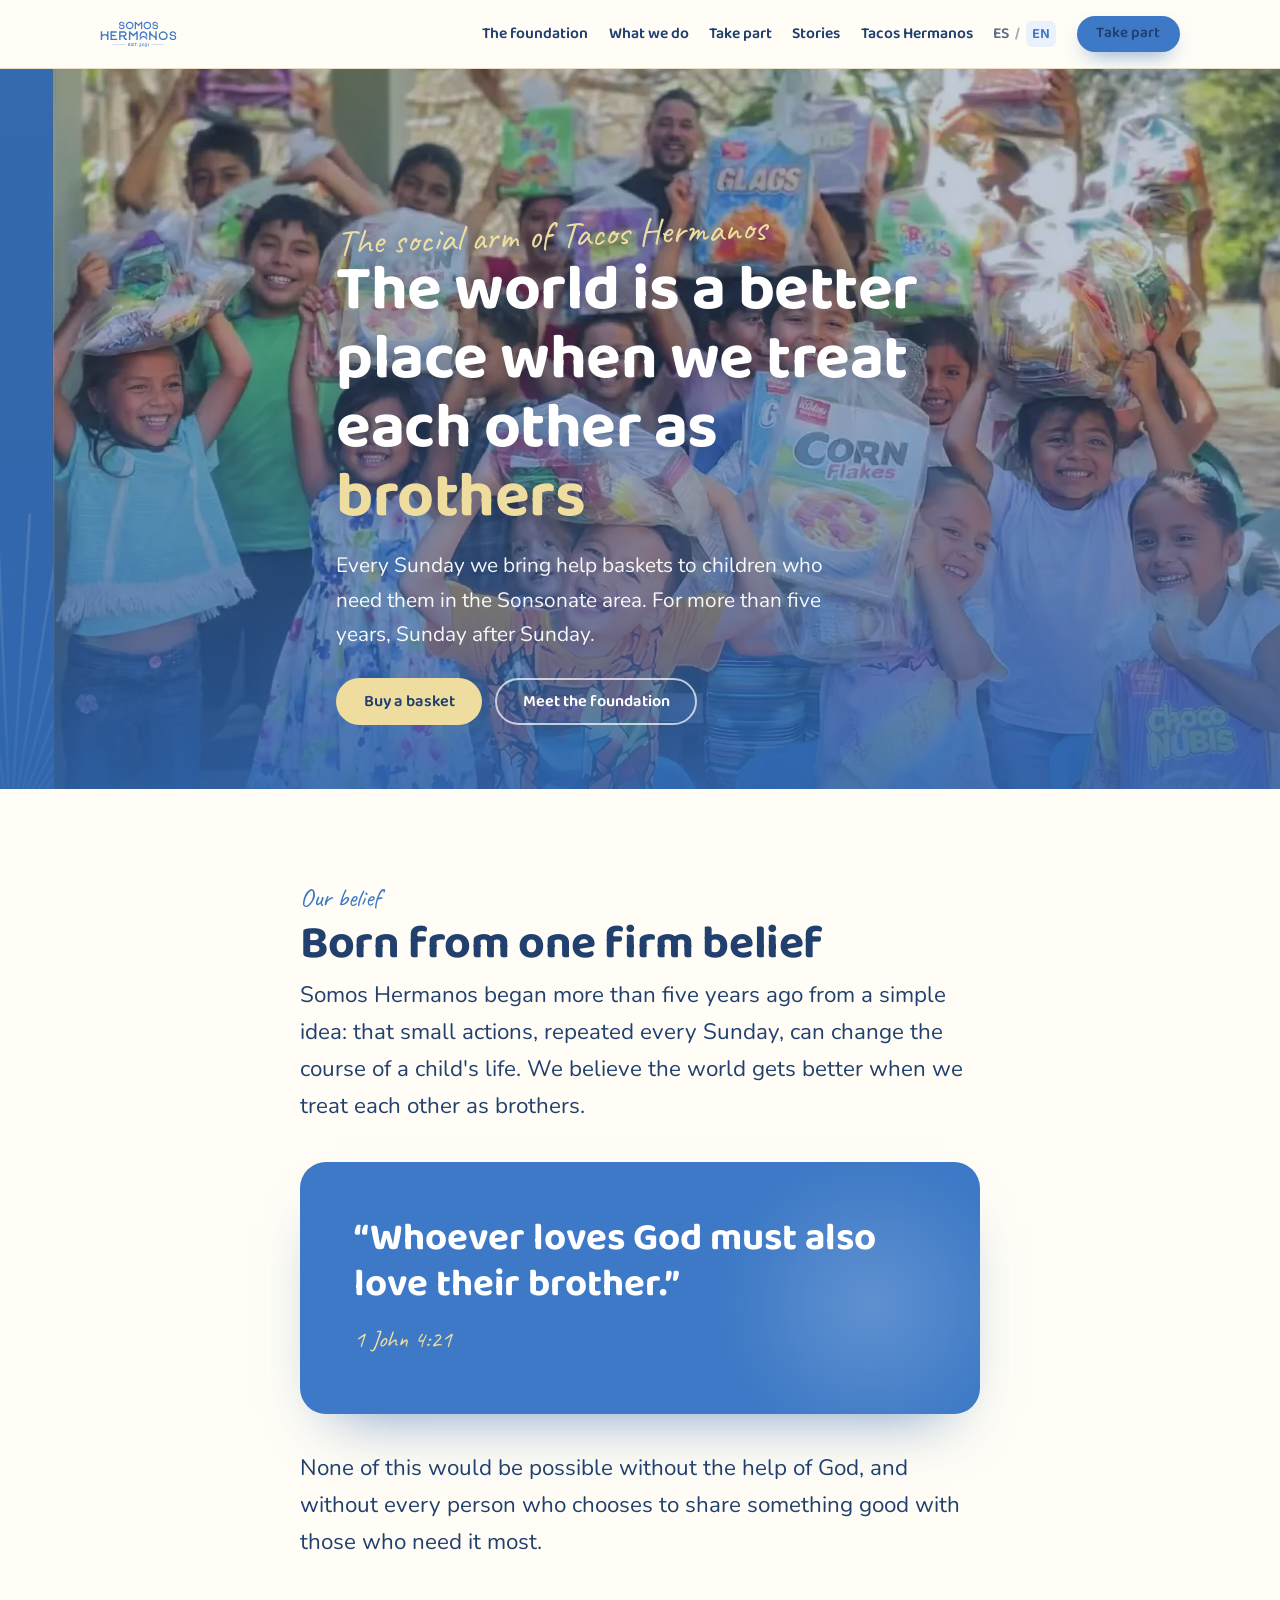
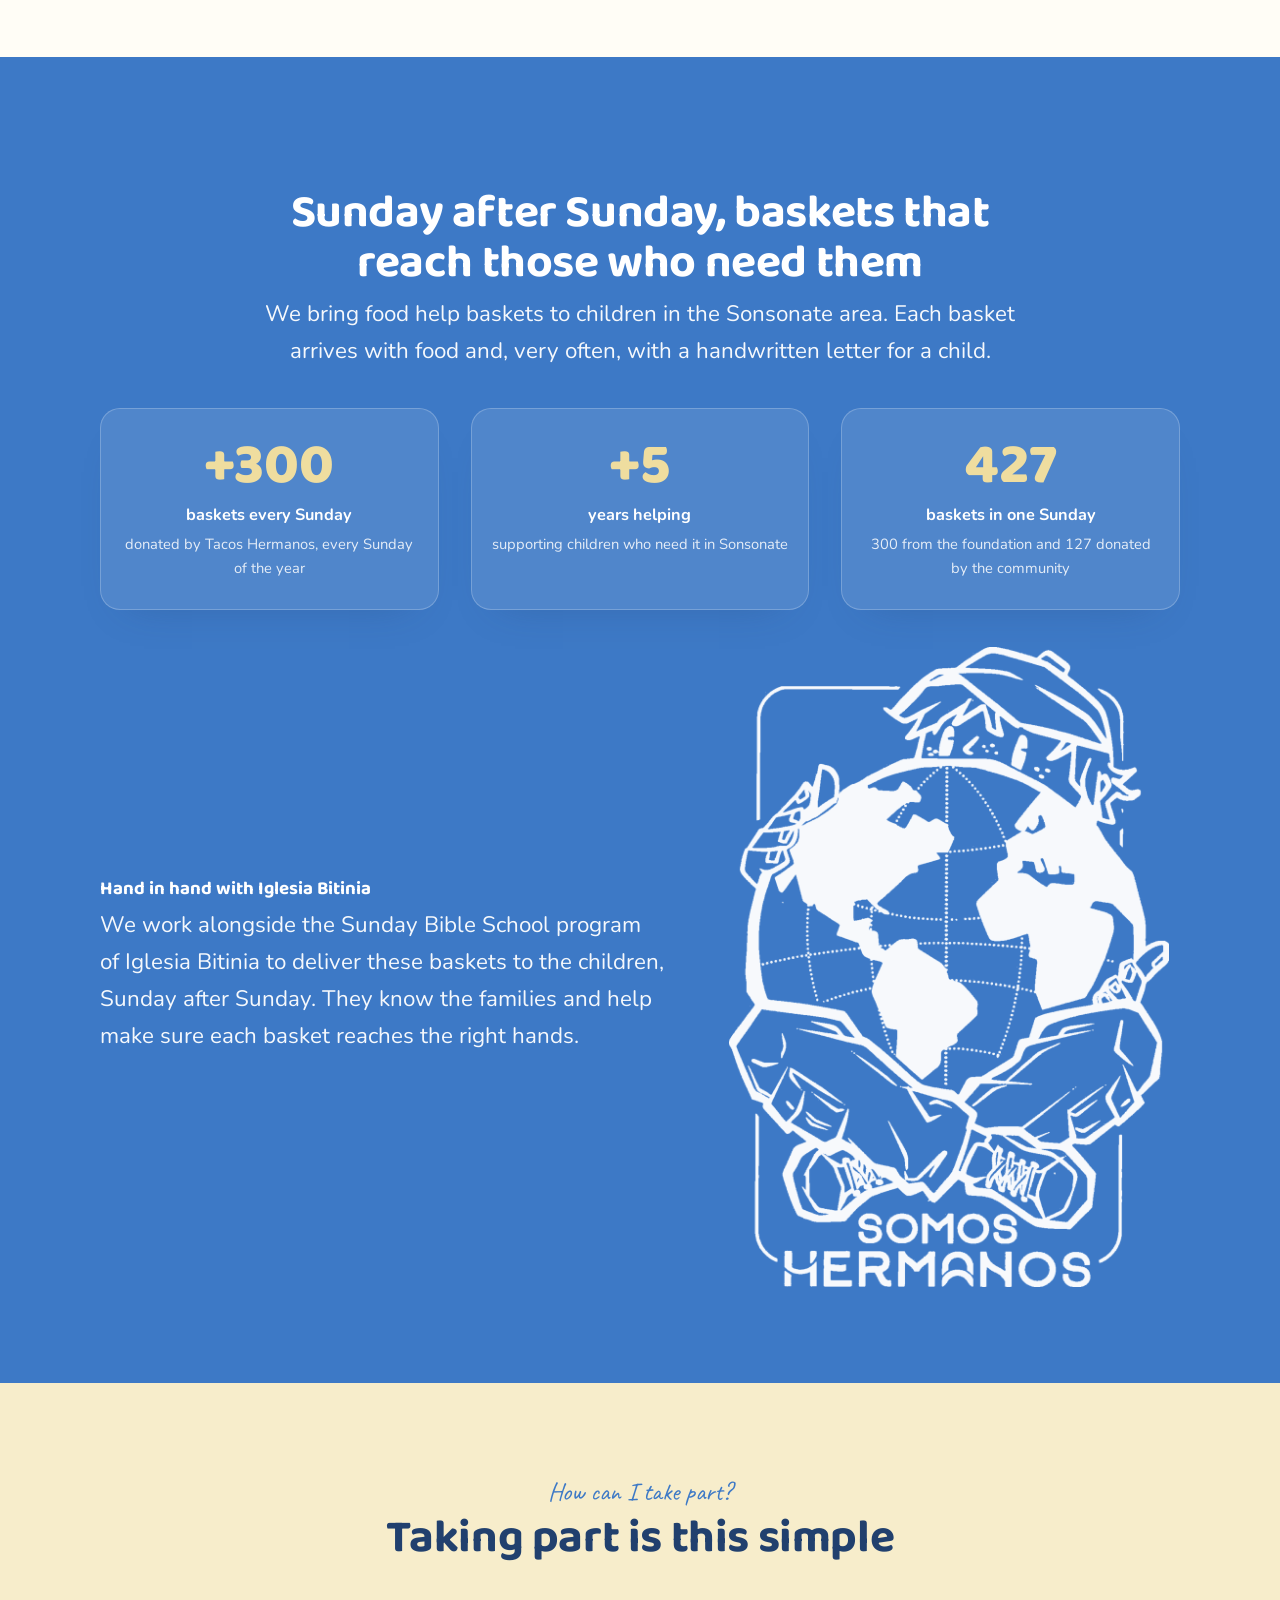
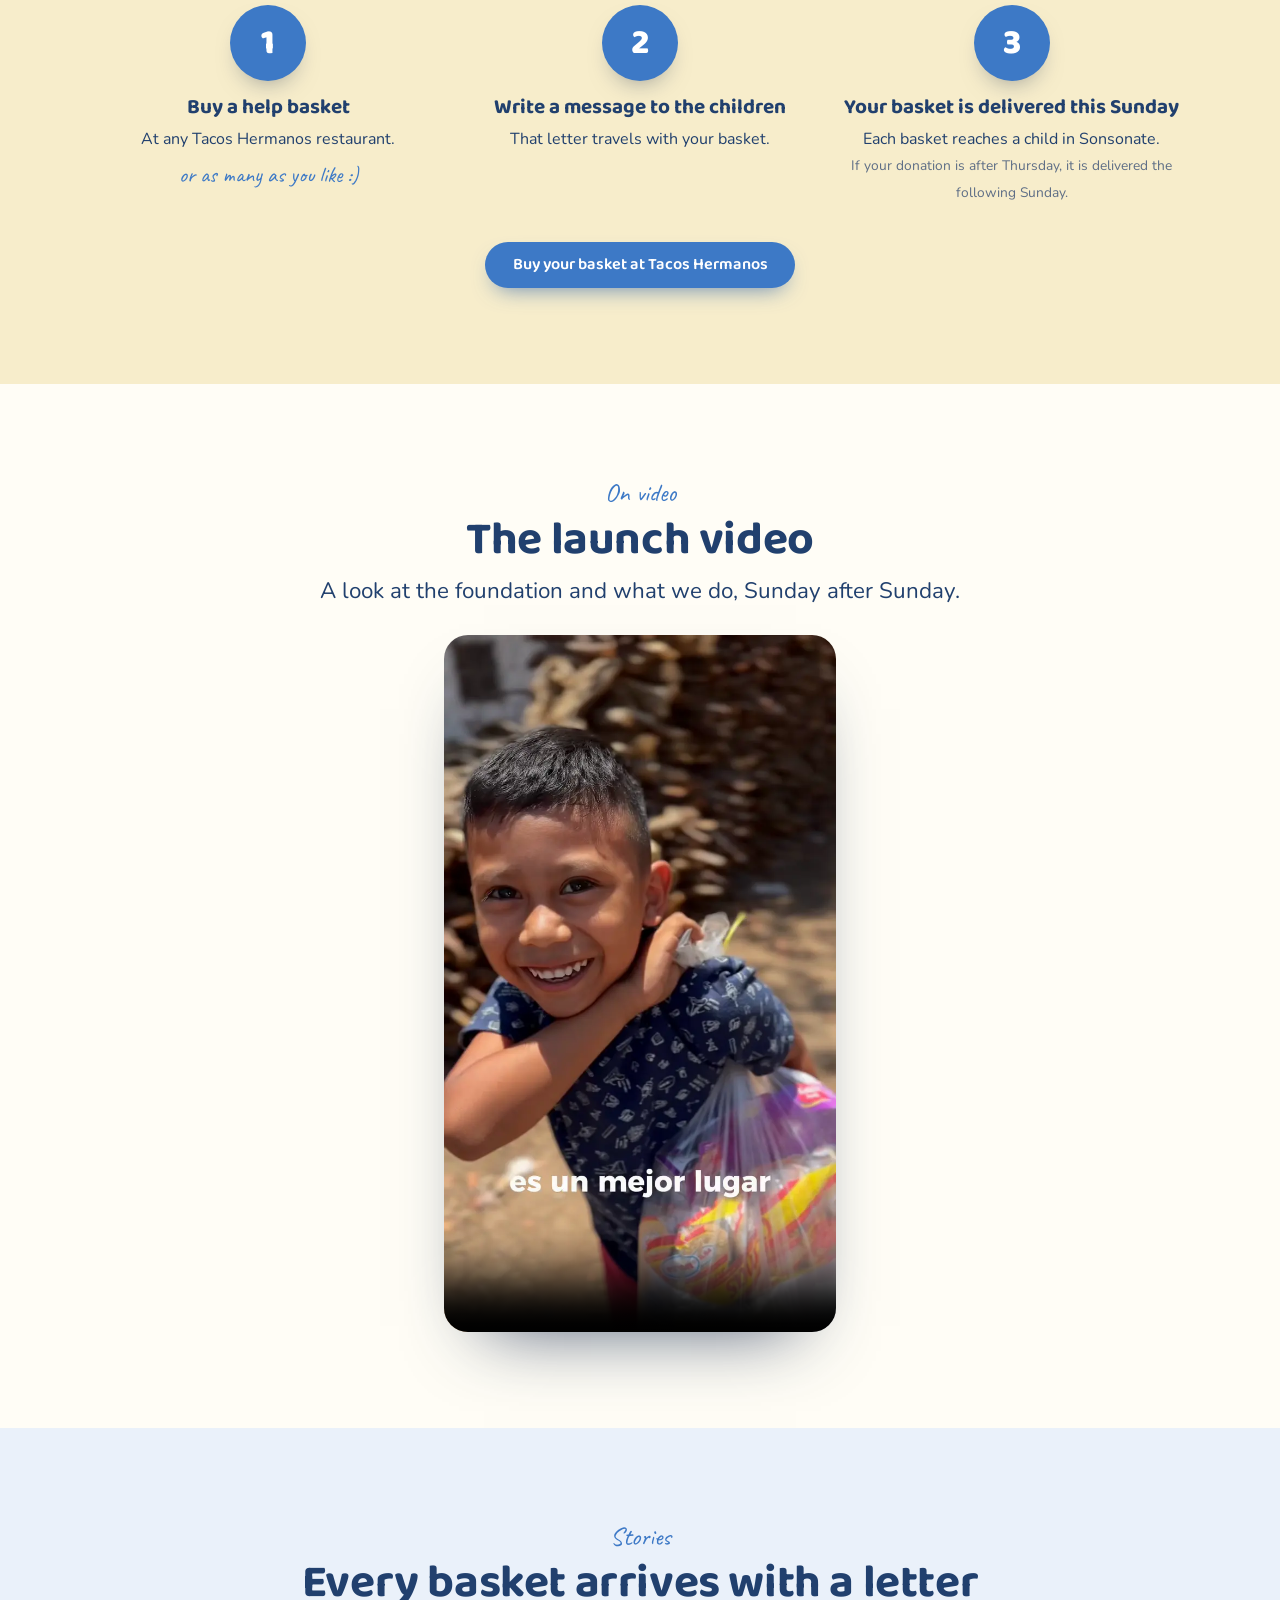
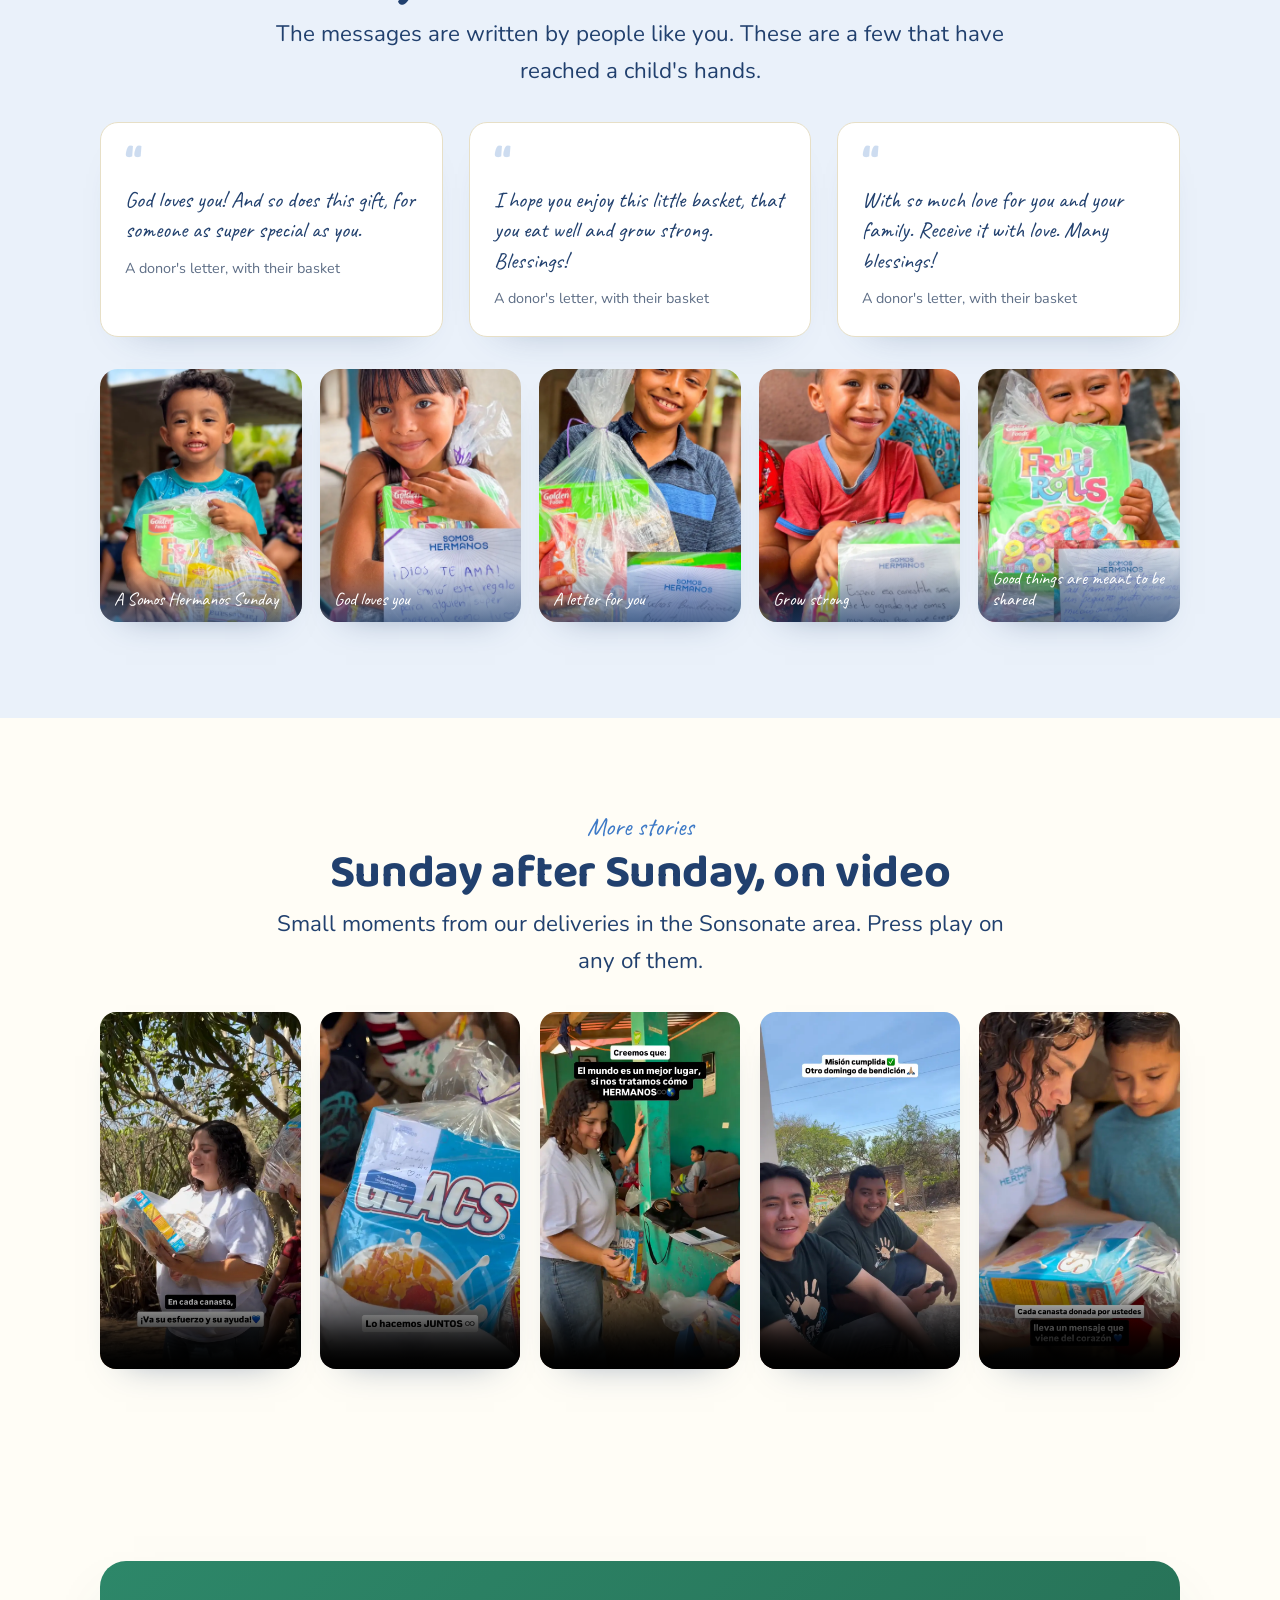
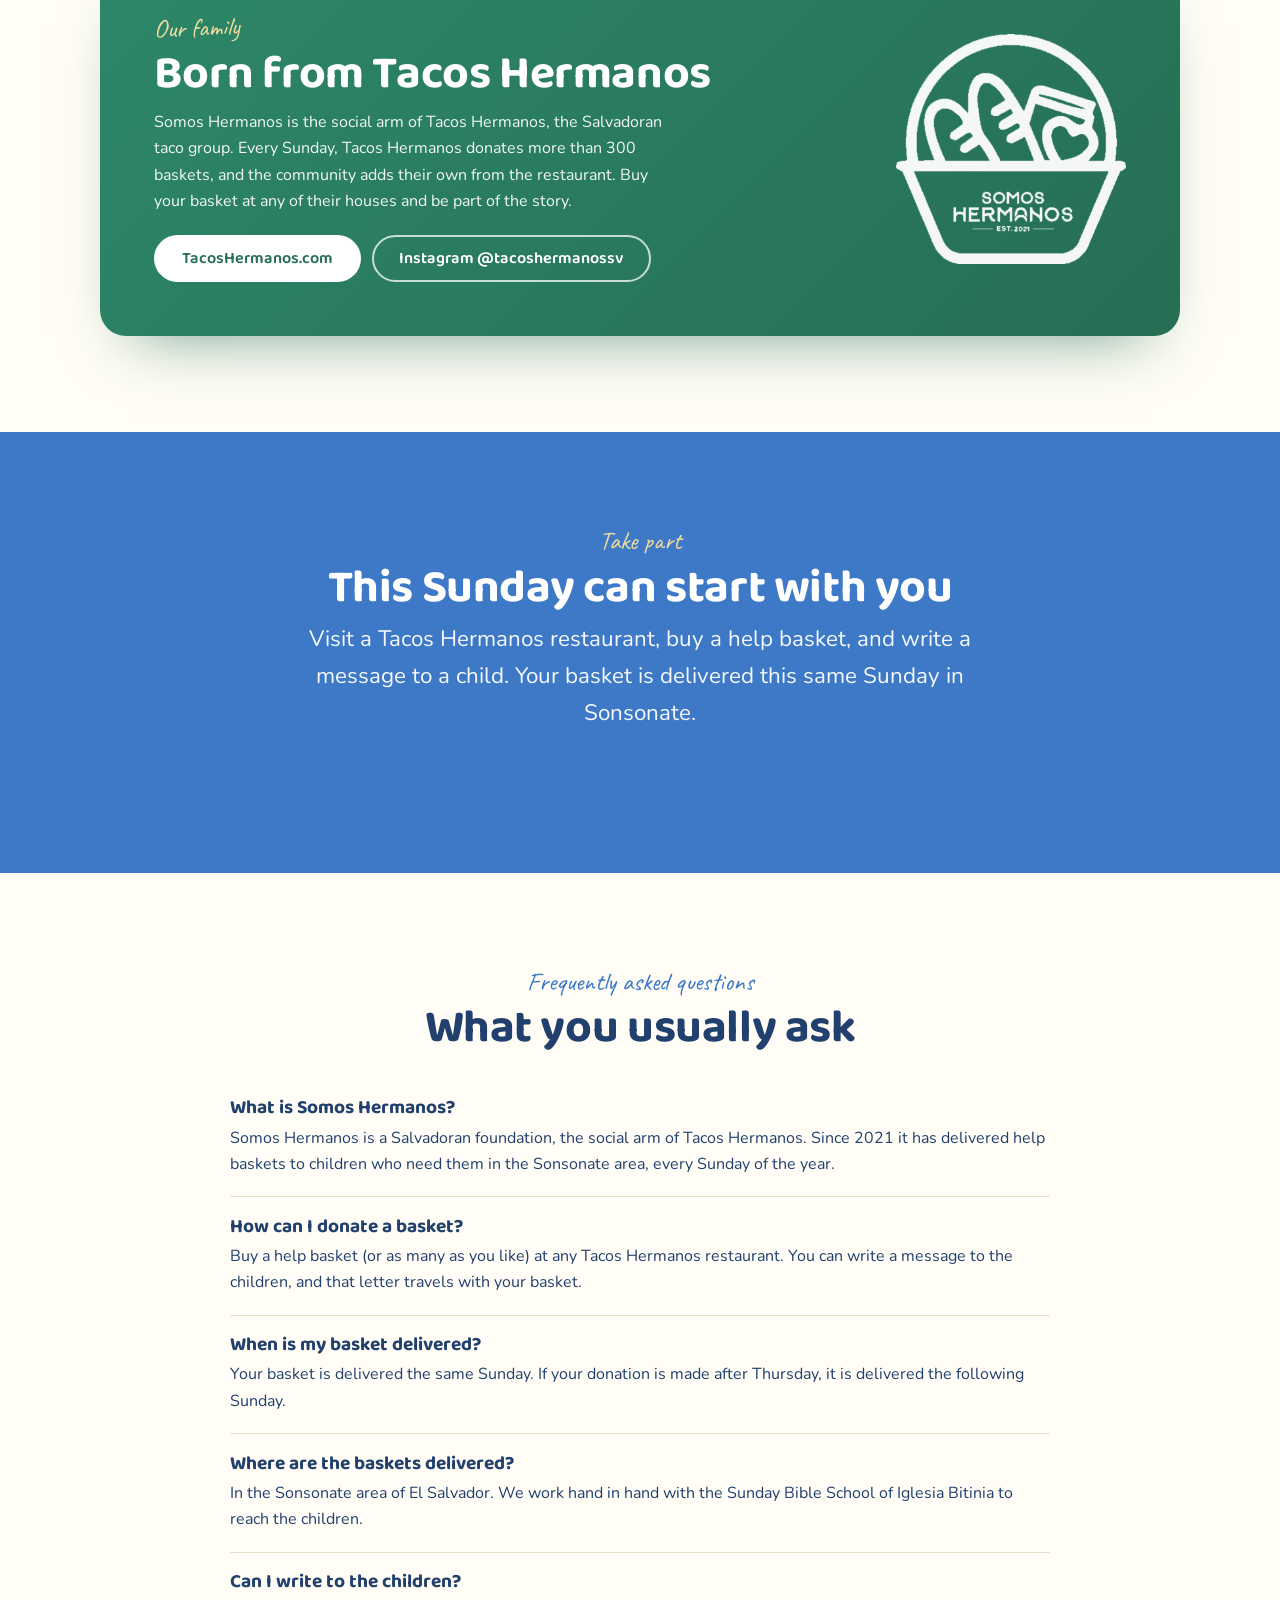
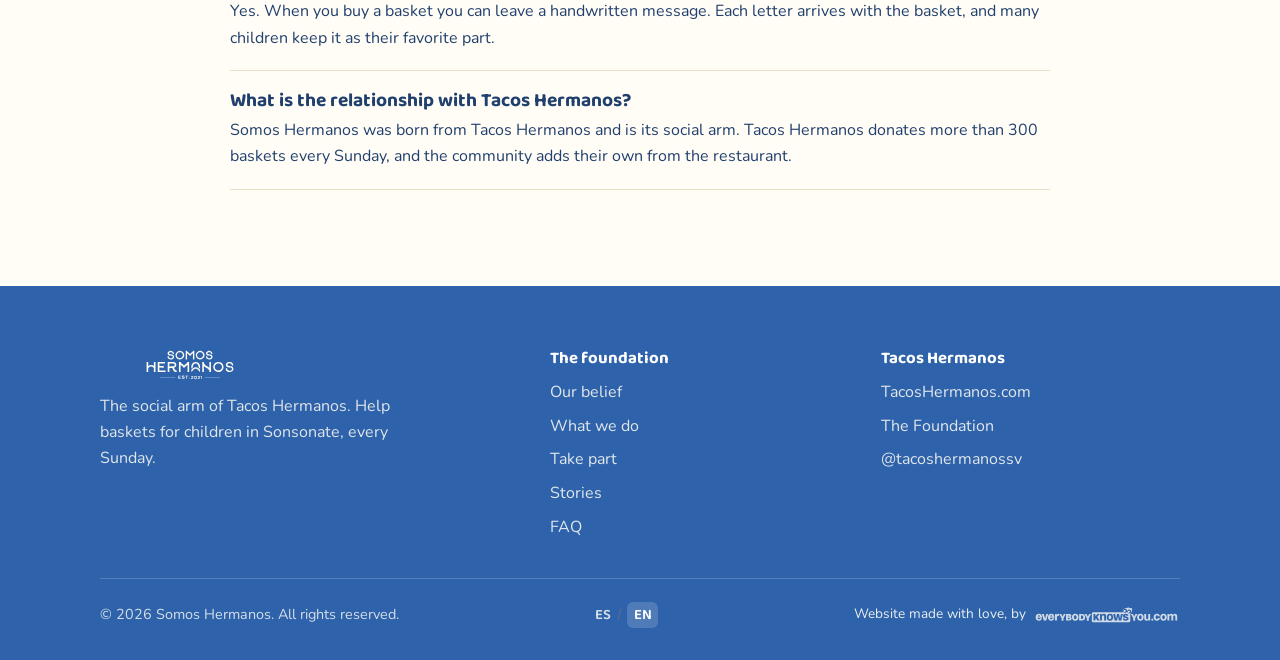
==== en/index.html @ a60c93dc "Add Somos Hermanos bilingual site with self-hosted videos - ES at /, EN at /en/ ; brand from the Som" ====
<!DOCTYPE html>
<html lang="en">
<head>
  <meta charset="UTF-8">
  <meta name="viewport" content="width=device-width, initial-scale=1.0">
  <title>Somos Hermanos, help baskets for children in Sonsonate</title>
  <meta name="description" content="Somos Hermanos delivers help baskets to children in Sonsonate every Sunday. Buy a basket at Tacos Hermanos and add your letter. Be part of it today.">
  <meta name="keywords" content="Somos Hermanos, nonprofit El Salvador, help baskets, children Sonsonate, donate a basket, help children El Salvador, Tacos Hermanos social arm, charity, Sunday donation">

  <link rel="canonical" href="https://somoshermanos.ong/en/">
  <link rel="alternate" hreflang="es" href="https://somoshermanos.ong/">
  <link rel="alternate" hreflang="es-SV" href="https://somoshermanos.ong/">
  <link rel="alternate" hreflang="en" href="https://somoshermanos.ong/en/">
  <link rel="alternate" hreflang="x-default" href="https://somoshermanos.ong/">

  <meta property="og:title" content="Somos Hermanos, help baskets for children in Sonsonate">
  <meta property="og:description" content="Every Sunday we bring help baskets to children who need them. Buy a basket at Tacos Hermanos and add your letter. Be part of it.">
  <meta property="og:type" content="website">
  <meta property="og:url" content="https://somoshermanos.ong/en/">
  <meta property="og:image" content="https://somoshermanos.ong/assets/images/social-share/social-share-somos-hermanos-somoshermanos.ong.jpg">
  <meta property="og:image:width" content="1200">
  <meta property="og:image:height" content="630">
  <meta property="og:image:alt" content="Children in Sonsonate celebrating with their Somos Hermanos help baskets">
  <meta property="og:site_name" content="Somos Hermanos">
  <meta property="og:locale" content="en_US">
  <meta property="og:locale:alternate" content="es_SV">

  <meta name="twitter:card" content="summary_large_image">
  <meta name="twitter:title" content="Somos Hermanos, help baskets for children in Sonsonate">
  <meta name="twitter:description" content="Every Sunday we bring help baskets to children who need them. Buy a basket at Tacos Hermanos and add your letter.">
  <meta name="twitter:image" content="https://somoshermanos.ong/assets/images/social-share/social-share-somos-hermanos-somoshermanos.ong.jpg">

  <meta name="robots" content="index, follow, max-image-preview:large, max-snippet:-1, max-video-preview:-1">
  <meta name="author" content="Somos Hermanos">
  <meta name="theme-color" content="#3D79C6">
  <meta name="geo.region" content="SV">
  <meta name="geo.placename" content="Sonsonate, El Salvador">
  <meta http-equiv="content-language" content="en">

  <link rel="icon" href="../favicon.ico" sizes="any">
  <link rel="icon" type="image/png" sizes="32x32" href="../favicon-32x32.png">
  <link rel="icon" type="image/png" sizes="16x16" href="../favicon-16x16.png">
  <link rel="apple-touch-icon" sizes="180x180" href="../apple-touch-icon.png">
  <link rel="manifest" href="../site.webmanifest">
  <link rel="alternate" type="text/plain" title="llms.txt" href="https://somoshermanos.ong/llms.txt">

  <link rel="preload" as="image" href="../assets/images/hero/hero-somos-hermanos-somoshermanos.ong.webp" type="image/webp">
  <link rel="preconnect" href="https://fonts.googleapis.com">
  <link rel="preconnect" href="https://fonts.gstatic.com" crossorigin>
  <link rel="preload" as="style" href="https://fonts.googleapis.com/css2?family=Baloo+2:wght@500;600;700;800&family=Caveat:wght@600;700&family=Nunito:wght@400;600;700;800&display=swap">
  <link rel="stylesheet" href="https://fonts.googleapis.com/css2?family=Baloo+2:wght@500;600;700;800&family=Caveat:wght@600;700&family=Nunito:wght@400;600;700;800&display=swap" media="print" onload="this.media='all'">
  <noscript><link rel="stylesheet" href="https://fonts.googleapis.com/css2?family=Baloo+2:wght@500;600;700;800&family=Caveat:wght@600;700&family=Nunito:wght@400;600;700;800&display=swap"></noscript>

  <link rel="stylesheet" href="../assets/css/tokens.css">
  <link rel="stylesheet" href="../assets/css/styles.css">

  <script type="application/ld+json">
  {
    "@context": "https://schema.org",
    "@graph": [
      {
        "@type": ["NGO", "Organization"],
        "@id": "https://somoshermanos.ong/#org",
        "name": "Somos Hermanos",
        "alternateName": ["Somos Hermanos Foundation", "Somos Hermanos El Salvador"],
        "url": "https://somoshermanos.ong/",
        "logo": "https://somoshermanos.ong/assets/images/logos/wordmark-blue-somos-hermanos-somoshermanos.ong.svg",
        "image": "https://somoshermanos.ong/assets/images/social-share/social-share-somos-hermanos-somoshermanos.ong.jpg",
        "slogan": "The world is a better place when we treat each other as brothers",
        "description": "Somos Hermanos is the social arm of Tacos Hermanos. Every Sunday it delivers help baskets to children who need them in the Sonsonate area of El Salvador. Founded in 2021.",
        "foundingDate": "2021",
        "areaServed": [{"@type": "Place", "name": "Sonsonate, El Salvador"}, {"@type": "Country", "name": "El Salvador"}],
        "knowsLanguage": ["es", "en"],
        "knowsAbout": ["help baskets", "child welfare", "charity", "donations", "Sonsonate", "Sunday Bible School"],
        "parentOrganization": {"@type": "Organization", "name": "Tacos Hermanos", "url": "https://tacoshermanos.com/"},
        "sameAs": ["https://tacoshermanos.com/en/foundation.html"]
      },
      {
        "@type": "WebSite",
        "@id": "https://somoshermanos.ong/#website",
        "url": "https://somoshermanos.ong/",
        "name": "Somos Hermanos",
        "inLanguage": ["es", "en"],
        "publisher": {"@id": "https://somoshermanos.ong/#org"}
      },
      {
        "@type": "FAQPage",
        "@id": "https://somoshermanos.ong/en/#faq",
        "mainEntity": [
          {"@type": "Question", "name": "What is Somos Hermanos?", "acceptedAnswer": {"@type": "Answer", "text": "Somos Hermanos is a Salvadoran foundation, the social arm of Tacos Hermanos. Since 2021 it has delivered help baskets to children who need them in the Sonsonate area, every Sunday of the year."}},
          {"@type": "Question", "name": "How can I donate a basket?", "acceptedAnswer": {"@type": "Answer", "text": "Buy a help basket (or as many as you like) at any Tacos Hermanos restaurant. You can write a message to the children, and that letter travels with your basket."}},
          {"@type": "Question", "name": "When is my basket delivered?", "acceptedAnswer": {"@type": "Answer", "text": "Your basket is delivered the same Sunday. If your donation is made after Thursday, it is delivered the following Sunday."}},
          {"@type": "Question", "name": "Where are the baskets delivered?", "acceptedAnswer": {"@type": "Answer", "text": "In the Sonsonate area of El Salvador. We work hand in hand with the Sunday Bible School of Iglesia Bitinia to reach the children."}},
          {"@type": "Question", "name": "Can I write to the children?", "acceptedAnswer": {"@type": "Answer", "text": "Yes. When you buy a basket you can leave a handwritten message. Each letter arrives with the basket, and many children keep it as their favorite part."}},
          {"@type": "Question", "name": "What is the relationship with Tacos Hermanos?", "acceptedAnswer": {"@type": "Answer", "text": "Somos Hermanos was born from Tacos Hermanos and is its social arm. Tacos Hermanos donates more than 300 baskets every Sunday, and the community adds their own from the restaurant."}}
        ]
      }
    ]
  }
  </script>
</head>
<body>
<a class="sr-only" href="#main">Skip to content</a>
<header class="site-header">
  <div class="wrap site-header__inner">
    <a class="brand" href="index.html" aria-label="Somos Hermanos, home">
      <img class="brand__word" src="../assets/images/logos/wordmark-blue-somos-hermanos-somoshermanos.ong.svg" alt="Somos Hermanos" width="150" height="26">
    </a>
    <button class="nav-toggle" aria-label="Open menu" aria-expanded="false"><span></span></button>
    <nav class="nav" aria-label="Main">
      <a href="#creencia">The foundation</a>
      <a href="#que-hacemos">What we do</a>
      <a href="#ser-parte">Take part</a>
      <a href="#historias">Stories</a>
      <a href="#tacos-hermanos">Tacos Hermanos</a>
      <span class="lang"><a href="../index.html" hreflang="es">ES</a><span class="sep">/</span><span class="active">EN</span></span>
      <a class="btn btn--blue" href="#ser-parte">Take part</a>
    </nav>
  </div>
</header>

<main id="main">

  <!-- HERO -->
  <section class="hero">
    <div class="hero__media">
      <img src="../assets/images/hero/hero-somos-hermanos-somoshermanos.ong.webp" alt="Children in Sonsonate celebrating with their Somos Hermanos help baskets" fetchpriority="high" width="1600" height="1082">
    </div>
    <div class="wrap hero__inner">
      <span class="eyebrow">The social arm of Tacos Hermanos</span>
      <h1>The world is a better place when we treat each other as <span class="hl">brothers</span></h1>
      <p class="hero__sub">Every Sunday we bring help baskets to children who need them in the Sonsonate area. For more than five years, Sunday after Sunday.</p>
      <div class="hero__cta">
        <a class="btn btn--cream" href="#ser-parte">Buy a basket</a>
        <a class="btn btn--ghost" href="#que-hacemos">Meet the foundation</a>
      </div>
    </div>
  </section>

  <!-- BELIEF / VERSE -->
  <section class="section" id="creencia">
    <div class="wrap narrow">
      <span class="eyebrow reveal">Our belief</span>
      <h2 class="h-lead reveal">Born from one firm belief</h2>
      <p class="lead reveal mt-1">Somos Hermanos began more than five years ago from a simple idea: that small actions, repeated every Sunday, can change the course of a child's life. We believe the world gets better when we treat each other as brothers.</p>
      <div class="verse reveal mt-4">
        <p class="verse__q">&ldquo;Whoever loves God must also love their brother.&rdquo;</p>
        <p class="verse__cite">1 John 4:21</p>
      </div>
      <p class="lead reveal mt-4">None of this would be possible without the help of God, and without every person who chooses to share something good with those who need it most.</p>
    </div>
  </section>

  <!-- WHAT WE DO + IMPACT -->
  <section class="section section--blue" id="que-hacemos">
    <div class="wrap">
      <div class="narrow center">
        <span class="eyebrow reveal">What we do</span>
        <h2 class="h-lead reveal">Sunday after Sunday, baskets that reach those who need them</h2>
        <p class="lead reveal mt-1">We bring food help baskets to children in the Sonsonate area. Each basket arrives with food and, very often, with a handwritten letter for a child.</p>
      </div>
      <div class="stats">
        <div class="stat reveal">
          <div class="stat__num">+300</div>
          <div class="stat__label">baskets every Sunday</div>
          <div class="stat__sub">donated by Tacos Hermanos, every Sunday of the year</div>
        </div>
        <div class="stat reveal">
          <div class="stat__num">+5</div>
          <div class="stat__label">years helping</div>
          <div class="stat__sub">supporting children who need it in Sonsonate</div>
        </div>
        <div class="stat reveal">
          <div class="stat__num">427</div>
          <div class="stat__label">baskets in one Sunday</div>
          <div class="stat__sub">300 from the foundation and 127 donated by the community</div>
        </div>
      </div>
      <div class="split mt-4">
        <div class="reveal">
          <h3>Hand in hand with Iglesia Bitinia</h3>
          <p class="lead mt-1">We work alongside the Sunday Bible School program of Iglesia Bitinia to deliver these baskets to the children, Sunday after Sunday. They know the families and help make sure each basket reaches the right hands.</p>
        </div>
        <div class="split__art reveal">
          <img src="../assets/images/logos/emblem-globo-somos-hermanos-somoshermanos.ong.webp" alt="Illustration of two hands holding the world, the Somos Hermanos emblem" loading="lazy" width="440" height="640" style="filter:brightness(0) invert(1);opacity:.96">
        </div>
      </div>
    </div>
  </section>

  <!-- HOW TO TAKE PART -->
  <section class="section section--cream" id="ser-parte">
    <div class="wrap center">
      <span class="eyebrow reveal">How can I take part?</span>
      <h2 class="h-lead reveal">Taking part is this simple</h2>
    </div>
    <div class="wrap">
      <div class="steps">
        <div class="step reveal">
          <div class="step__n" style="background:var(--blue);color:#fff">1</div>
          <h3>Buy a help basket</h3>
          <p style="color:var(--ink)">At any Tacos Hermanos restaurant.</p>
          <span class="hand" style="color:var(--blue)">or as many as you like :)</span>
        </div>
        <div class="step reveal">
          <div class="step__n" style="background:var(--blue);color:#fff">2</div>
          <h3>Write a message to the children</h3>
          <p style="color:var(--ink)">That letter travels with your basket.</p>
        </div>
        <div class="step reveal">
          <div class="step__n" style="background:var(--blue);color:#fff">3</div>
          <h3>Your basket is delivered this Sunday</h3>
          <p style="color:var(--ink)">Each basket reaches a child in Sonsonate.</p>
          <span class="step__note" style="color:var(--muted)">If your donation is after Thursday, it is delivered the following Sunday.</span>
        </div>
      </div>
      <div class="center mt-4 reveal">
        <a class="btn btn--blue" href="#tacos-hermanos">Buy your basket at Tacos Hermanos</a>
      </div>
    </div>
  </section>

  <!-- LAUNCH VIDEO -->
  <section class="section" id="video">
    <div class="wrap narrow center">
      <span class="eyebrow reveal">On video</span>
      <h2 class="h-lead reveal">The launch video</h2>
      <p class="lead reveal mt-1">A look at the foundation and what we do, Sunday after Sunday.</p>
    </div>
    <div class="wrap reveal mt-3">
      <div class="vplayer">
        <video class="vplayer__el" controls preload="none" playsinline
          poster="../assets/images/video/poster-lanzamiento-somos-hermanos-somoshermanos.ong.webp"
          aria-label="Somos Hermanos foundation launch video">
          <source src="../assets/video/video-lanzamiento-somos-hermanos-somoshermanos.ong.mp4" type="video/mp4">
          Your browser cannot play this video.
        </video>
      </div>
    </div>
  </section>

  <!-- STORIES / GALLERY -->
  <section class="section section--bluesoft" id="historias">
    <div class="wrap">
      <div class="narrow center">
        <span class="eyebrow reveal">Stories</span>
        <h2 class="h-lead reveal">Every basket arrives with a letter</h2>
        <p class="lead reveal mt-1">The messages are written by people like you. These are a few that have reached a child's hands.</p>
      </div>

      <div class="letters">
        <blockquote class="letter reveal">
          <span class="letter__mark">&ldquo;</span>
          <p>God loves you! And so does this gift, for someone as super special as you.</p>
          <cite>A donor's letter, with their basket</cite>
        </blockquote>
        <blockquote class="letter reveal">
          <span class="letter__mark">&ldquo;</span>
          <p>I hope you enjoy this little basket, that you eat well and grow strong. Blessings!</p>
          <cite>A donor's letter, with their basket</cite>
        </blockquote>
        <blockquote class="letter reveal">
          <span class="letter__mark">&ldquo;</span>
          <p>With so much love for you and your family. Receive it with love. Many blessings!</p>
          <cite>A donor's letter, with their basket</cite>
        </blockquote>
      </div>

      <div class="gallery mt-4">
        <figure class="reveal"><img src="../assets/images/gallery/nino-azul-canasta-somos-hermanos-somoshermanos.ong.webp" alt="Boy in a turquoise shirt smiling with his Somos Hermanos help basket" loading="lazy"><figcaption>A Somos Hermanos Sunday</figcaption></figure>
        <figure class="reveal"><img src="../assets/images/gallery/nina-carta-dios-te-ama-somos-hermanos-somoshermanos.ong.webp" alt="Girl holding a basket with a letter that reads God loves you" loading="lazy"><figcaption>God loves you</figcaption></figure>
        <figure class="reveal"><img src="../assets/images/gallery/nino-carta-canasta-somos-hermanos-somoshermanos.ong.webp" alt="Boy with his help basket and a letter stamped with the Somos Hermanos mark" loading="lazy"><figcaption>A letter for you</figcaption></figure>
        <figure class="reveal"><img src="../assets/images/gallery/nino-rojo-canasta-somos-hermanos-somoshermanos.ong.webp" alt="Boy in a red shirt holding his basket and his letter" loading="lazy"><figcaption>Grow strong</figcaption></figure>
        <figure class="reveal"><img src="../assets/images/gallery/nino-canasta-frutas-somos-hermanos-somoshermanos.ong.webp" alt="Boy smiling with a basket full of fruit and treats" loading="lazy"><figcaption>Good things are meant to be shared</figcaption></figure>
      </div>
    </div>
  </section>

  <!-- MORE STORIES ON VIDEO -->
  <section class="section" id="mas-historias">
    <div class="wrap">
      <div class="narrow center">
        <span class="eyebrow reveal">More stories</span>
        <h2 class="h-lead reveal">Sunday after Sunday, on video</h2>
        <p class="lead reveal mt-1">Small moments from our deliveries in the Sonsonate area. Press play on any of them.</p>
      </div>
      <div class="vwall">
        <video class="vcard reveal" controls preload="none" playsinline poster="../assets/images/video/poster-historia-domingo-1-somos-hermanos-somoshermanos.ong.webp" aria-label="A story from a Somos Hermanos delivery"><source src="../assets/video/historia-domingo-1-somos-hermanos-somoshermanos.ong.mp4" type="video/mp4">Your browser cannot play this video.</video>
        <video class="vcard reveal" controls preload="none" playsinline poster="../assets/images/video/poster-historia-domingo-2-somos-hermanos-somoshermanos.ong.webp" aria-label="A story from a Somos Hermanos delivery"><source src="../assets/video/historia-domingo-2-somos-hermanos-somoshermanos.ong.mp4" type="video/mp4">Your browser cannot play this video.</video>
        <video class="vcard reveal" controls preload="none" playsinline poster="../assets/images/video/poster-historia-domingo-3-somos-hermanos-somoshermanos.ong.webp" aria-label="A story from a Somos Hermanos delivery"><source src="../assets/video/historia-domingo-3-somos-hermanos-somoshermanos.ong.mp4" type="video/mp4">Your browser cannot play this video.</video>
        <video class="vcard reveal" controls preload="none" playsinline poster="../assets/images/video/poster-historia-domingo-4-somos-hermanos-somoshermanos.ong.webp" aria-label="A story from a Somos Hermanos delivery"><source src="../assets/video/historia-domingo-4-somos-hermanos-somoshermanos.ong.mp4" type="video/mp4">Your browser cannot play this video.</video>
        <video class="vcard reveal" controls preload="none" playsinline poster="../assets/images/video/poster-historia-domingo-5-somos-hermanos-somoshermanos.ong.webp" aria-label="A story from a Somos Hermanos delivery"><source src="../assets/video/historia-domingo-5-somos-hermanos-somoshermanos.ong.mp4" type="video/mp4">Your browser cannot play this video.</video>
      </div>
    </div>
  </section>

  <!-- TACOS HERMANOS -->
  <section class="section" id="tacos-hermanos">
    <div class="wrap">
      <div class="th-band reveal">
        <div>
          <span class="eyebrow" style="color:var(--cream)">Our family</span>
          <h2 class="h-lead" style="color:#fff">Born from Tacos Hermanos</h2>
          <p>Somos Hermanos is the social arm of Tacos Hermanos, the Salvadoran taco group. Every Sunday, Tacos Hermanos donates more than 300 baskets, and the community adds their own from the restaurant. Buy your basket at any of their houses and be part of the story.</p>
          <div class="th-band__cta">
            <a class="btn btn--cream" href="https://tacoshermanos.com" target="_blank" rel="noopener">TacosHermanos.com</a>
            <a class="btn btn--ghost" href="https://www.instagram.com/tacoshermanossv" target="_blank" rel="noopener">Instagram @tacoshermanossv</a>
          </div>
        </div>
        <div class="split__art">
          <img src="../assets/images/logos/isotipo-canasta-somos-hermanos-somoshermanos.ong.webp" alt="The Somos Hermanos basket emblem" width="230" height="230" loading="lazy" style="filter:brightness(0) invert(1);opacity:.95">
        </div>
      </div>
    </div>
  </section>

  <!-- FINAL CTA -->
  <section class="section section--blue">
    <div class="wrap narrow cta-final">
      <span class="eyebrow reveal">Take part</span>
      <h2 class="h-lead reveal">This Sunday can start with you</h2>
      <p class="lead reveal mt-1">Visit a Tacos Hermanos restaurant, buy a help basket, and write a message to a child. Your basket is delivered this same Sunday in Sonsonate.</p>
      <div class="contact-lines reveal">
        <a href="https://tacoshermanos.com" target="_blank" rel="noopener">TacosHermanos.com</a>
        <a href="https://www.instagram.com/tacoshermanossv" target="_blank" rel="noopener">@tacoshermanossv</a>
      </div>
    </div>
  </section>

  <!-- FAQ -->
  <section class="section" id="faq">
    <div class="wrap">
      <div class="narrow center">
        <span class="eyebrow reveal">Frequently asked questions</span>
        <h2 class="h-lead reveal">What you usually ask</h2>
      </div>
      <div class="faq mt-3">
        <div class="faq-item reveal"><h3>What is Somos Hermanos?</h3><p>Somos Hermanos is a Salvadoran foundation, the social arm of Tacos Hermanos. Since 2021 it has delivered help baskets to children who need them in the Sonsonate area, every Sunday of the year.</p></div>
        <div class="faq-item reveal"><h3>How can I donate a basket?</h3><p>Buy a help basket (or as many as you like) at any Tacos Hermanos restaurant. You can write a message to the children, and that letter travels with your basket.</p></div>
        <div class="faq-item reveal"><h3>When is my basket delivered?</h3><p>Your basket is delivered the same Sunday. If your donation is made after Thursday, it is delivered the following Sunday.</p></div>
        <div class="faq-item reveal"><h3>Where are the baskets delivered?</h3><p>In the Sonsonate area of El Salvador. We work hand in hand with the Sunday Bible School of Iglesia Bitinia to reach the children.</p></div>
        <div class="faq-item reveal"><h3>Can I write to the children?</h3><p>Yes. When you buy a basket you can leave a handwritten message. Each letter arrives with the basket, and many children keep it as their favorite part.</p></div>
        <div class="faq-item reveal"><h3>What is the relationship with Tacos Hermanos?</h3><p>Somos Hermanos was born from Tacos Hermanos and is its social arm. Tacos Hermanos donates more than 300 baskets every Sunday, and the community adds their own from the restaurant.</p></div>
      </div>
    </div>
  </section>

</main>

<footer class="site-footer">
  <div class="wrap">
    <div class="footer-grid">
      <div class="footer-brand footer-col">
        <img class="footer-brand__word" src="../assets/images/logos/wordmark-white-somos-hermanos-somoshermanos.ong.svg" alt="Somos Hermanos" width="180" height="30">
        <p style="color:rgba(255,253,246,.85);max-width:34ch">The social arm of Tacos Hermanos. Help baskets for children in Sonsonate, every Sunday.</p>
      </div>
      <div class="footer-col">
        <h4>The foundation</h4>
        <ul class="footer-list">
          <li><a href="#creencia">Our belief</a></li>
          <li><a href="#que-hacemos">What we do</a></li>
          <li><a href="#ser-parte">Take part</a></li>
          <li><a href="#historias">Stories</a></li>
          <li><a href="#faq">FAQ</a></li>
        </ul>
      </div>
      <div class="footer-col">
        <h4>Tacos Hermanos</h4>
        <ul class="footer-list">
          <li><a href="https://tacoshermanos.com" target="_blank" rel="noopener">TacosHermanos.com</a></li>
          <li><a href="https://tacoshermanos.com/en/foundation.html" target="_blank" rel="noopener">The Foundation</a></li>
          <li><a href="https://www.instagram.com/tacoshermanossv" target="_blank" rel="noopener">@tacoshermanossv</a></li>
        </ul>
      </div>
    </div>
    <div class="footer-bottom">
      <span>&copy; 2026 Somos Hermanos. All rights reserved.</span>
      <span class="lang"><a href="../index.html" hreflang="es">ES</a><span class="sep">/</span><span class="active">EN</span></span>
      <a class="eky-credit" href="https://everybodyknowsyou.com" target="_blank" rel="noopener" aria-label="Website made with love by everybodyknowsyou.com">
        <span class="eky-credit__text">Website made with love, by</span>
        <svg role="img" aria-label="everybodyknowsyou.com" id="Layer_1" data-name="Layer 1" xmlns="http://www.w3.org/2000/svg" viewBox="0 0 1296.95 160.34"><defs><style>.cls-1 { fill: var(--eky-bg, #ffffff); } .cls-2 { fill: var(--eky-fg, currentColor); }</style></defs><g><g><g><rect class="cls-2" x="515.16" y="55.21" width="342.62" height="90.52" rx="12" ry="12"/><path class="cls-1" d="M530.13,71.12h16.6v15.46l-.24,6.96h.32l3.32-4.61,15.14-17.81h19.83l-22.02,25.02,22.18,33.68h-19.92l-13.76-20.73-4.86,5.34v15.38h-16.6v-58.69Z"/><path class="cls-1" d="M604.13,71.12v8.01h.32c4.53-6.23,10.53-9.23,18.54-9.23,12.47,0,18.94,7.29,18.94,22.02v37.89h-16.6v-35.3c0-7.69-2.75-10.85-8.58-10.85-7.21,0-11.82,4.7-11.82,12.14v34h-16.6v-58.69h15.79Z"/><path class="cls-1" d="M647.37,100.43c0-17.57,11.09-30.52,29.31-30.52s29.31,12.95,29.31,30.52-11.09,30.6-29.31,30.6-29.31-13.03-29.31-30.6ZM688.66,100.43c0-9.8-3.81-17.16-11.98-17.16s-11.98,7.37-11.98,17.16,3.81,17.24,11.98,17.24,11.98-7.45,11.98-17.24Z"/><path class="cls-1" d="M705.66,71.12h17.57l6.64,35.62c.41,2.02.73,4.86,1.14,6.88h.32l1.21-6.88,6.88-35.62h18.54l7.45,35.62,1.29,6.88h.32l1.05-6.88,5.99-35.62h17.24l-13.28,58.69h-21.53l-6.64-32.38-1.29-6.88h-.32l-1.21,6.88-6.56,32.38h-21.45l-13.36-58.69Z"/><path class="cls-1" d="M791.81,110.79l17-.08c.57,4.78,3.72,7.53,9.31,7.53,4.61,0,7.85-1.7,7.85-5.26,0-2.67-1.78-4.37-5.59-5.26l-14.09-3.24c-8.98-2.02-13.84-7.77-13.84-16.27,0-11.5,8.99-18.3,24.69-18.3,14.65,0,23.56,6.96,23.8,18.05h-17c-.49-3.32-2.67-5.67-7.69-5.67-4.37,0-7.21,1.54-7.21,4.61,0,2.43,1.7,3.81,5.59,4.7l14.09,3.24c9.23,2.1,14.09,8.18,14.09,16.84,0,12.71-10.28,19.35-24.77,19.35-16.19,0-25.99-7.77-26.23-20.24Z"/></g><g><path class="cls-2" d="M918.06,100.39c0-17.57,11.09-30.52,29.31-30.52s29.31,12.95,29.31,30.52-11.09,30.6-29.31,30.6-29.31-13.03-29.31-30.6ZM959.34,100.39c0-9.8-3.81-17.16-11.98-17.16s-11.98,7.37-11.98,17.16,3.81,17.24,11.98,17.24,11.98-7.45,11.98-17.24Z"/><path class="cls-2" d="M1018.85,129.78v-7.85h-.32c-4.61,6.15-10.52,9.07-17.89,9.07-11.98,0-18.46-7.29-18.46-21.94v-37.97h16.6v35.38c0,7.69,2.83,10.77,8.18,10.77,6.56,0,11.09-4.61,11.09-12.63v-33.52h16.6v58.69h-15.79Z"/><path class="cls-2" d="M884.01,109.52l-20.4-38.4h17.84l8.26,17.75c.99,2.06,1.9,4.96,2.89,7.02h.33c.91-2.06,1.82-4.96,2.72-7.02l7.85-17.75h17.51l-20.07,38.57v21.31h-16.93v-21.47Z"/></g><g><path class="cls-2" d="M14.66,100.39c0-17.97,10.85-30.52,29.55-30.52s28.01,12.47,27.36,34.41h-39.35c.89,8.91,4.53,14.01,11.66,14.01,5.67,0,9.31-3,10.44-8.5h16.76c-2.19,13.28-12.31,21.21-26.88,21.21-18.7,0-29.55-12.63-29.55-30.6ZM54.58,92.54c-1.05-6.56-4.78-9.96-10.36-9.96s-9.8,3.64-11.42,9.96h21.78Z"/><path class="cls-2" d="M69.8,71.09h17.49l9.47,35.62c.57,2.02,1.05,4.86,1.62,6.88h.32l1.54-6.88,8.99-35.62h17.16l-17.81,58.69h-21.13l-17.65-58.69Z"/><path class="cls-2" d="M124.69,100.39c0-17.97,10.85-30.52,29.55-30.52s28.01,12.47,27.36,34.41h-39.35c.89,8.91,4.53,14.01,11.66,14.01,5.67,0,9.31-3,10.44-8.5h16.76c-2.19,13.28-12.31,21.21-26.88,21.21-18.7,0-29.55-12.63-29.55-30.6ZM164.61,92.54c-1.05-6.56-4.78-9.96-10.36-9.96s-9.8,3.64-11.42,9.96h21.78Z"/><path class="cls-2" d="M187.44,71.09h15.46v9.47h.32c3.64-7.37,8.74-10.69,15.71-10.69,1.86,0,3.56.24,5.1.81v15.79h-.32c-1.7-.49-3.24-.73-5.18-.73-9.15,0-14.49,5.42-14.49,16.11v27.93h-16.6v-58.69Z"/><path class="cls-2" d="M285.57,71.09h26.15c13.52,0,20.97,5.42,20.97,14.82,0,6.15-3.08,10.36-9.96,12.39v.32c8.02,1.46,12.23,6.23,12.23,13.84,0,10.52-8.42,17.33-21.7,17.33h-27.69v-58.69ZM316.66,88.82c0-3.64-2.02-5.18-6.56-5.18h-7.93v10.77h7.93c4.37,0,6.56-1.86,6.56-5.59ZM318.6,111.24c0-3.81-2.27-5.99-6.88-5.99h-9.55v11.98h9.63c4.45,0,6.8-2.19,6.8-5.99Z"/><path class="cls-2" d="M337.95,100.39c0-17.57,11.09-30.52,29.31-30.52s29.31,12.95,29.31,30.52-11.09,30.6-29.31,30.6-29.31-13.03-29.31-30.6ZM379.24,100.39c0-9.8-3.8-17.16-11.98-17.16s-11.98,7.37-11.98,17.16,3.8,17.24,11.98,17.24,11.98-7.45,11.98-17.24Z"/><path class="cls-2" d="M402.08,71.09h24.13c18.62,0,29.63,10.36,29.63,29.31s-11.01,29.39-29.63,29.39h-24.13v-58.69ZM438.99,100.39c0-10.77-5.83-16.19-13.36-16.19h-6.96v32.46h6.96c7.53,0,13.36-5.51,13.36-16.27Z"/><path class="cls-2" d="M471.04,109.52l-20.4-38.4h17.84l8.26,17.75c.99,2.06,1.9,4.96,2.89,7.02h.33c.91-2.06,1.82-4.96,2.72-7.02l7.85-17.75h17.51l-20.07,38.57v21.31h-16.93v-21.47Z"/><path class="cls-2" d="M245.89,109.52l-20.4-38.4h17.84l8.26,17.75c.99,2.06,1.9,4.96,2.89,7.02h.33c.91-2.06,1.82-4.96,2.72-7.02l7.85-17.75h17.51l-20.07,38.57v21.31h-16.93v-21.47Z"/></g></g><g><g><path class="cls-2" d="M837.89,14.05c5.42-1.65,11.14.47,13.85,5.48.39.72,1.1,1.2,1.88,1.34.7.12,1.52-.2,2.16-.74,4.05-3.38,9.74-3.68,14.06-.7,4.24,2.92,5.92,8.22,4.35,13.25l-6.96,22.26c-2.45,8.46-9.67,14.45-18.27,15.02-8.94.6-17.2-4.68-20.36-13.03-.17-.45-.5-.62-.88-.67s-.66.09-.98.46c-5.78,6.49-15.01,8.59-23.07,5.2-7.59-3.19-12.57-10.83-12.37-19.15.21-8.44,5.67-16.24,13.97-18.77l32.61-9.94ZM844.69,65.73c8.85,1.59,17.31-4.28,18.9-13.13,1.59-8.85-4.28-17.31-13.13-18.9-8.85-1.59-17.31,4.28-18.9,13.13-1.59,8.85,4.28,17.31,13.13,18.9ZM808.72,59.25c8.85,1.59,17.31-4.28,18.9-13.13,1.59-8.85-4.28-17.31-13.13-18.9-8.85-1.59-17.31,4.28-18.9,13.13-1.59,8.85,4.28,17.31,13.13,18.9Z"/><g><path class="cls-1" d="M850.46,33.7c8.85,1.59,14.72,10.06,13.13,18.9-1.59,8.85-10.06,14.72-18.9,13.13-8.85-1.59-14.72-10.06-13.13-18.9s10.06-14.72,18.9-13.13Z"/><path class="cls-1" d="M814.49,27.22c8.85,1.59,14.72,10.06,13.13,18.9-1.59,8.85-10.06,14.72-18.9,13.13-8.85-1.59-14.72-10.06-13.13-18.9,1.59-8.85,10.06-14.72,18.9-13.13Z"/></g></g><g><g><path class="cls-2" d="M847.57,56.91c-.06-.86-.28-1.56-.42-2.47.64.65,1.19,1.16,1.91,1.66,1.12.79,2.71.42,3.44-.7.73-1.11.45-2.64-.68-3.44-.71-.5-1.52-.66-2.4-1.05,1.54-.53,3.13-1,3.41-2.57.17-.93-.14-1.9-.84-2.43-1.03-.79-2.26-.75-3.22.02-.58.46-1.06.91-1.67,1.49.18-.89.4-1.63.45-2.5.09-1.44-1.09-2.58-2.46-2.58s-2.55,1.17-2.48,2.62c.04.85.33,1.53.43,2.46-.47-.54-.95-.89-1.43-1.33-1.13-1.04-2.8-.99-3.77.19-.91,1.1-.66,2.87.58,3.67.72.46,1.49.65,2.34.99-.88.38-1.73.56-2.45,1.09-1.21.89-1.32,2.65-.36,3.69,1.04,1.12,2.62,1.06,3.73.03l1.46-1.34c-.23.92-.51,1.75-.51,2.68,0,1.41,1.2,2.5,2.56,2.45s2.46-1.22,2.37-2.6Z"/><path class="cls-2" d="M847.57,56.91c.09,1.38-1.03,2.55-2.37,2.6s-2.56-1.05-2.56-2.45c0-.94.27-1.76.51-2.68l-1.46,1.34c-1.12,1.03-2.7,1.09-3.73-.03-.96-1.04-.84-2.8.36-3.69.71-.53,1.56-.71,2.45-1.09-.85-.34-1.62-.53-2.34-.99-1.24-.79-1.49-2.57-.58-3.67.97-1.17,2.64-1.23,3.77-.19.48.45.96.79,1.43,1.33-.1-.93-.38-1.61-.43-2.46-.07-1.44,1.07-2.62,2.48-2.62s2.55,1.14,2.46,2.58c-.05.87-.27,1.6-.45,2.5.61-.58,1.09-1.03,1.67-1.49.96-.77,2.19-.81,3.22-.02.7.54,1,1.5.84,2.43-.28,1.57-1.87,2.04-3.41,2.57.88.39,1.69.54,2.4,1.05,1.13.8,1.41,2.33.68,3.44-.73,1.11-2.32,1.48-3.44.7-.72-.5-1.27-1.01-1.91-1.66.14.92.37,1.62.42,2.47Z"/></g><g><path class="cls-2" d="M810.13,50.42c.09-1.04-.23-1.92-.46-2.9.76.65,1.37,1.38,2.24,1.82,1.23.63,2.73.08,3.32-1.08s.21-2.6-.95-3.29c-.73-.43-1.51-.63-2.28-.94.71-.21,1.29-.46,1.92-.73,1.42-.61,1.98-2.23,1.25-3.55s-2.48-1.69-3.67-.79c-.67.5-1.22,1.01-1.84,1.61.23-1.08.58-2.02.43-3.07-.18-1.23-1.33-2.03-2.49-2.01s-2.27.88-2.4,2.1c-.11,1.04.22,1.91.45,2.98-.52-.57-1.04-.93-1.58-1.42-1.11-1-2.86-.89-3.77.32s-.53,2.95.79,3.67c.74.41,1.47.63,2.23.89-.85.33-1.63.52-2.35.98-1.23.78-1.49,2.47-.66,3.57s2.46,1.35,3.58.48c.64-.49,1.17-.96,1.77-1.57-.22,1.07-.56,1.95-.45,2.98.14,1.28,1.29,2.13,2.5,2.11s2.29-.84,2.41-2.17Z"/><path class="cls-2" d="M810.13,50.42c-.12,1.32-1.24,2.14-2.41,2.17s-2.36-.83-2.5-2.11c-.11-1.03.23-1.91.45-2.98-.6.61-1.13,1.08-1.77,1.57-1.12.87-2.73.66-3.58-.48s-.57-2.79.66-3.57c.72-.46,1.5-.64,2.35-.98-.77-.26-1.49-.48-2.23-.89-1.32-.73-1.68-2.5-.79-3.67s2.66-1.32,3.77-.32c.54.49,1.06.85,1.58,1.42-.23-1.07-.56-1.94-.45-2.98.13-1.22,1.24-2.08,2.4-2.1s2.31.78,2.49,2.01c.15,1.05-.2,1.99-.43,3.07.62-.6,1.17-1.1,1.84-1.61,1.2-.9,2.97-.5,3.67.79s.17,2.93-1.25,3.55c-.63.27-1.21.52-1.92.73.77.32,1.55.51,2.28.94,1.16.68,1.53,2.13.95,3.29s-2.09,1.71-3.32,1.08c-.87-.44-1.48-1.17-2.24-1.82.23.98.55,1.86.46,2.9Z"/></g></g></g><g fill="var(--eky-fg, currentColor)"><path d="M1046.08,112.99h15.96v16.61h-15.96v-16.61Z"/><path d="M1065.91,100.33c0-17.49,11.29-30.39,29.1-30.39,13.79,0,25.15,8.06,26.36,22.41h-16.85c-.56-5.8-4.03-9.11-9.43-9.11-8.06,0-11.93,7.42-11.93,17.09s3.79,17.17,11.85,17.17c5.4,0,8.95-3.3,9.67-9.67h16.85c-1.13,14.91-12.66,22.97-26.52,22.97-18.14,0-29.1-12.98-29.1-30.47Z"/><path d="M1124.75,100.33c0-17.49,11.04-30.39,29.18-30.39s29.18,12.9,29.18,30.39-11.04,30.47-29.18,30.47-29.18-12.98-29.18-30.47ZM1165.86,100.33c0-9.75-3.79-17.09-11.93-17.09s-11.93,7.33-11.93,17.09,3.79,17.17,11.93,17.17,11.93-7.42,11.93-17.17Z"/><path d="M1204.31,71.15v7.98h.32c4.43-5.97,10.64-9.19,17.9-9.19s12.41,3.14,15.4,9.19h.32c4.92-6.21,10.72-9.19,17.9-9.19,12.58,0,19.27,8.71,19.27,22.81v36.84h-16.53v-34.26c0-7.66-2.34-11.69-8.06-11.69-6.53,0-10.56,5-10.56,12.9v33.05h-16.53v-34.34c0-7.58-2.42-11.61-8.14-11.61-6.61,0-10.48,5.24-10.48,12.9v33.05h-16.53v-58.44h15.72Z"/></g></svg>
      </a>
    </div>
  </div>
</footer>
<script src="../assets/js/main.js" defer></script>
</body>
</html>
---- assets/css/tokens.css ----
/* tokens.css — COLORS + FONTS only. The single source of truth. Edit this to re-skin.
   Somos Hermanos, el brazo social de Tacos Hermanos. Palette sampled from the
   brand stand ("Stand Somos Hermanos 23 marzo", curvas), not guessed. */
:root{
  /* Brand palette */
  --blue:        #3D79C6;   /* primary brand blue (logo, headings, buttons) */
  --blue-deep:   #2E63AB;   /* darker blue: hovers, dark bands, footer */
  --blue-ink:    #21406E;   /* deep blue used for body text on light */
  --blue-soft:   #EAF1FA;   /* very light blue tint for cards / alt sections */
  --cream:       #EFDD9F;   /* brand cream / secondary */
  --cream-soft:  #F7EDCB;   /* lifted cream for soft bands */
  --green:       #2D8769;   /* Tacos Hermanos green (used only in that section) */
  --green-deep:  #266E54;

  /* Site-level roles */
  --bg:        #FFFDF6;   /* warm near-white page background */
  --ink:       #21406E;   /* main text (deep brand blue, not neutral grey) */
  --muted:     #5E6E86;   /* secondary text */
  --surface:   #FFFFFF;   /* cards */
  --line:      #E7DFC6;   /* hairlines on cream */
  --accent:    var(--blue);
  --accent-2:  var(--cream);

  /* Footer credit colors (read by the EKY credit logo) */
  --footer-bg: var(--blue-deep);
  --footer-fg: #FFFDF6;

  /* Fonts */
  --font-display: 'Baloo 2', system-ui, sans-serif;   /* friendly rounded headings */
  --font-hand:    'Caveat', 'Baloo 2', cursive;        /* handwritten accents */
  --font-body:    'Nunito', system-ui, sans-serif;     /* warm, readable body */

  /* Layout */
  --max: 1160px;
}
---- assets/css/styles.css ----
/* styles.css — Somos Hermanos. References tokens.css; no raw brand hex here. */

/* ---------- reset ---------- */
*{margin:0;padding:0;box-sizing:border-box}
html{scroll-behavior:smooth}
body{font-family:var(--font-body);color:var(--ink);background:var(--bg);line-height:1.65;-webkit-font-smoothing:antialiased;overflow-x:hidden}
img,svg{max-width:100%;display:block}
a{color:var(--blue-deep);text-decoration:none}
a:hover{text-decoration:underline}
h1,h2,h3,h4{font-family:var(--font-display);line-height:1.08;font-weight:700;color:var(--blue-ink)}
.wrap{max-width:var(--max);margin:0 auto;padding:0 clamp(1.15rem,4vw,2.5rem)}
.narrow{max-width:760px;margin-inline:auto}
.sr-only{position:absolute;width:1px;height:1px;padding:0;margin:-1px;overflow:hidden;clip:rect(0,0,0,0);border:0}

/* ---------- reveal animation ---------- */
.reveal{opacity:0;transform:translateY(22px);transition:opacity .6s ease,transform .6s ease}
.reveal.in{opacity:1;transform:none}
@media (prefers-reduced-motion:reduce){.reveal{opacity:1;transform:none;transition:none}}

/* ---------- buttons ---------- */
.btn{display:inline-flex;align-items:center;gap:.5rem;font-family:var(--font-display);font-weight:600;
  font-size:1.02rem;padding:.82rem 1.6rem;border-radius:999px;border:2px solid transparent;
  cursor:pointer;transition:transform .18s ease,box-shadow .18s ease,background .18s ease;text-decoration:none;line-height:1}
.btn:hover{text-decoration:none;transform:translateY(-2px)}
.btn--blue{background:var(--blue);color:#fff;box-shadow:0 10px 22px -10px rgba(46,99,171,.75)}
.btn--blue:hover{background:var(--blue-deep)}
.btn--cream{background:var(--cream);color:var(--blue-ink)}
.btn--cream:hover{background:var(--cream-soft)}
.btn--ghost{background:transparent;color:#fff;border-color:rgba(255,255,255,.7)}
.btn--ghost:hover{background:rgba(255,255,255,.14)}
.btn--green{background:var(--green);color:#fff}
.btn--green:hover{background:var(--green-deep)}

/* ---------- header ---------- */
.site-header{position:sticky;top:0;z-index:50;background:rgba(255,253,246,.86);backdrop-filter:blur(10px);
  border-bottom:1px solid var(--line)}
.site-header__inner{display:flex;align-items:center;justify-content:space-between;gap:1rem;min-height:68px}
.brand{display:flex;align-items:center;gap:.6rem;color:var(--blue);flex:0 0 auto}
.brand:hover{text-decoration:none}
.brand__mark{height:34px;width:auto;color:var(--blue)}
.brand__word{height:26px;width:auto;color:var(--blue)}
.nav{display:flex;align-items:center;gap:clamp(.5rem,1.6vw,1.5rem)}
.nav a{font-family:var(--font-display);font-weight:600;color:var(--blue-ink);font-size:.98rem}
.nav a:hover{color:var(--blue);text-decoration:none}
.nav .btn{padding:.55rem 1.1rem;font-size:.95rem}
.lang{display:inline-flex;align-items:center;gap:.35rem;font-family:var(--font-display);font-weight:600;font-size:.92rem}
.lang .active{color:var(--blue);background:var(--blue-soft);border-radius:6px;padding:.05rem .4rem}
.lang .sep{color:var(--muted);opacity:.6}
.lang a{color:var(--muted)}
.nav-toggle{display:none;background:none;border:0;cursor:pointer;width:44px;height:44px;position:relative}
.nav-toggle span,.nav-toggle span::before,.nav-toggle span::after{content:"";position:absolute;left:10px;right:10px;height:2.5px;background:var(--blue-ink);border-radius:2px;transition:.25s}
.nav-toggle span{top:21px}.nav-toggle span::before{top:-7px}.nav-toggle span::after{top:7px}

@media (max-width:860px){
  .nav-toggle{display:block}
  .nav{position:fixed;inset:68px 0 auto 0;flex-direction:column;align-items:stretch;gap:0;
    background:var(--bg);border-bottom:1px solid var(--line);padding:.5rem 1.25rem 1.25rem;
    transform:translateY(-140%);transition:transform .3s ease;box-shadow:0 18px 30px -20px rgba(33,64,110,.4)}
  .nav.open{transform:none}
  .nav a{padding:.7rem .2rem;border-bottom:1px solid var(--line)}
  .nav .btn{margin-top:.8rem;justify-content:center}
  .nav .lang{padding:.7rem .2rem}
}

/* ---------- hero ---------- */
.hero{position:relative;color:#fff;isolation:isolate;min-height:min(88vh,720px);display:flex;align-items:flex-end}
.hero__media{position:absolute;inset:0;z-index:-2}
.hero__media img{width:100%;height:100%;object-fit:cover}
.hero::after{content:"";position:absolute;inset:0;z-index:-1;
  background:linear-gradient(180deg,rgba(33,64,110,.28) 0%,rgba(33,64,110,.30) 40%,rgba(46,99,171,.86) 100%)}
.hero__inner{padding:clamp(2rem,7vw,5rem) 0 clamp(2.2rem,6vw,4rem)}
.hero .eyebrow{font-family:var(--font-hand);font-size:clamp(1.5rem,4.5vw,2.3rem);color:var(--cream);
  line-height:1;display:block;margin-bottom:.3rem;transform:rotate(-2deg);text-shadow:0 2px 14px rgba(20,40,75,.55)}
.hero h1{color:#fff;font-size:clamp(2.1rem,6.2vw,4rem);letter-spacing:-.5px;max-width:16ch;text-shadow:0 2px 20px rgba(20,40,75,.35)}
.hero h1 .hl{color:var(--cream)}
.hero__sub{font-size:clamp(1.05rem,2.4vw,1.3rem);max-width:44ch;margin-top:1rem;color:rgba(255,255,255,.95)}
.hero__cta{display:flex;flex-wrap:wrap;gap:.8rem;margin-top:1.7rem}
.hero__badge{position:absolute;top:clamp(1.2rem,4vw,2.4rem);right:clamp(1.2rem,4vw,2.4rem);z-index:1;
  width:clamp(74px,12vw,120px);height:auto;opacity:.96;filter:drop-shadow(0 6px 16px rgba(20,40,75,.4))}

/* ---------- section rhythm ---------- */
.section{padding:clamp(3.2rem,8vw,6rem) 0}
.section--tight{padding:clamp(2.4rem,6vw,4rem) 0}
.section--cream{background:var(--cream-soft)}
.section--blue{background:var(--blue);color:#fff}
.section--blue h2,.section--blue h3{color:#fff}
.section--bluesoft{background:var(--blue-soft)}
.eyebrow{display:inline-block;font-family:var(--font-hand);font-size:1.6rem;line-height:1;color:var(--blue);transform:rotate(-1.5deg)}
.section--blue .eyebrow{color:var(--cream)}
.h-lead{font-size:clamp(1.75rem,4.6vw,2.9rem);margin:.3rem 0 .2rem;letter-spacing:-.4px}
.lead{font-size:clamp(1.12rem,2.3vw,1.4rem);color:var(--ink)}
.section--blue .lead{color:rgba(255,255,255,.95)}
.center{text-align:center}
.mt-1{margin-top:.5rem}.mt-2{margin-top:1rem}.mt-3{margin-top:1.6rem}.mt-4{margin-top:2.3rem}

/* ---------- belief / verse ---------- */
.verse{position:relative;background:var(--blue);color:#fff;border-radius:26px;padding:clamp(2rem,5vw,3.4rem);
  overflow:hidden;box-shadow:0 30px 60px -34px rgba(46,99,171,.7)}
.verse::before{content:"";position:absolute;right:-60px;bottom:-60px;width:340px;height:340px;
  background:radial-gradient(circle,rgba(255,255,255,.18) 0%,transparent 62%);z-index:0}
.verse__q{font-family:var(--font-display);font-weight:700;font-size:clamp(1.5rem,3.8vw,2.4rem);
  line-height:1.2;color:#fff;position:relative;z-index:1}
.verse__cite{font-family:var(--font-hand);font-size:1.5rem;color:var(--cream);margin-top:.7rem;position:relative;z-index:1}

/* ---------- stats ---------- */
.stats{display:grid;grid-template-columns:repeat(3,1fr);gap:clamp(1rem,3vw,2rem);margin-top:2.4rem}
.stat{background:var(--surface);border:1px solid var(--line);border-radius:20px;padding:1.8rem 1.2rem;text-align:center;
  box-shadow:0 20px 40px -30px rgba(33,64,110,.35)}
.section--blue .stat{background:rgba(255,255,255,.10);border-color:rgba(255,255,255,.22)}
.stat__num{font-family:var(--font-display);font-weight:800;font-size:clamp(2.4rem,7vw,3.6rem);color:var(--blue);line-height:1}
.section--blue .stat__num{color:var(--cream)}
.stat__label{margin-top:.4rem;font-weight:700;color:var(--ink);font-size:1.02rem}
.section--blue .stat__label{color:#fff}
.stat__sub{color:var(--muted);font-size:.92rem;margin-top:.2rem}
.section--blue .stat__sub{color:rgba(255,255,255,.85)}
@media (max-width:680px){.stats{grid-template-columns:1fr;gap:1rem}.stat{padding:1.4rem}}

/* ---------- what we do: split ---------- */
.split{display:grid;grid-template-columns:1.1fr .9fr;gap:clamp(1.6rem,4vw,3.4rem);align-items:center}
.split__art{position:relative;text-align:center}
.split__art img{margin-inline:auto;filter:drop-shadow(0 22px 40px rgba(46,99,171,.28))}
@media (max-width:820px){.split{grid-template-columns:1fr}.split__art{order:-1}.split__art img{max-width:340px}}

/* ---------- steps ---------- */
.steps{display:grid;grid-template-columns:repeat(3,1fr);gap:clamp(1.2rem,3vw,2.2rem);margin-top:2.6rem;counter-reset:step}
.step{text-align:center;position:relative}
.step__n{width:76px;height:76px;border-radius:50%;background:#fff;color:var(--blue);display:flex;align-items:center;justify-content:center;
  font-family:var(--font-display);font-weight:800;font-size:2.2rem;margin:0 auto 1rem;box-shadow:0 12px 26px -14px rgba(20,40,75,.55)}
.section--blue .step__n{background:#fff;color:var(--blue)}
.step h3{font-size:1.3rem;margin-bottom:.4rem}
.step p{color:rgba(255,255,255,.92)}
.step .hand{font-family:var(--font-hand);font-size:1.4rem;color:var(--cream);display:block;margin-top:.3rem}
.step__note{font-size:.86rem;color:rgba(255,255,255,.8);margin-top:.5rem}
@media (max-width:760px){.steps{grid-template-columns:1fr;gap:1.8rem}}

/* ---------- gallery ---------- */
.gallery{display:grid;grid-template-columns:repeat(2,1fr);gap:clamp(.7rem,1.6vw,1.1rem);margin-top:2rem}
@media(min-width:620px){.gallery{grid-template-columns:repeat(3,1fr)}}
@media(min-width:1000px){.gallery{grid-template-columns:repeat(5,1fr)}}
.gallery figure{position:relative;border-radius:18px;overflow:hidden;aspect-ratio:4/5;background:var(--blue-soft);
  box-shadow:0 18px 34px -26px rgba(33,64,110,.5)}
.gallery img{width:100%;height:100%;object-fit:cover;transition:transform .5s ease}
.gallery figure:hover img{transform:scale(1.06)}
.gallery figcaption{position:absolute;left:0;right:0;bottom:0;padding:1.4rem .9rem .7rem;color:#fff;font-family:var(--font-hand);
  font-size:1.15rem;background:linear-gradient(transparent,rgba(33,64,110,.72));line-height:1.15}

/* ---------- letter / quote cards ---------- */
.letters{display:grid;grid-template-columns:repeat(auto-fit,minmax(260px,1fr));gap:clamp(1rem,2.4vw,1.6rem);margin-top:2rem}
.letter{background:var(--surface);border:1px solid var(--line);border-radius:18px;padding:1.6rem 1.5rem;position:relative;
  box-shadow:0 20px 40px -32px rgba(33,64,110,.4)}
.letter__mark{font-family:var(--font-display);font-weight:800;color:var(--blue);opacity:.25;font-size:2.6rem;line-height:.6}
.letter p{font-family:var(--font-hand);font-size:1.4rem;color:var(--blue-ink);line-height:1.35;margin-top:.3rem}
.letter cite{display:block;margin-top:.7rem;font-style:normal;color:var(--muted);font-size:.9rem;font-family:var(--font-body)}

/* ---------- video ---------- */
.video__frame{position:relative;border-radius:24px;overflow:hidden;aspect-ratio:16/9;background:var(--blue-deep);
  box-shadow:0 34px 70px -40px rgba(20,40,75,.8)}
.video__frame img{width:100%;height:100%;object-fit:cover;opacity:.9}
.video__frame iframe{position:absolute;inset:0;width:100%;height:100%;border:0}
.video__play{position:absolute;inset:0;display:flex;flex-direction:column;align-items:center;justify-content:center;gap:.8rem;
  background:linear-gradient(rgba(33,64,110,.28),rgba(46,99,171,.55));color:#fff;text-align:center;padding:1.5rem}
.video__play .ico{width:84px;height:84px;border-radius:50%;background:rgba(255,255,255,.92);display:flex;align-items:center;justify-content:center}
.video__play .ico svg{width:34px;height:34px;color:var(--blue);margin-left:5px}
.video__play span{font-family:var(--font-display);font-weight:600;font-size:1.05rem;max-width:30ch}

/* ---------- self-hosted vertical video ---------- */
.vplayer{max-width:392px;margin-inline:auto}
.vplayer__el{width:100%;aspect-ratio:9/16;border-radius:24px;background:var(--blue-deep);object-fit:cover;
  display:block;box-shadow:0 34px 70px -40px rgba(20,40,75,.8)}
.vwall{display:grid;grid-template-columns:repeat(2,1fr);gap:clamp(.7rem,1.8vw,1.2rem);margin-top:2rem}
@media(min-width:720px){.vwall{grid-template-columns:repeat(3,1fr)}}
@media(min-width:1000px){.vwall{grid-template-columns:repeat(5,1fr)}}
.vcard{width:100%;aspect-ratio:9/16;border-radius:16px;background:var(--blue-soft);object-fit:cover;display:block;
  box-shadow:0 18px 34px -26px rgba(33,64,110,.5)}

/* ---------- Tacos Hermanos band ---------- */
.th-band{background:linear-gradient(135deg,var(--green) 0%,var(--green-deep) 100%);color:#fff;border-radius:26px;
  padding:clamp(2rem,5vw,3.4rem);display:grid;grid-template-columns:1fr auto;gap:2rem;align-items:center;
  box-shadow:0 30px 60px -34px rgba(38,110,84,.7)}
.th-band h2{color:#fff}
.th-band p{color:rgba(255,255,255,.94);max-width:52ch;margin-top:.6rem}
.th-band__cta{display:flex;flex-wrap:wrap;gap:.7rem;margin-top:1.3rem}
.th-band__cta .btn--cream{background:#fff;color:var(--green-deep)}
.th-band__cta .btn--ghost{border-color:rgba(255,255,255,.75)}
@media (max-width:760px){.th-band{grid-template-columns:1fr}}

/* ---------- contact / CTA ---------- */
.cta-final{text-align:center}
.contact-lines{display:flex;flex-wrap:wrap;gap:.6rem 2rem;justify-content:center;margin-top:1.2rem;color:rgba(255,255,255,.95);font-weight:600}
.contact-lines a{color:#fff;text-decoration:underline;text-underline-offset:3px}

/* ---------- FAQ ---------- */
.faq{max-width:820px;margin-inline:auto}
.faq-item{border-bottom:1px solid var(--line);padding:1.2rem 0}
.faq-item h3{font-size:1.2rem;margin-bottom:.35rem;color:var(--blue-ink)}
.faq-item p{color:var(--ink)}

/* ---------- footer ---------- */
.site-footer{background:var(--footer-bg);color:var(--footer-fg);padding:clamp(2.6rem,6vw,4rem) 0 2rem}
.footer-grid{display:grid;grid-template-columns:1.4fr 1fr 1fr;gap:2rem}
.site-footer h4{color:#fff;font-size:1.05rem;margin-bottom:.7rem}
.site-footer a{color:rgba(255,253,246,.86)}
.site-footer a:hover{color:#fff}
.footer-brand__word{height:30px;color:#fff;margin-bottom:.8rem}
.footer-list{list-style:none;display:flex;flex-direction:column;gap:.45rem}
.footer-bottom{display:flex;flex-wrap:wrap;align-items:center;gap:1rem;justify-content:space-between;
  margin-top:2.4rem;padding-top:1.4rem;border-top:1px solid rgba(255,255,255,.18);font-size:.9rem;color:rgba(255,253,246,.8)}
.footer-bottom .lang .active{background:rgba(255,255,255,.16);color:#fff}
.footer-bottom .lang a{color:rgba(255,253,246,.8)}
@media (max-width:720px){.footer-grid{grid-template-columns:1fr 1fr}.footer-brand{grid-column:1/-1}}

/* ---------- EKY credit ---------- */
.eky-credit{display:inline-flex;align-items:center;gap:.5rem;text-decoration:none;
  font-family:var(--font-body);font-size:.85rem;color:var(--footer-fg);opacity:.9}
.eky-credit:hover{opacity:1;text-decoration:none}
.eky-credit__text{color:var(--footer-fg)}
.eky-credit svg{--eky-bg:var(--footer-bg);height:18px;width:auto;display:block}
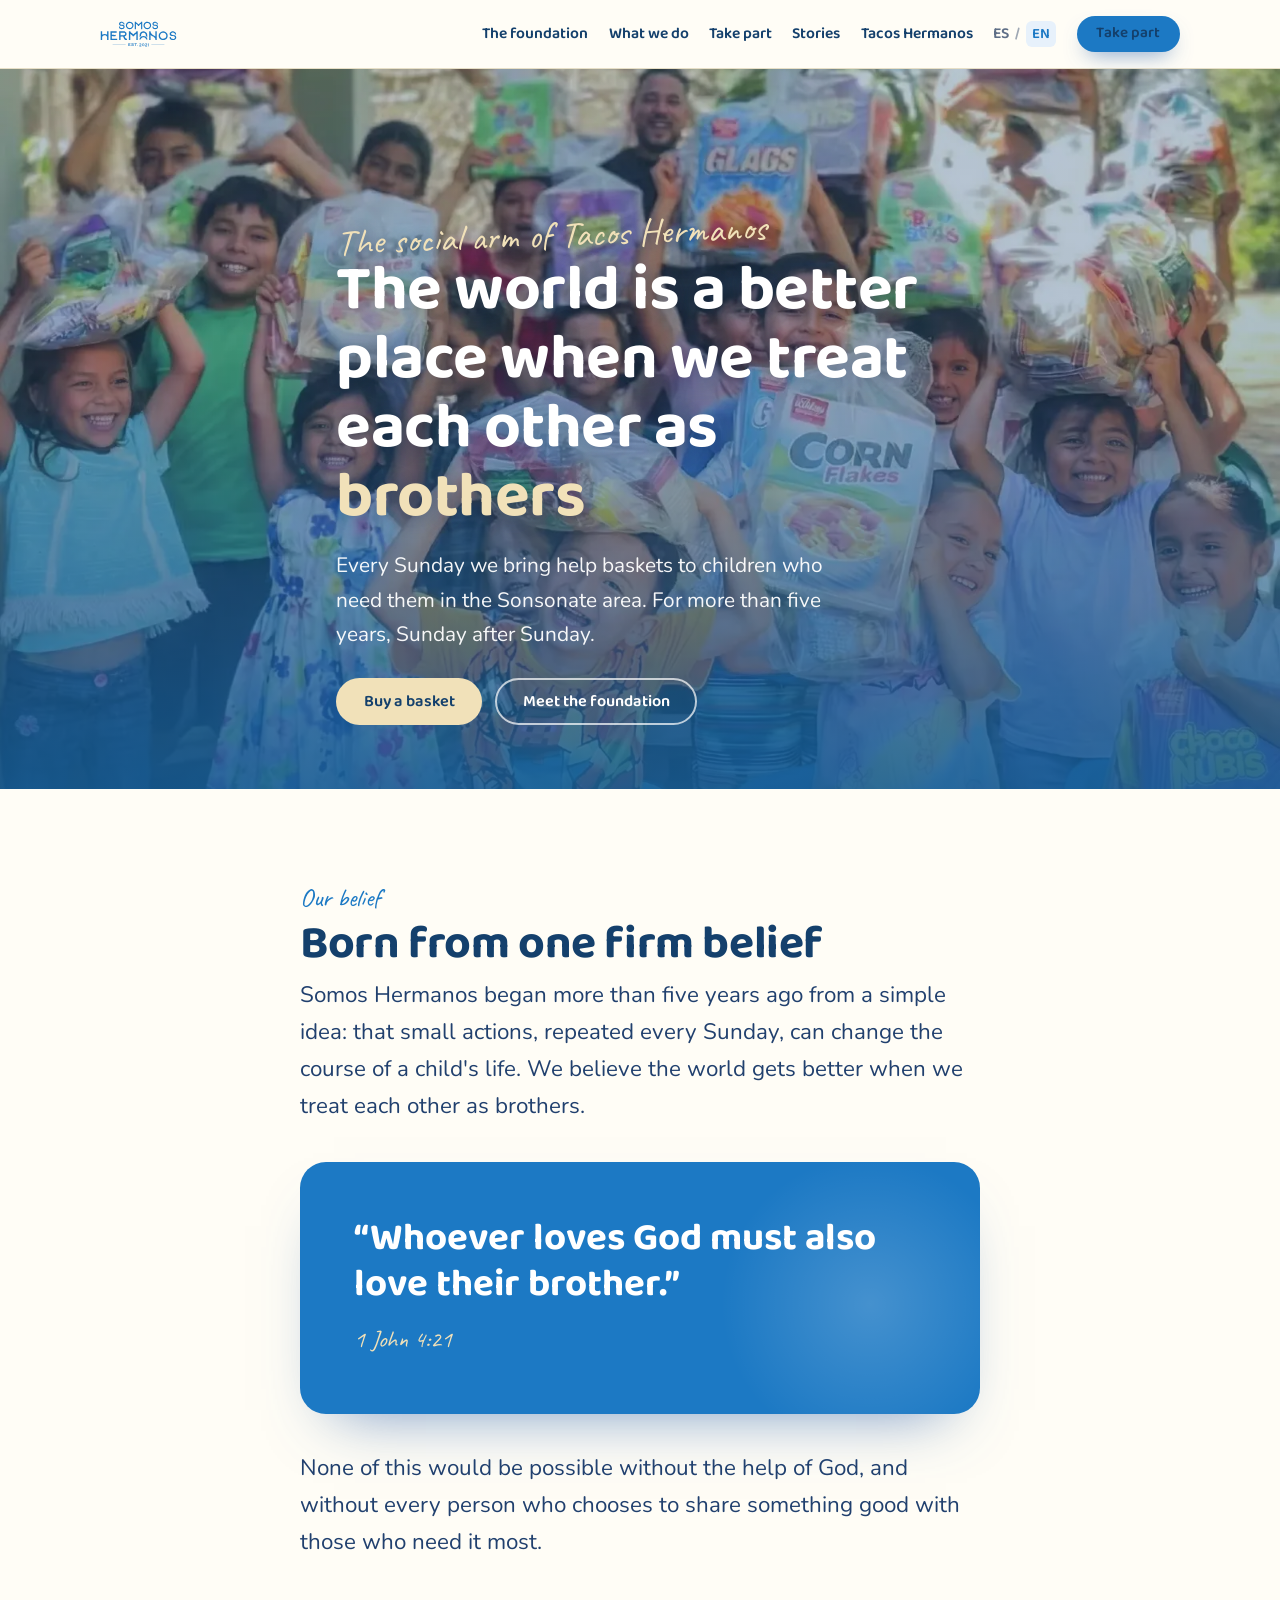
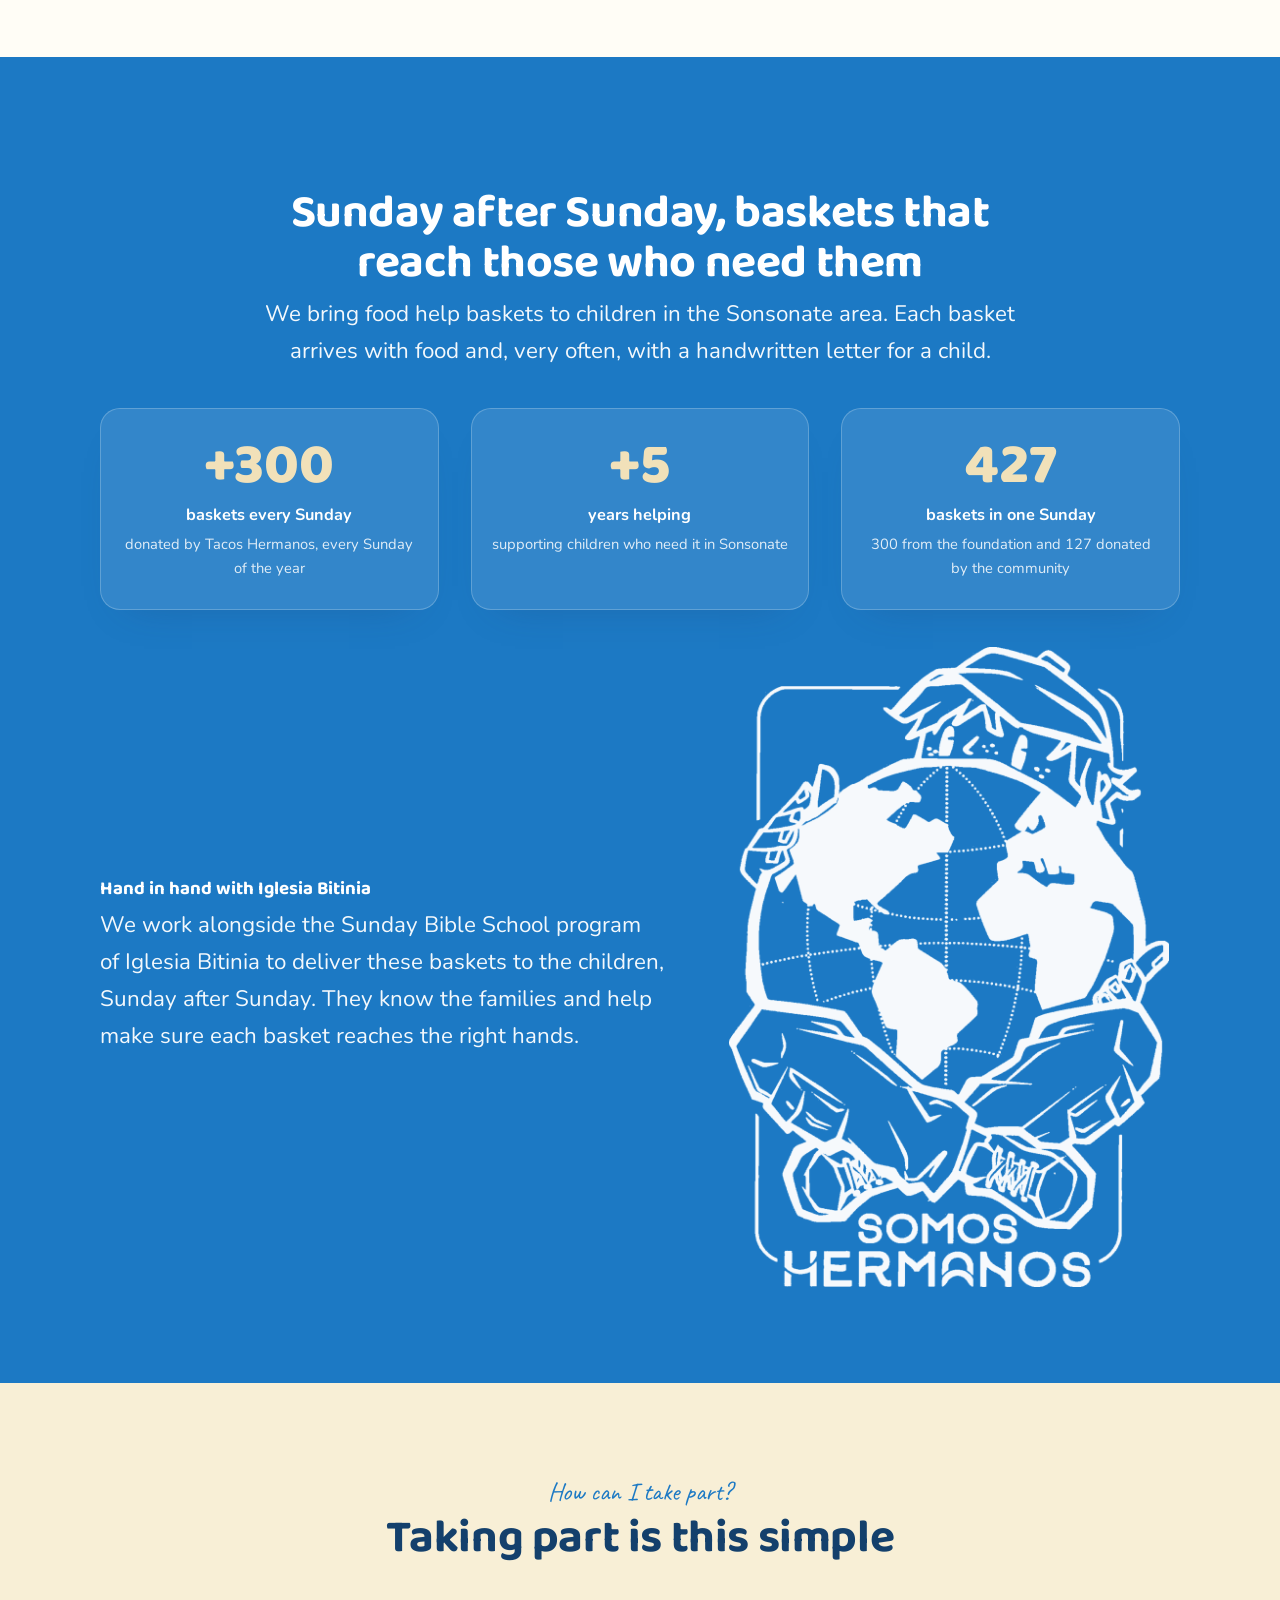
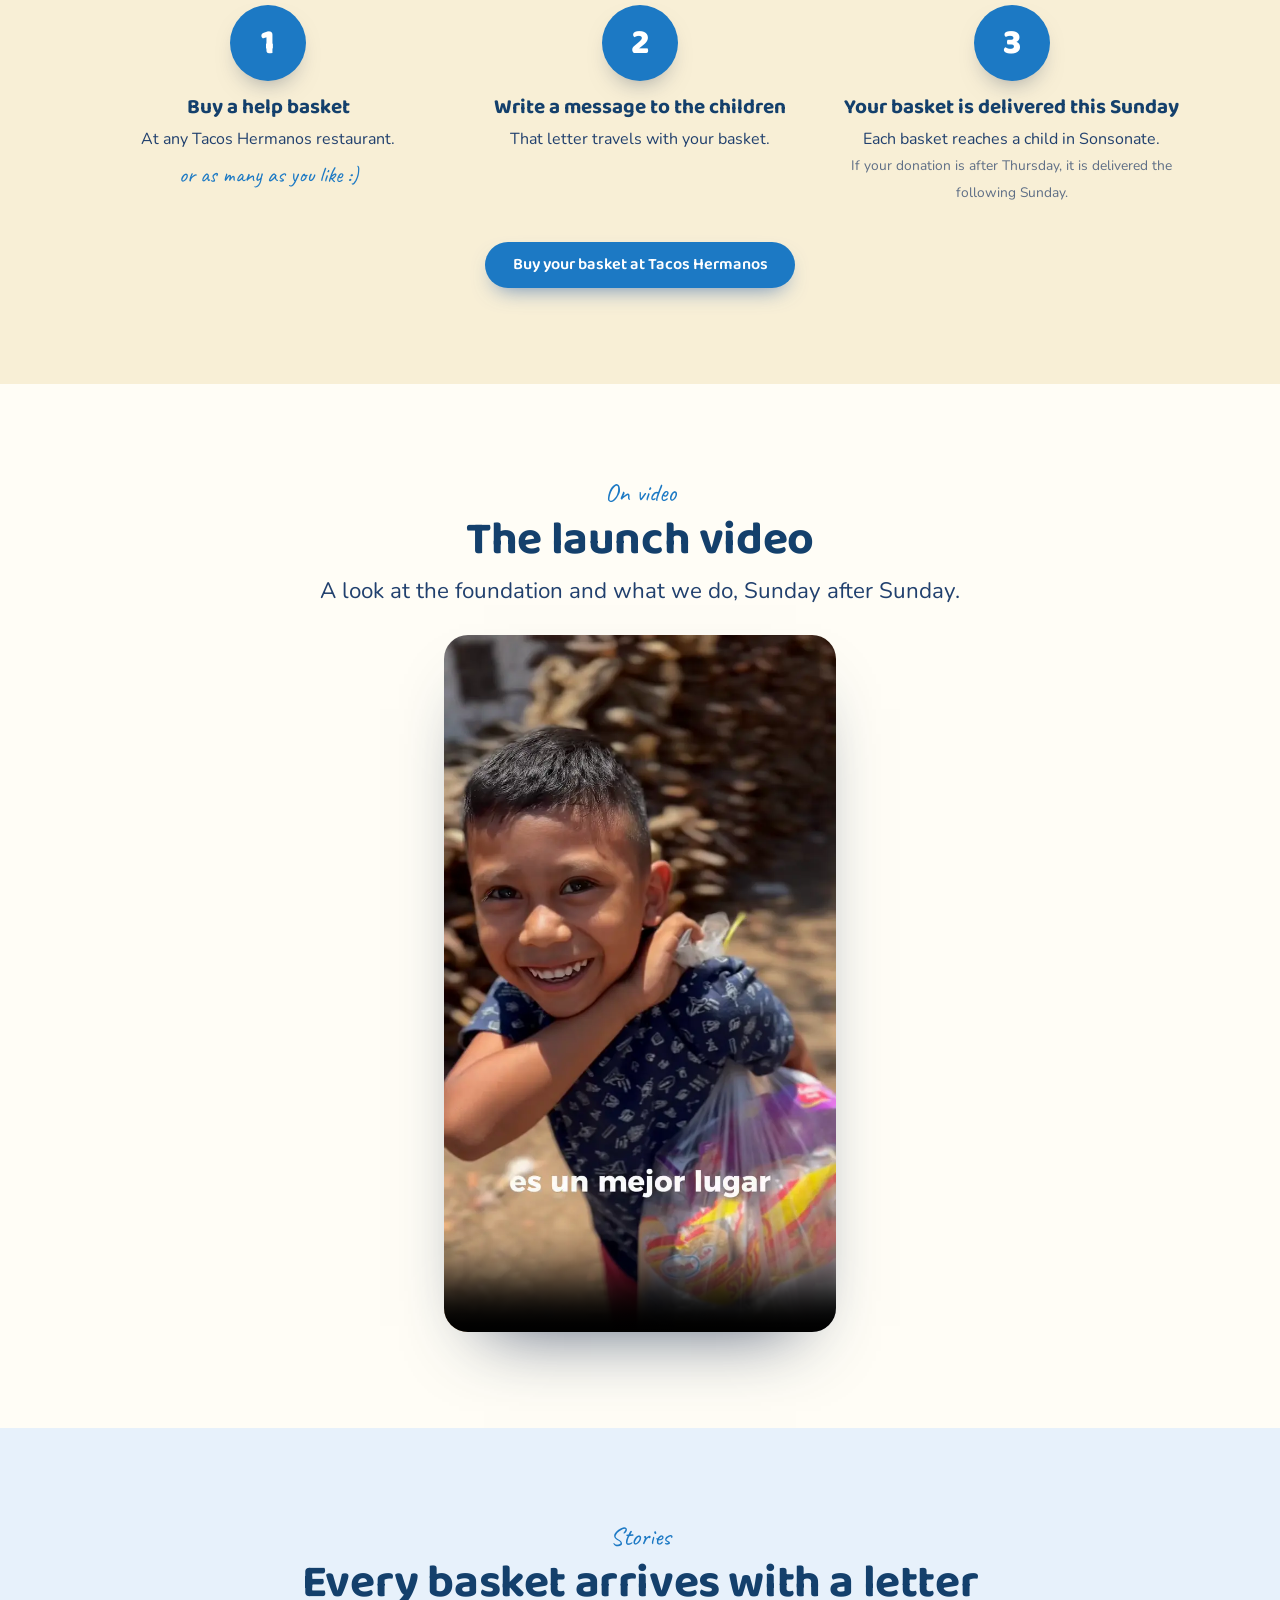
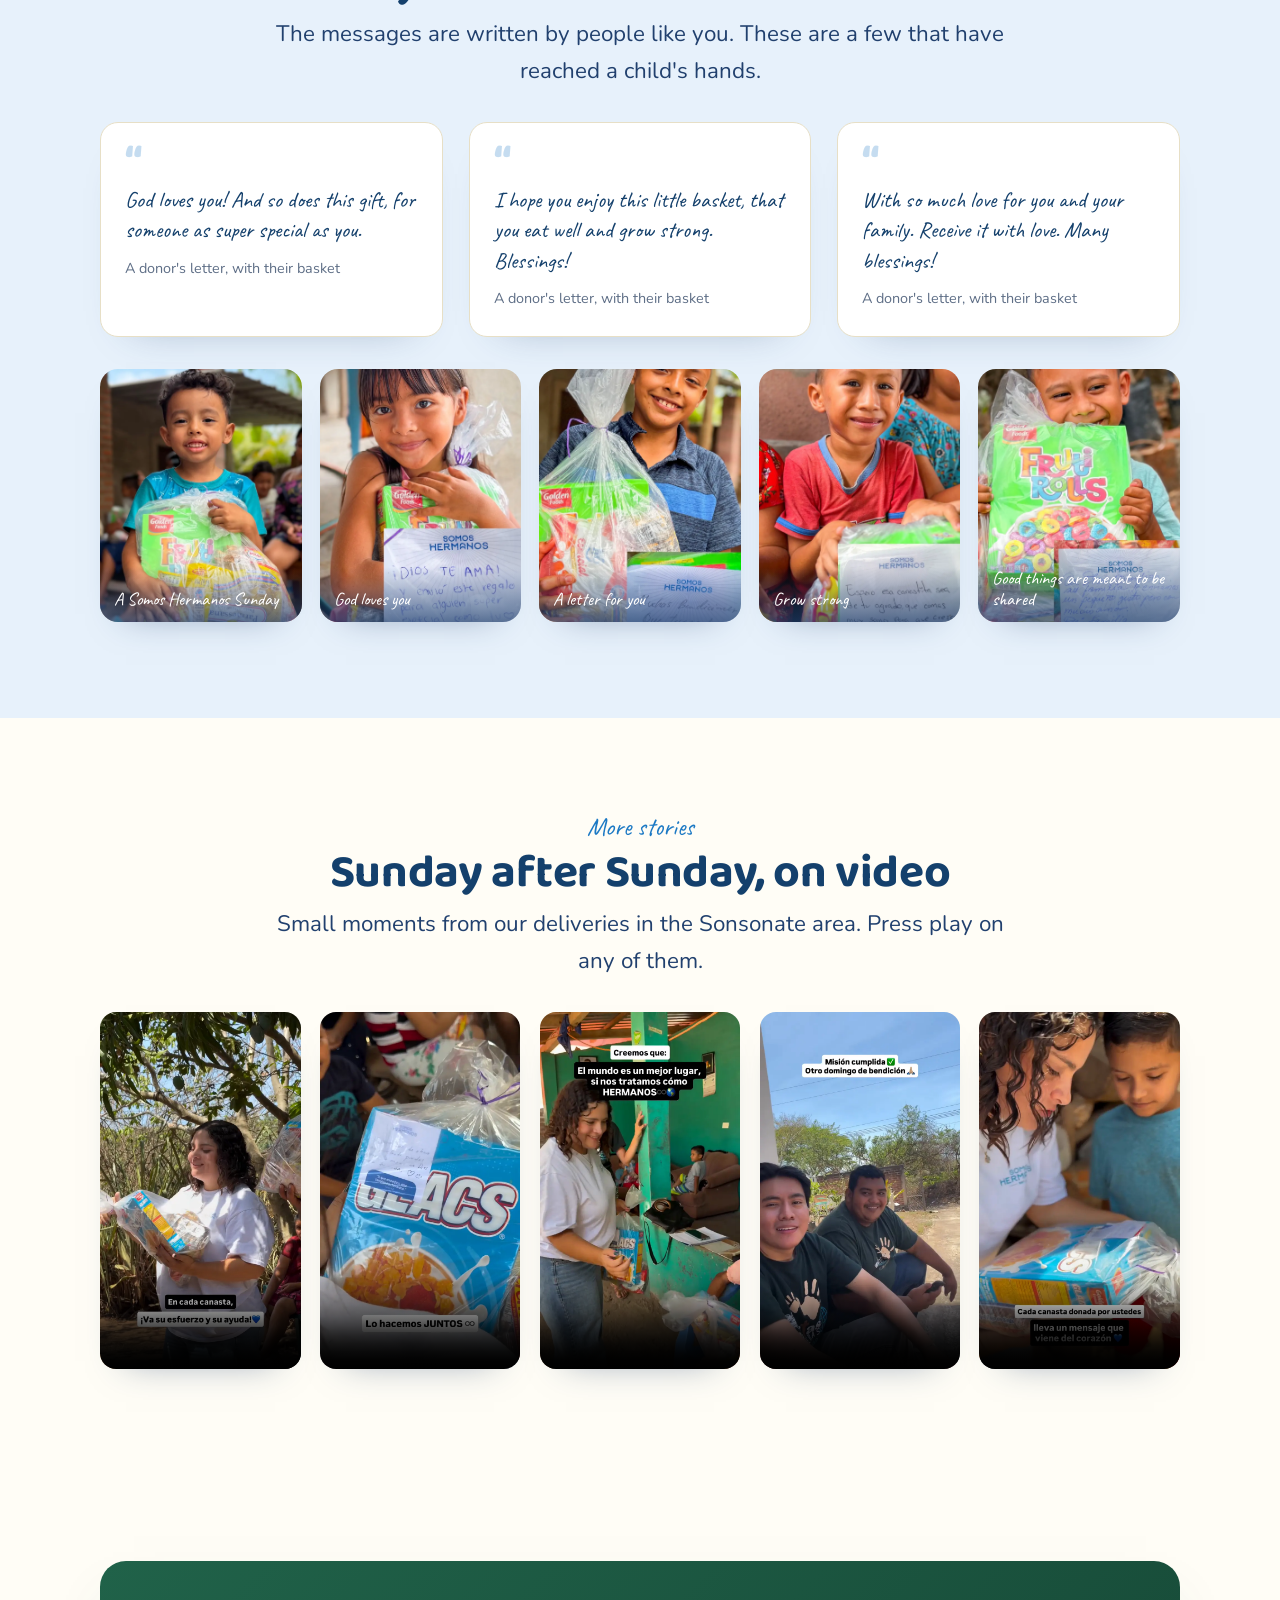
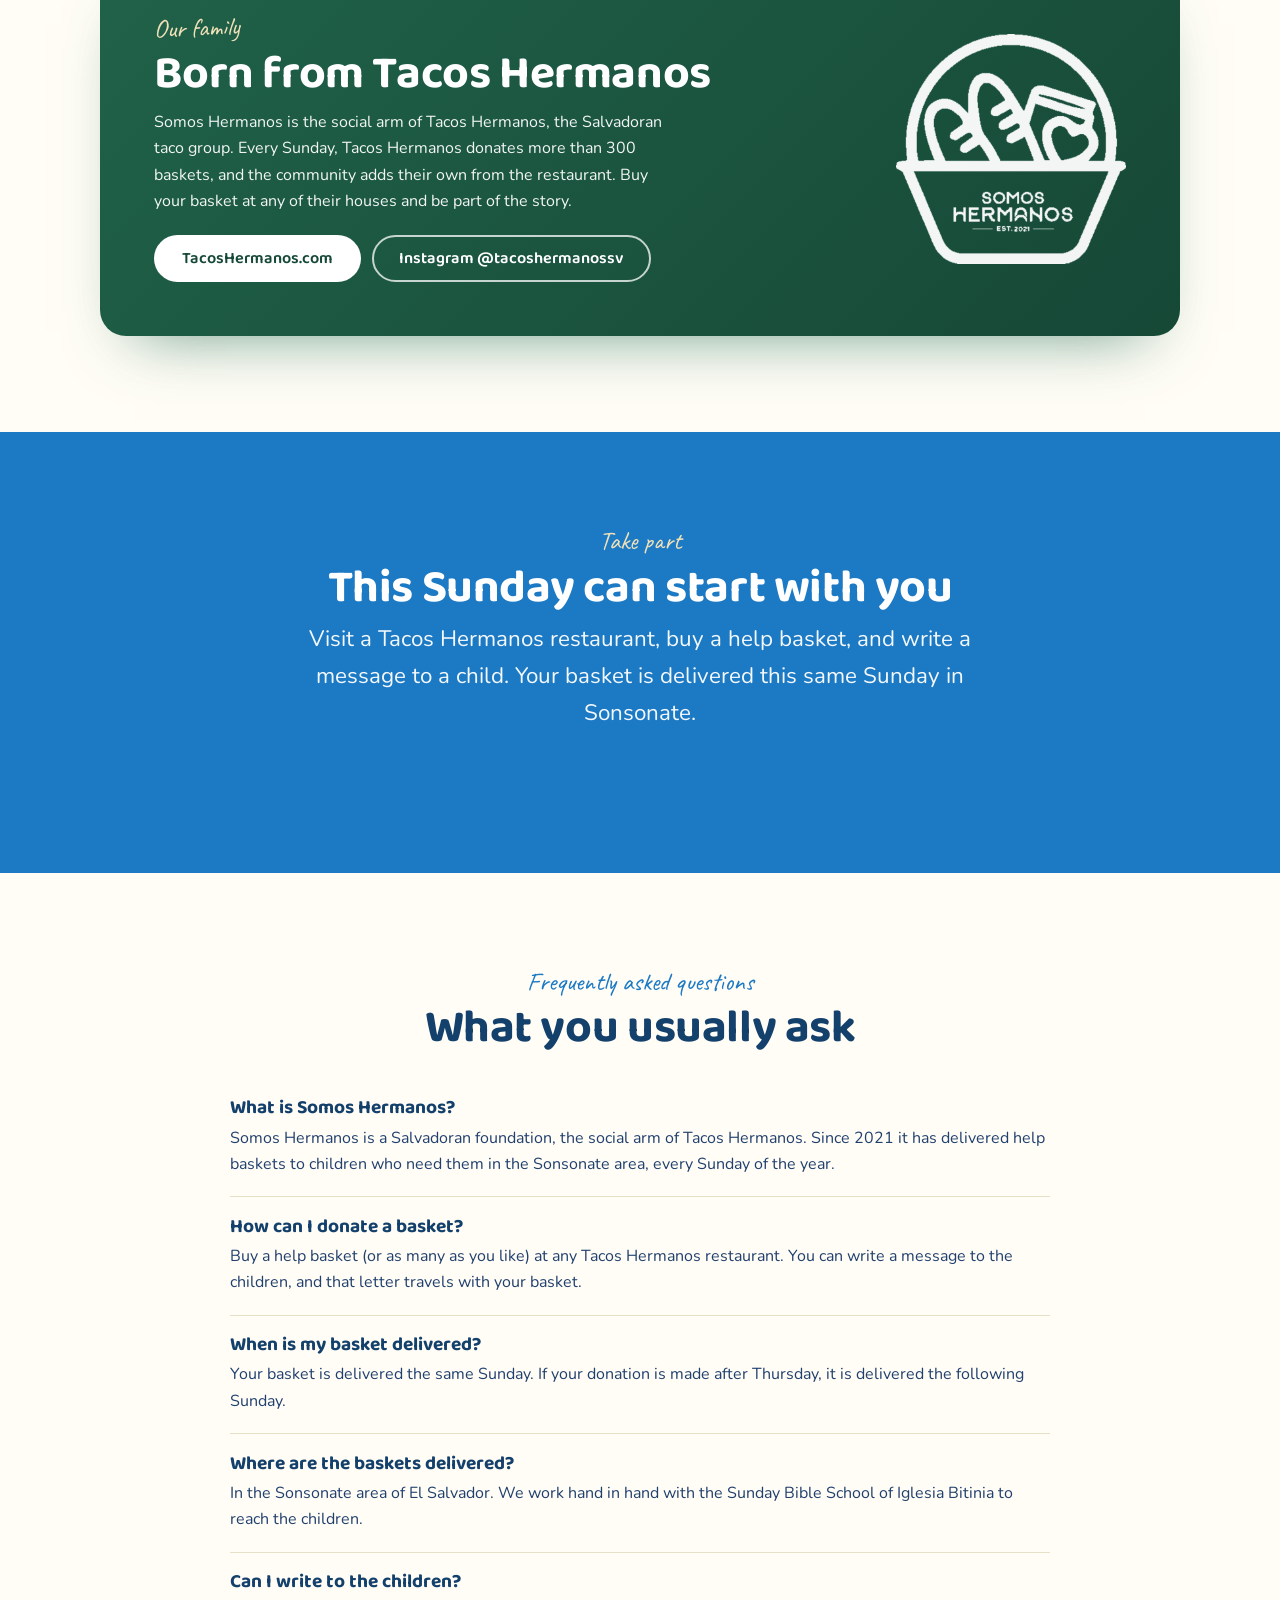
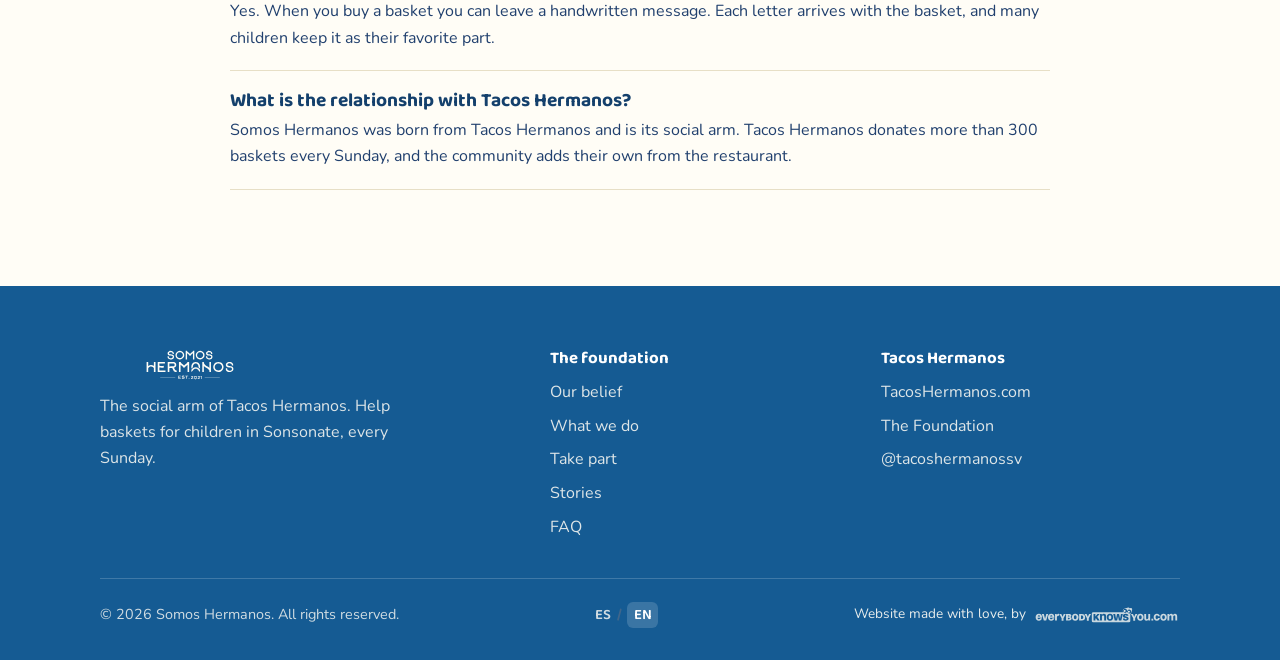
==== commit a9bddd51: "Apply official brand book: H-monogram favicon, brand-cover social image, exact palette - Favicon is " ====
--- a/en/index.html
+++ b/en/index.html
@@ -32,7 +32,7 @@
 
   <meta name="robots" content="index, follow, max-image-preview:large, max-snippet:-1, max-video-preview:-1">
   <meta name="author" content="Somos Hermanos">
-  <meta name="theme-color" content="#3D79C6">
+  <meta name="theme-color" content="#1C79C4">
   <meta name="geo.region" content="SV">
   <meta name="geo.placename" content="Sonsonate, El Salvador">
   <meta http-equiv="content-language" content="en">
--- a/assets/css/tokens.css
+++ b/assets/css/tokens.css
@@ -2,15 +2,15 @@
    Somos Hermanos, el brazo social de Tacos Hermanos. Palette sampled from the
    brand stand ("Stand Somos Hermanos 23 marzo", curvas), not guessed. */
 :root{
-  /* Brand palette */
-  --blue:        #3D79C6;   /* primary brand blue (logo, headings, buttons) */
-  --blue-deep:   #2E63AB;   /* darker blue: hovers, dark bands, footer */
-  --blue-ink:    #21406E;   /* deep blue used for body text on light */
-  --blue-soft:   #EAF1FA;   /* very light blue tint for cards / alt sections */
-  --cream:       #EFDD9F;   /* brand cream / secondary */
-  --cream-soft:  #F7EDCB;   /* lifted cream for soft bands */
-  --green:       #2D8769;   /* Tacos Hermanos green (used only in that section) */
-  --green-deep:  #266E54;
+  /* Brand palette (official, from the Somos Hermanos brand book) */
+  --blue:        #1C79C4;   /* "Hermanos" primary brand blue (logo, headings, buttons) */
+  --blue-deep:   #155B93;   /* "Gratitud" deeper blue: hovers, dark bands, footer */
+  --blue-ink:    #14406C;   /* deep blue used for body text on light */
+  --blue-soft:   #E7F1FB;   /* very light blue tint for cards / alt sections */
+  --cream:       #F1E1B9;   /* "Fe" brand cream / secondary */
+  --cream-soft:  #F8EFD6;   /* lifted cream for soft bands */
+  --green:       #206249;   /* "Dar" green (Tacos Hermanos section) */
+  --green-deep:  #164836;
 
   /* Site-level roles */
   --bg:        #FFFDF6;   /* warm near-white page background */
--- a/assets/css/styles.css
+++ b/assets/css/styles.css
@@ -67,7 +67,7 @@
 .hero__media{position:absolute;inset:0;z-index:-2}
 .hero__media img{width:100%;height:100%;object-fit:cover}
 .hero::after{content:"";position:absolute;inset:0;z-index:-1;
-  background:linear-gradient(180deg,rgba(33,64,110,.28) 0%,rgba(33,64,110,.30) 40%,rgba(46,99,171,.86) 100%)}
+  background:linear-gradient(180deg,rgba(20,64,108,.30) 0%,rgba(20,64,108,.32) 40%,rgba(21,91,147,.88) 100%)}
 .hero__inner{padding:clamp(2rem,7vw,5rem) 0 clamp(2.2rem,6vw,4rem)}
 .hero .eyebrow{font-family:var(--font-hand);font-size:clamp(1.5rem,4.5vw,2.3rem);color:var(--cream);
   line-height:1;display:block;margin-bottom:.3rem;transform:rotate(-2deg);text-shadow:0 2px 14px rgba(20,40,75,.55)}
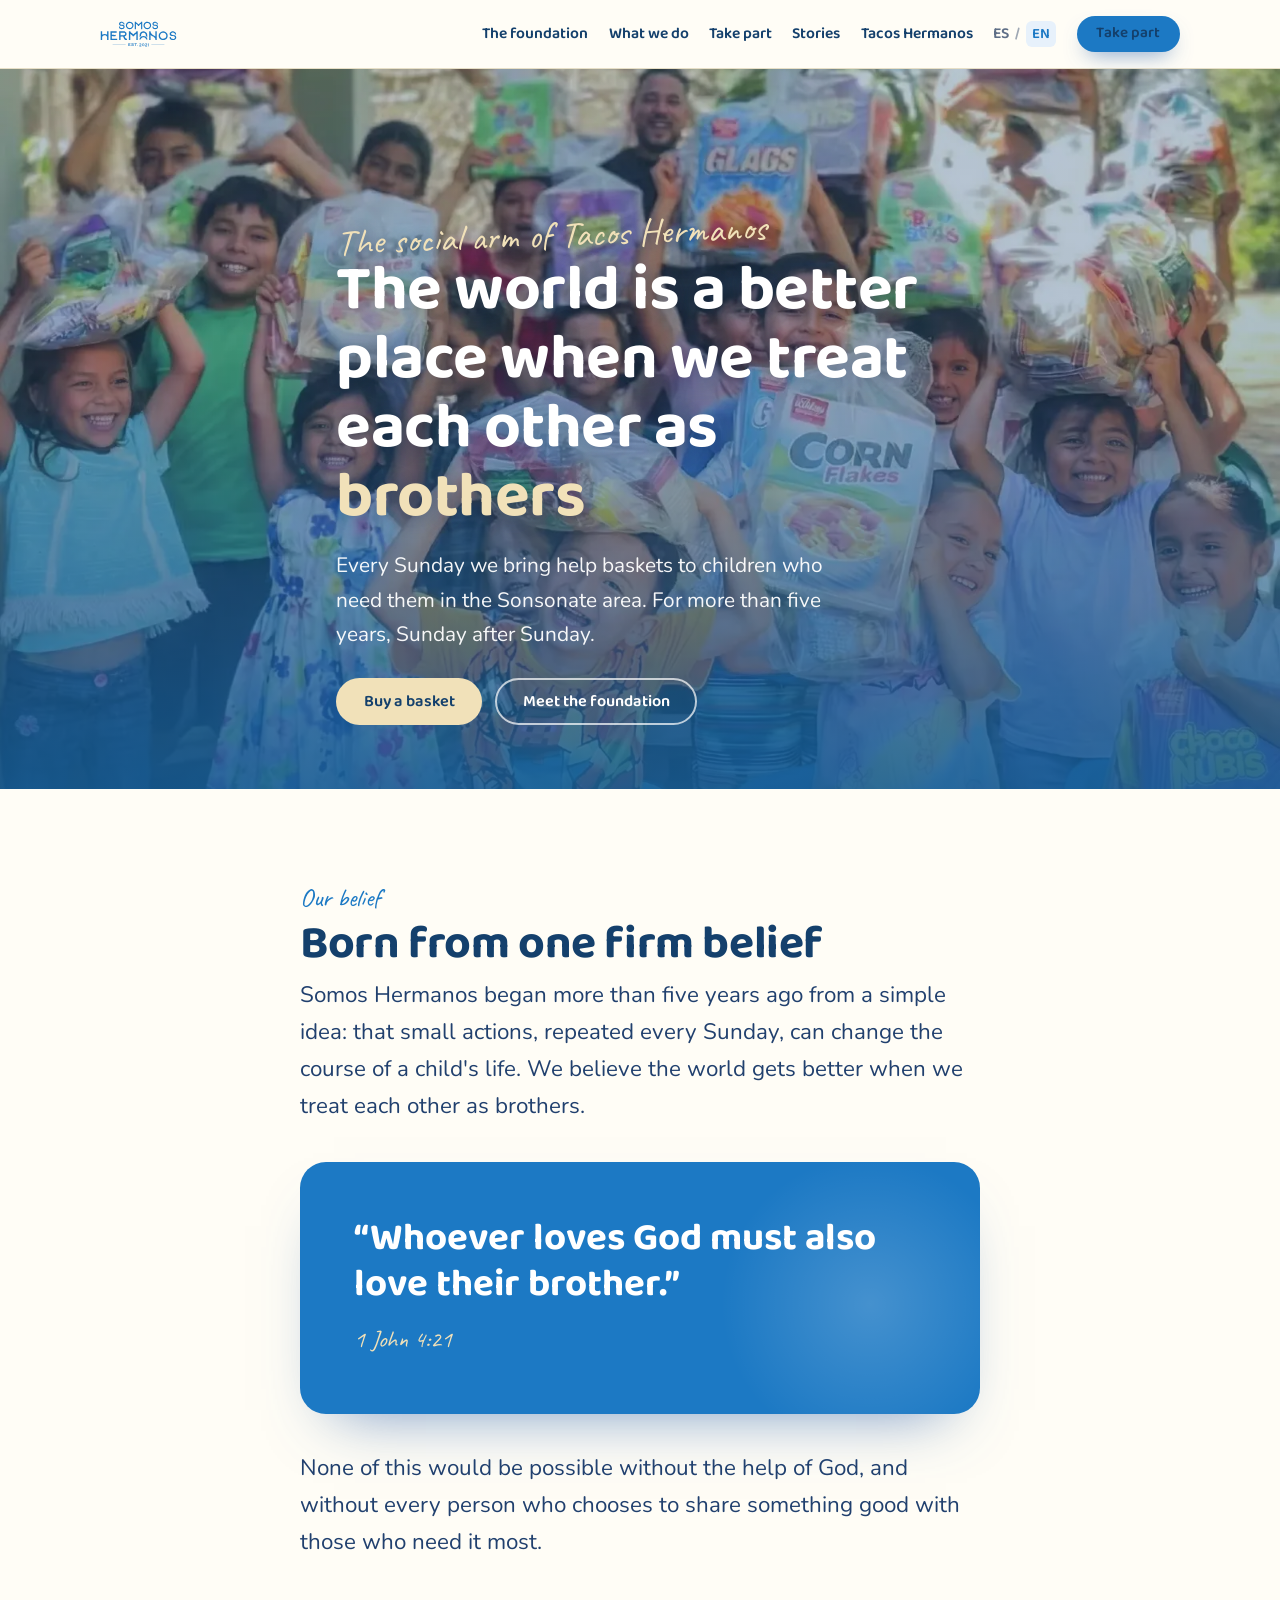
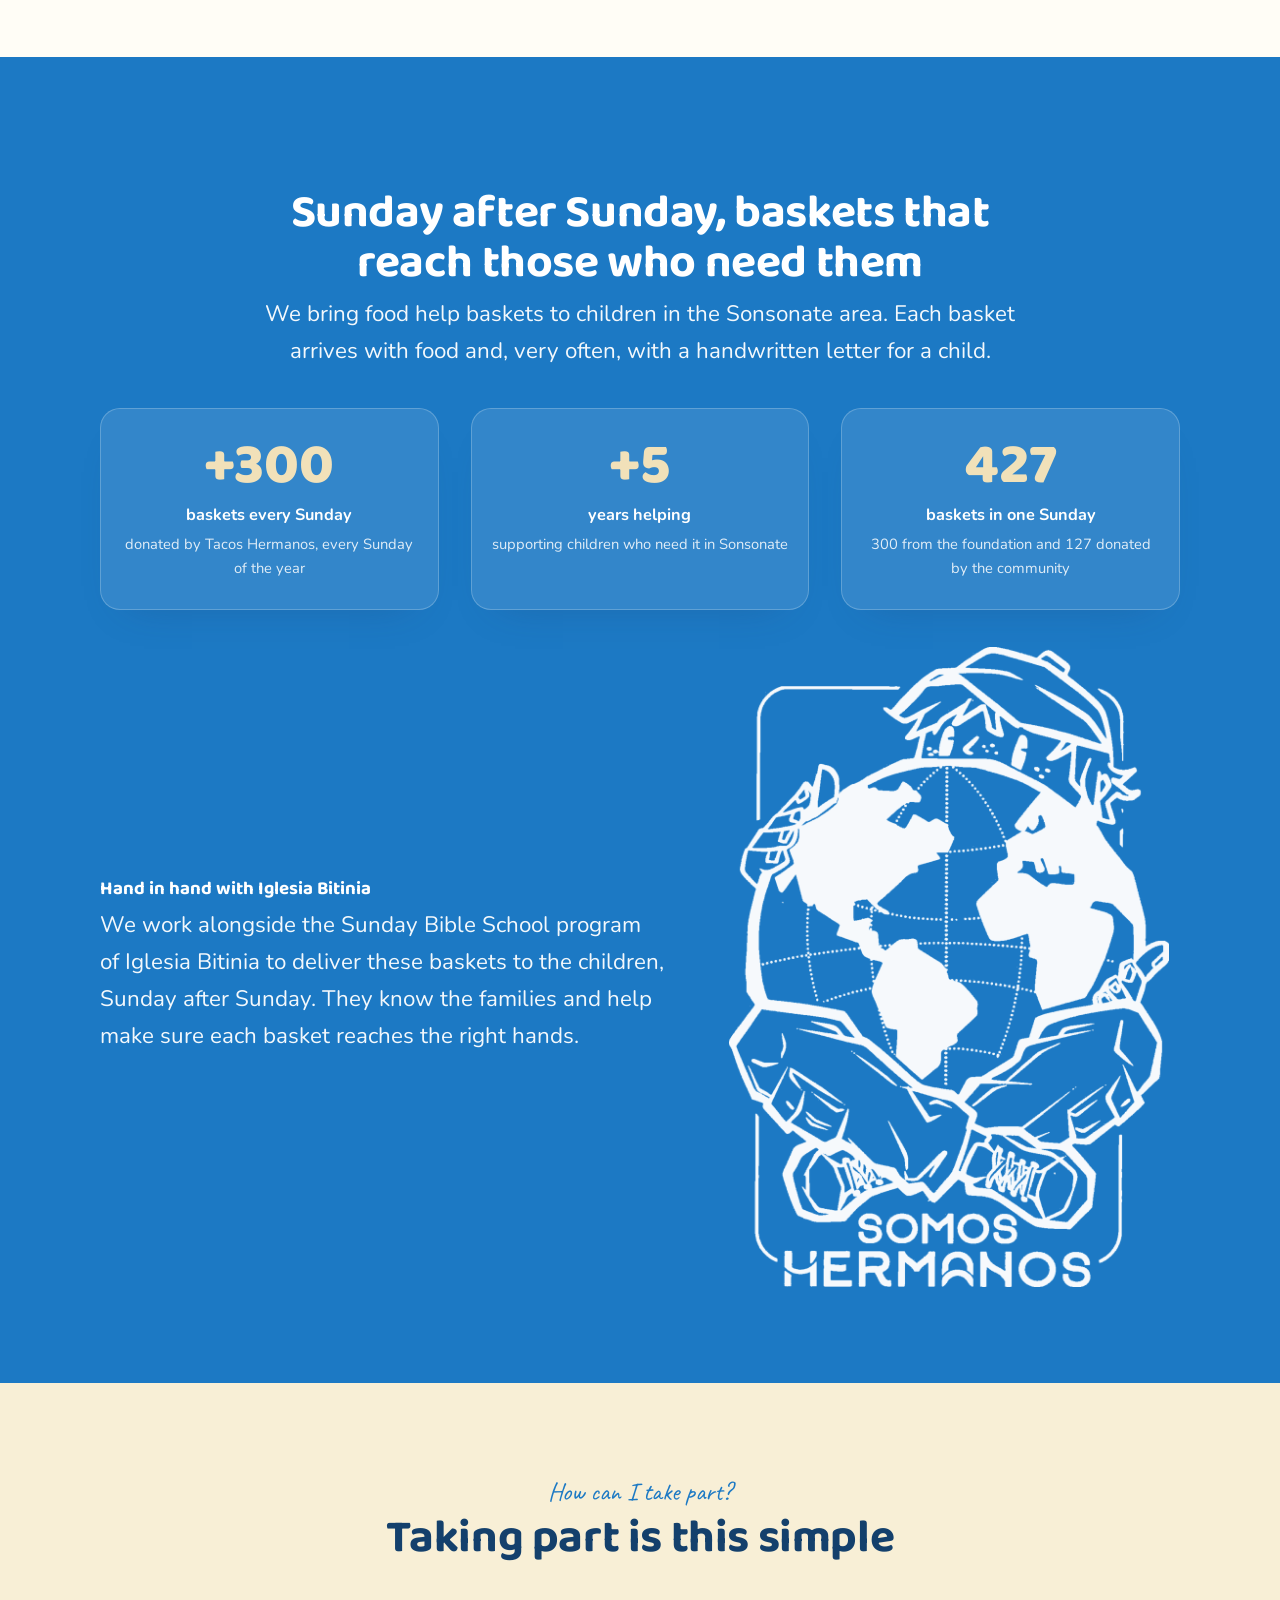
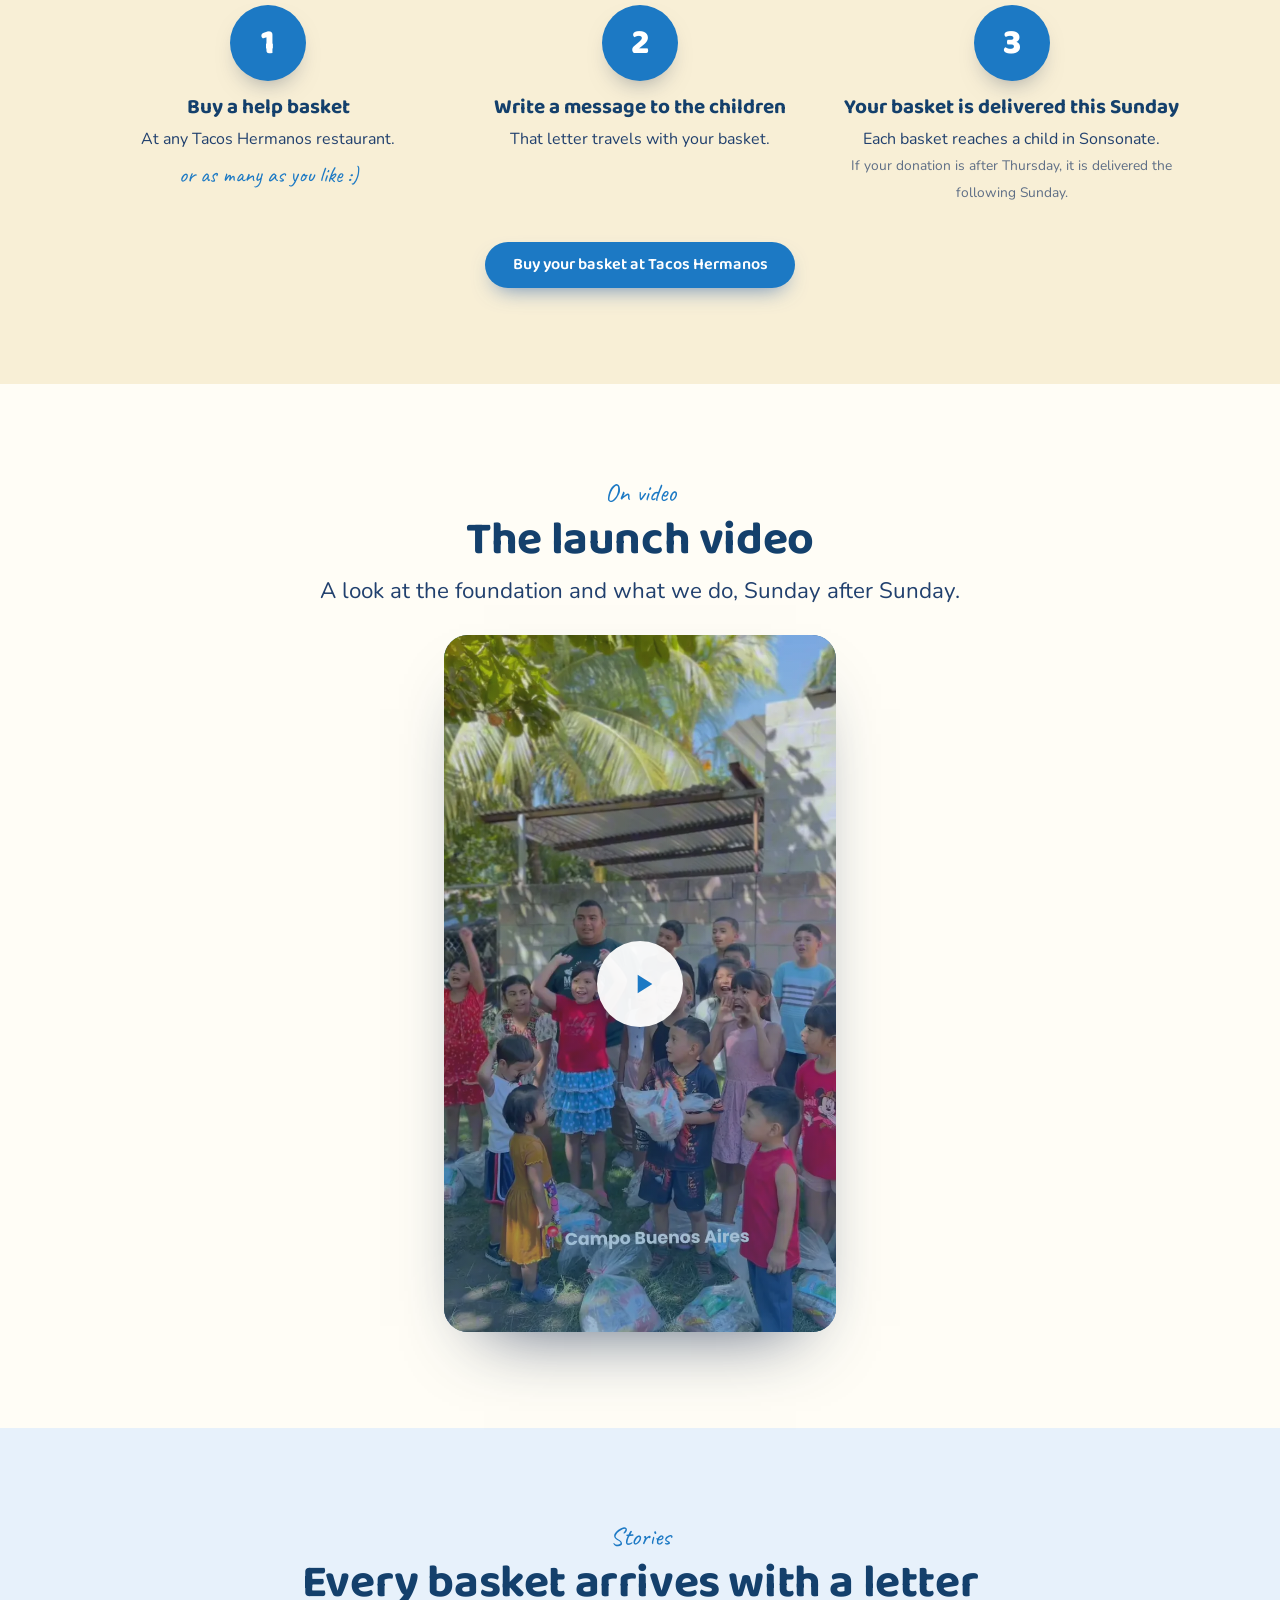
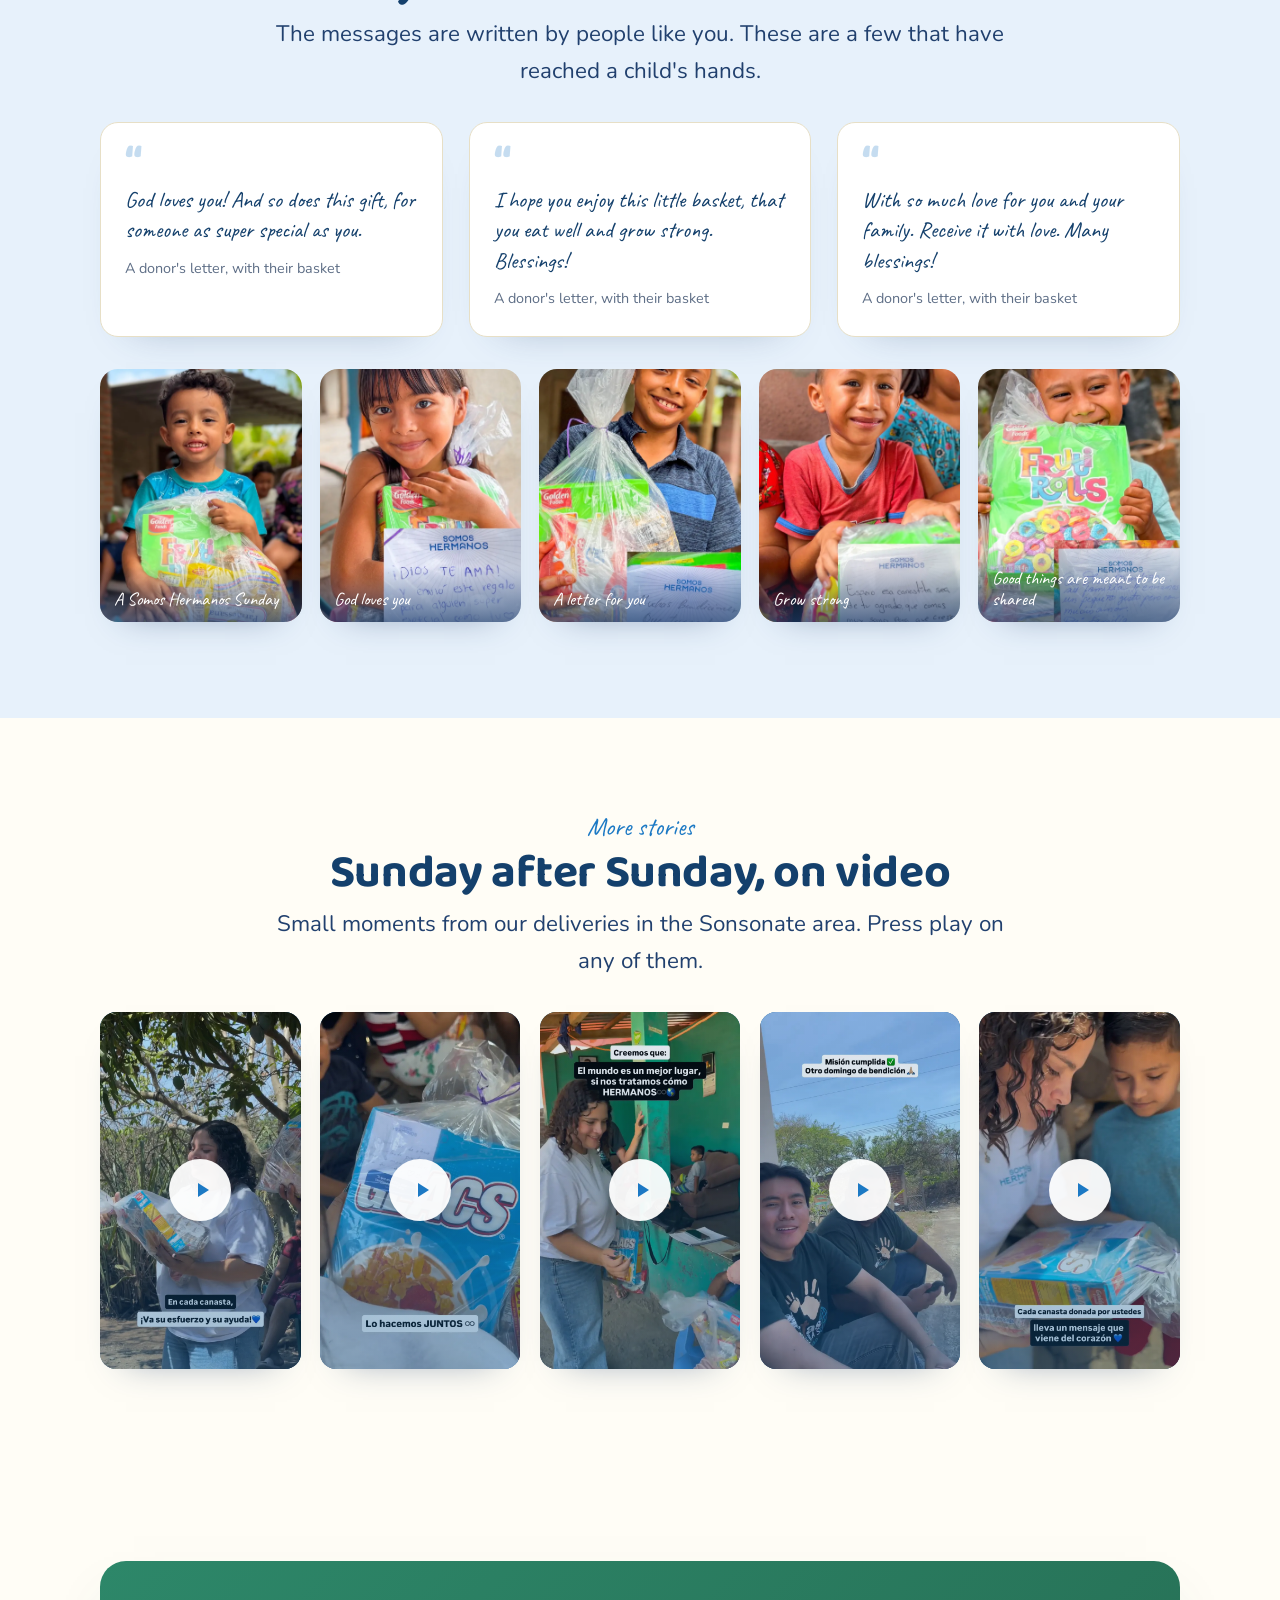
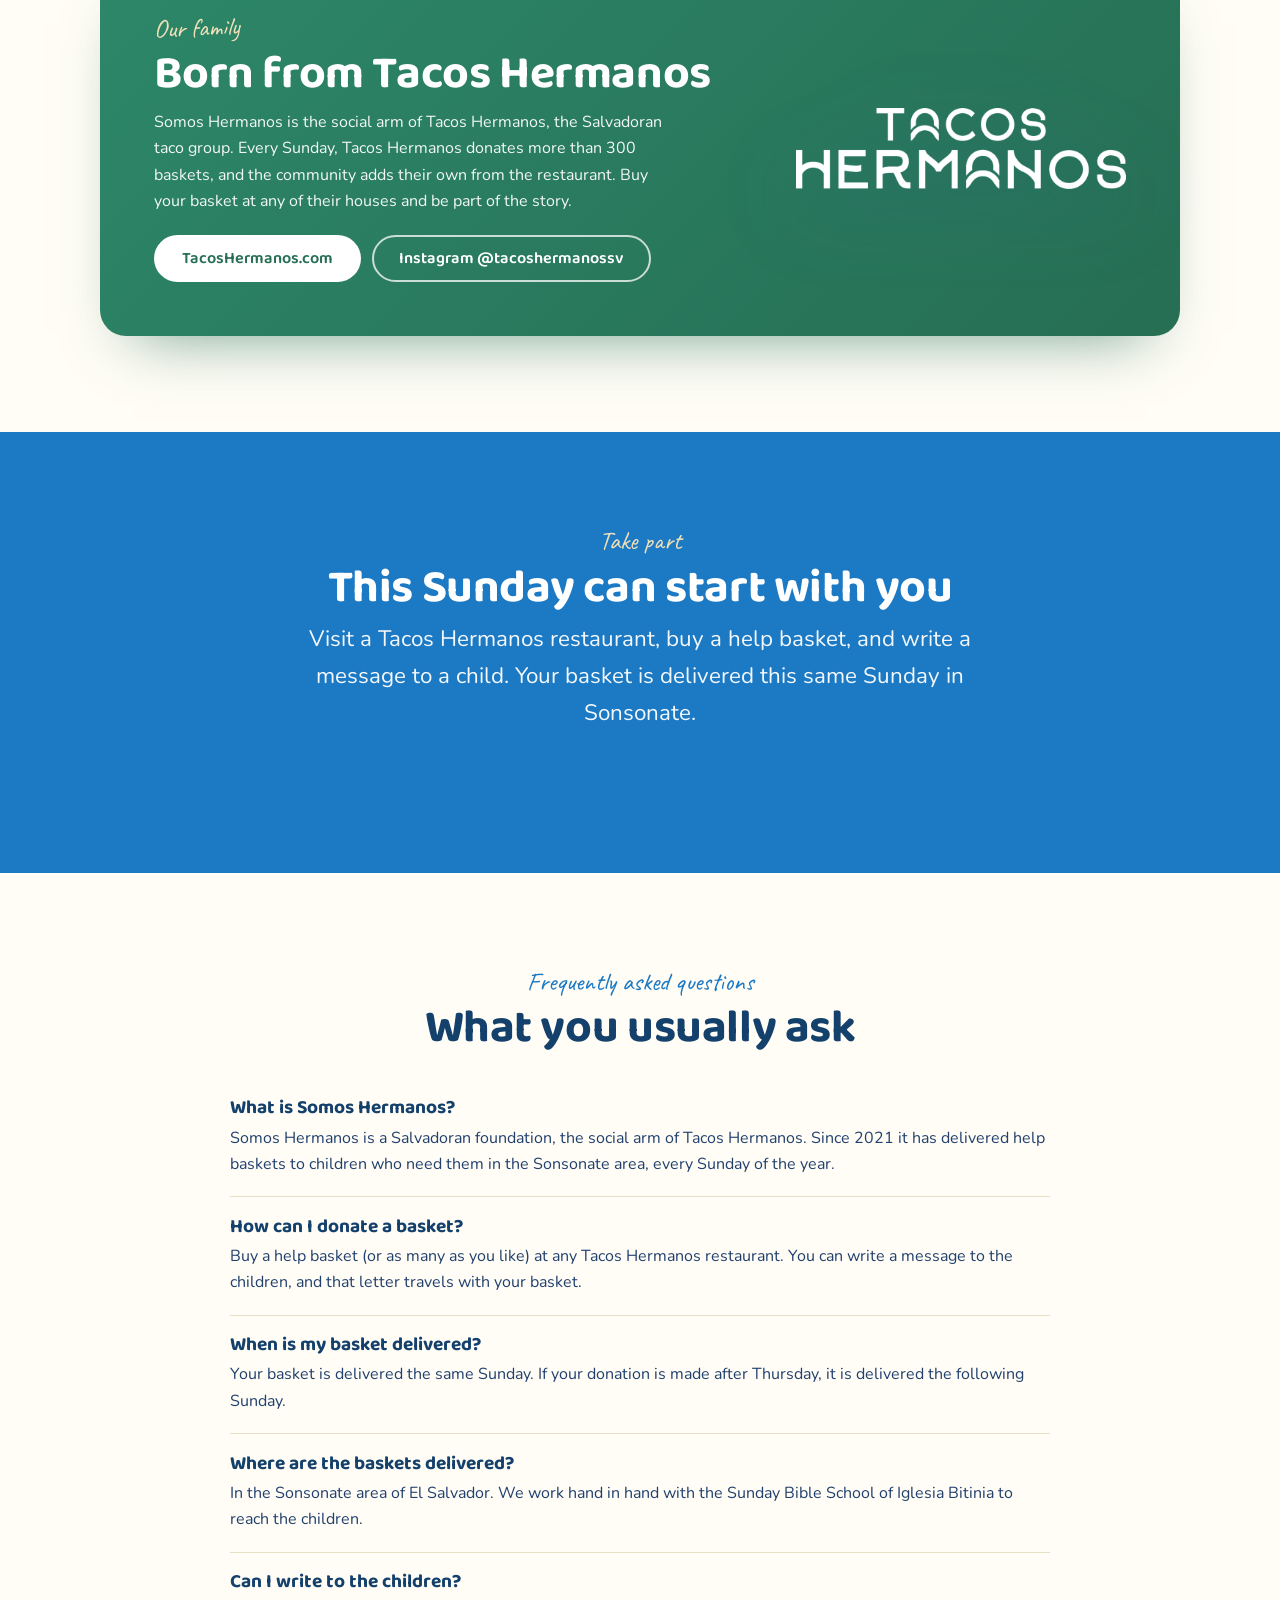
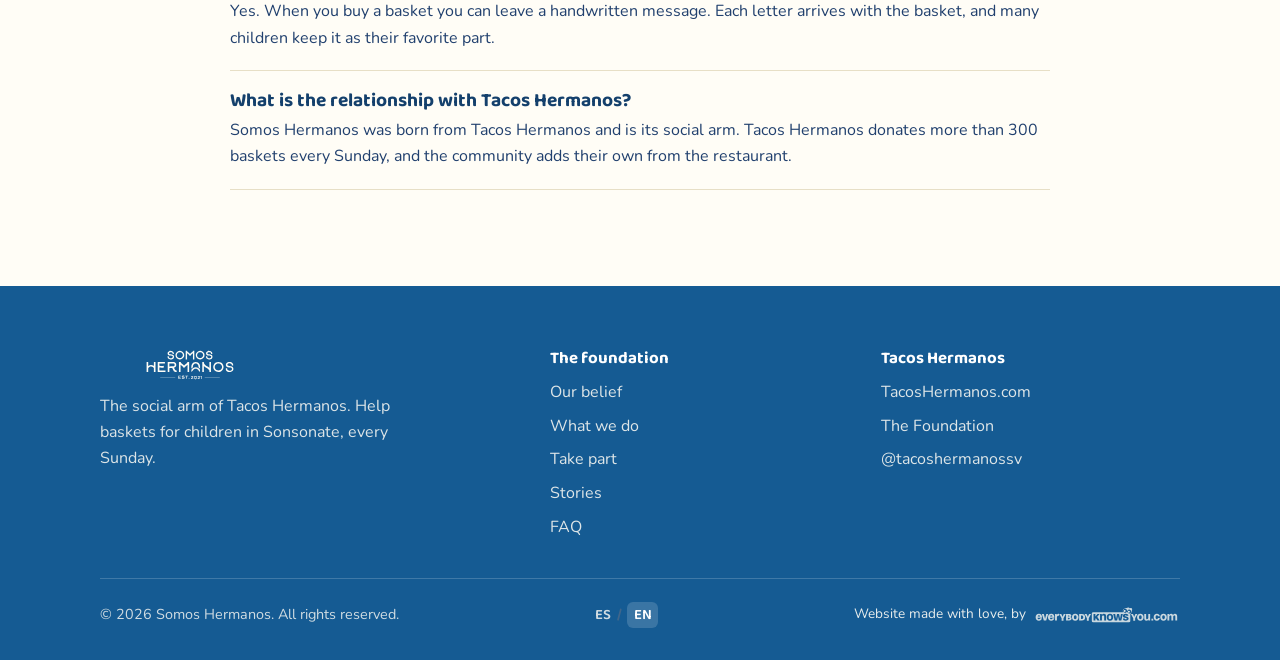
==== commit 7126c6ee: "Video posters with click-to-load play button, Tacos Hermanos logo + brand green - Launch video and s" ====
--- a/en/index.html
+++ b/en/index.html
@@ -229,12 +229,16 @@
     </div>
     <div class="wrap reveal mt-3">
       <div class="vplayer">
-        <video class="vplayer__el" controls preload="none" playsinline
-          poster="../assets/images/video/poster-lanzamiento-somos-hermanos-somoshermanos.ong.webp"
-          aria-label="Somos Hermanos foundation launch video">
-          <source src="../assets/video/video-lanzamiento-somos-hermanos-somoshermanos.ong.mp4" type="video/mp4">
-          Your browser cannot play this video.
-        </video>
+        <div class="vfacade">
+          <video preload="none" playsinline
+            poster="../assets/images/video/poster-lanzamiento-somos-hermanos-somoshermanos.ong.webp">
+            <source src="../assets/video/video-lanzamiento-somos-hermanos-somoshermanos.ong.mp4" type="video/mp4">
+            Your browser cannot play this video.
+          </video>
+          <button class="vfacade__play" type="button" aria-label="Play the launch video">
+            <span class="vfacade__disc"><svg viewBox="0 0 24 24" fill="currentColor" aria-hidden="true"><path d="M8 5v14l11-7z"/></svg></span>
+          </button>
+        </div>
       </div>
     </div>
   </section>
@@ -285,11 +289,11 @@
         <p class="lead reveal mt-1">Small moments from our deliveries in the Sonsonate area. Press play on any of them.</p>
       </div>
       <div class="vwall">
-        <video class="vcard reveal" controls preload="none" playsinline poster="../assets/images/video/poster-historia-domingo-1-somos-hermanos-somoshermanos.ong.webp" aria-label="A story from a Somos Hermanos delivery"><source src="../assets/video/historia-domingo-1-somos-hermanos-somoshermanos.ong.mp4" type="video/mp4">Your browser cannot play this video.</video>
-        <video class="vcard reveal" controls preload="none" playsinline poster="../assets/images/video/poster-historia-domingo-2-somos-hermanos-somoshermanos.ong.webp" aria-label="A story from a Somos Hermanos delivery"><source src="../assets/video/historia-domingo-2-somos-hermanos-somoshermanos.ong.mp4" type="video/mp4">Your browser cannot play this video.</video>
-        <video class="vcard reveal" controls preload="none" playsinline poster="../assets/images/video/poster-historia-domingo-3-somos-hermanos-somoshermanos.ong.webp" aria-label="A story from a Somos Hermanos delivery"><source src="../assets/video/historia-domingo-3-somos-hermanos-somoshermanos.ong.mp4" type="video/mp4">Your browser cannot play this video.</video>
-        <video class="vcard reveal" controls preload="none" playsinline poster="../assets/images/video/poster-historia-domingo-4-somos-hermanos-somoshermanos.ong.webp" aria-label="A story from a Somos Hermanos delivery"><source src="../assets/video/historia-domingo-4-somos-hermanos-somoshermanos.ong.mp4" type="video/mp4">Your browser cannot play this video.</video>
-        <video class="vcard reveal" controls preload="none" playsinline poster="../assets/images/video/poster-historia-domingo-5-somos-hermanos-somoshermanos.ong.webp" aria-label="A story from a Somos Hermanos delivery"><source src="../assets/video/historia-domingo-5-somos-hermanos-somoshermanos.ong.mp4" type="video/mp4">Your browser cannot play this video.</video>
+        <div class="vcard vfacade reveal"><video preload="none" playsinline poster="../assets/images/video/poster-historia-domingo-1-somos-hermanos-somoshermanos.ong.webp"><source src="../assets/video/historia-domingo-1-somos-hermanos-somoshermanos.ong.mp4" type="video/mp4">Your browser cannot play this video.</video><button class="vfacade__play" type="button" aria-label="Play story"><span class="vfacade__disc"><svg viewBox="0 0 24 24" fill="currentColor" aria-hidden="true"><path d="M8 5v14l11-7z"/></svg></span></button></div>
+        <div class="vcard vfacade reveal"><video preload="none" playsinline poster="../assets/images/video/poster-historia-domingo-2-somos-hermanos-somoshermanos.ong.webp"><source src="../assets/video/historia-domingo-2-somos-hermanos-somoshermanos.ong.mp4" type="video/mp4">Your browser cannot play this video.</video><button class="vfacade__play" type="button" aria-label="Play story"><span class="vfacade__disc"><svg viewBox="0 0 24 24" fill="currentColor" aria-hidden="true"><path d="M8 5v14l11-7z"/></svg></span></button></div>
+        <div class="vcard vfacade reveal"><video preload="none" playsinline poster="../assets/images/video/poster-historia-domingo-3-somos-hermanos-somoshermanos.ong.webp"><source src="../assets/video/historia-domingo-3-somos-hermanos-somoshermanos.ong.mp4" type="video/mp4">Your browser cannot play this video.</video><button class="vfacade__play" type="button" aria-label="Play story"><span class="vfacade__disc"><svg viewBox="0 0 24 24" fill="currentColor" aria-hidden="true"><path d="M8 5v14l11-7z"/></svg></span></button></div>
+        <div class="vcard vfacade reveal"><video preload="none" playsinline poster="../assets/images/video/poster-historia-domingo-4-somos-hermanos-somoshermanos.ong.webp"><source src="../assets/video/historia-domingo-4-somos-hermanos-somoshermanos.ong.mp4" type="video/mp4">Your browser cannot play this video.</video><button class="vfacade__play" type="button" aria-label="Play story"><span class="vfacade__disc"><svg viewBox="0 0 24 24" fill="currentColor" aria-hidden="true"><path d="M8 5v14l11-7z"/></svg></span></button></div>
+        <div class="vcard vfacade reveal"><video preload="none" playsinline poster="../assets/images/video/poster-historia-domingo-5-somos-hermanos-somoshermanos.ong.webp"><source src="../assets/video/historia-domingo-5-somos-hermanos-somoshermanos.ong.mp4" type="video/mp4">Your browser cannot play this video.</video><button class="vfacade__play" type="button" aria-label="Play story"><span class="vfacade__disc"><svg viewBox="0 0 24 24" fill="currentColor" aria-hidden="true"><path d="M8 5v14l11-7z"/></svg></span></button></div>
       </div>
     </div>
   </section>
@@ -308,7 +312,7 @@
           </div>
         </div>
         <div class="split__art">
-          <img src="../assets/images/logos/isotipo-canasta-somos-hermanos-somoshermanos.ong.webp" alt="The Somos Hermanos basket emblem" width="230" height="230" loading="lazy" style="filter:brightness(0) invert(1);opacity:.95">
+          <img src="../assets/images/logos/logo-tacos-hermanos-blanco-somoshermanos.ong.webp" alt="Tacos Hermanos logo" width="330" height="81" loading="lazy" style="max-width:330px;width:100%">
         </div>
       </div>
     </div>
--- a/assets/css/tokens.css
+++ b/assets/css/tokens.css
@@ -9,8 +9,8 @@
   --blue-soft:   #E7F1FB;   /* very light blue tint for cards / alt sections */
   --cream:       #F1E1B9;   /* "Fe" brand cream / secondary */
   --cream-soft:  #F8EFD6;   /* lifted cream for soft bands */
-  --green:       #206249;   /* "Dar" green (Tacos Hermanos section) */
-  --green-deep:  #164836;
+  --green:       #2D8769;   /* Tacos Hermanos "verde hermano" (their brand green) */
+  --green-deep:  #266E54;   /* Tacos Hermanos "verde hondo", their footer colour */
 
   /* Site-level roles */
   --bg:        #FFFDF6;   /* warm near-white page background */
--- a/assets/css/styles.css
+++ b/assets/css/styles.css
@@ -163,15 +163,27 @@
 .video__play .ico svg{width:34px;height:34px;color:var(--blue);margin-left:5px}
 .video__play span{font-family:var(--font-display);font-weight:600;font-size:1.05rem;max-width:30ch}
 
-/* ---------- self-hosted vertical video ---------- */
+/* ---------- self-hosted vertical video (click-to-load facade) ---------- */
+.vfacade{position:relative;display:block;overflow:hidden;background:var(--blue-deep)}
+.vfacade > video{display:block;width:100%;height:100%;object-fit:cover}
+.vfacade__play{position:absolute;inset:0;display:flex;align-items:center;justify-content:center;border:0;padding:0;
+  cursor:pointer;background:linear-gradient(rgba(20,64,108,.10),rgba(21,91,147,.42));transition:background .25s ease}
+.vfacade__play:hover{background:linear-gradient(rgba(20,64,108,.18),rgba(21,91,147,.56))}
+.vfacade__disc{width:86px;height:86px;border-radius:50%;background:rgba(255,255,255,.94);display:flex;align-items:center;
+  justify-content:center;box-shadow:0 14px 32px -8px rgba(20,40,75,.6);transition:transform .2s ease}
+.vfacade__play:hover .vfacade__disc{transform:scale(1.08)}
+.vfacade__disc svg{width:32px;height:32px;color:var(--blue);margin-left:5px}
+.vfacade.is-playing .vfacade__play{display:none}
+
 .vplayer{max-width:392px;margin-inline:auto}
-.vplayer__el{width:100%;aspect-ratio:9/16;border-radius:24px;background:var(--blue-deep);object-fit:cover;
-  display:block;box-shadow:0 34px 70px -40px rgba(20,40,75,.8)}
+.vplayer .vfacade{aspect-ratio:9/16;border-radius:24px;box-shadow:0 34px 70px -40px rgba(20,40,75,.8)}
+
 .vwall{display:grid;grid-template-columns:repeat(2,1fr);gap:clamp(.7rem,1.8vw,1.2rem);margin-top:2rem}
 @media(min-width:720px){.vwall{grid-template-columns:repeat(3,1fr)}}
 @media(min-width:1000px){.vwall{grid-template-columns:repeat(5,1fr)}}
-.vcard{width:100%;aspect-ratio:9/16;border-radius:16px;background:var(--blue-soft);object-fit:cover;display:block;
-  box-shadow:0 18px 34px -26px rgba(33,64,110,.5)}
+.vcard{aspect-ratio:9/16;border-radius:16px;box-shadow:0 18px 34px -26px rgba(33,64,110,.5)}
+.vcard .vfacade__disc{width:62px;height:62px}
+.vcard .vfacade__disc svg{width:24px;height:24px;margin-left:4px}
 
 /* ---------- Tacos Hermanos band ---------- */
 .th-band{background:linear-gradient(135deg,var(--green) 0%,var(--green-deep) 100%);color:#fff;border-radius:26px;
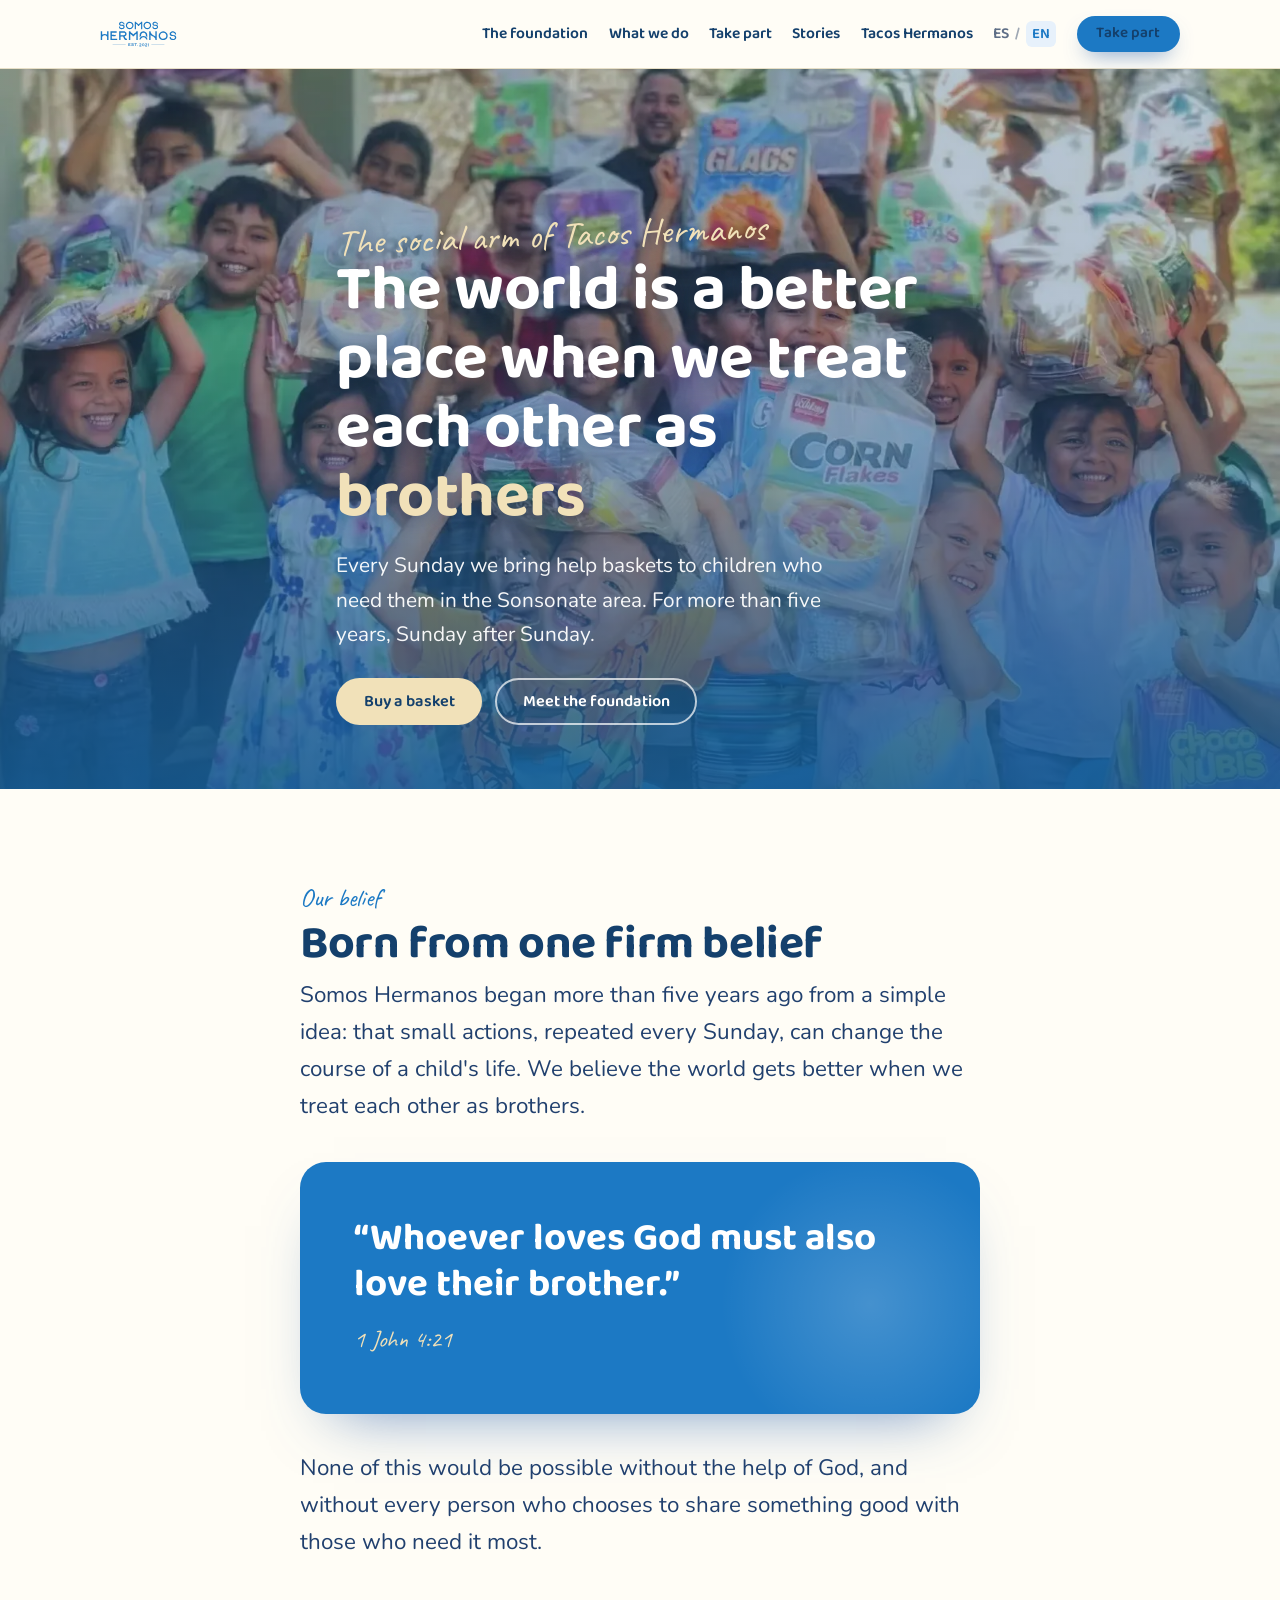
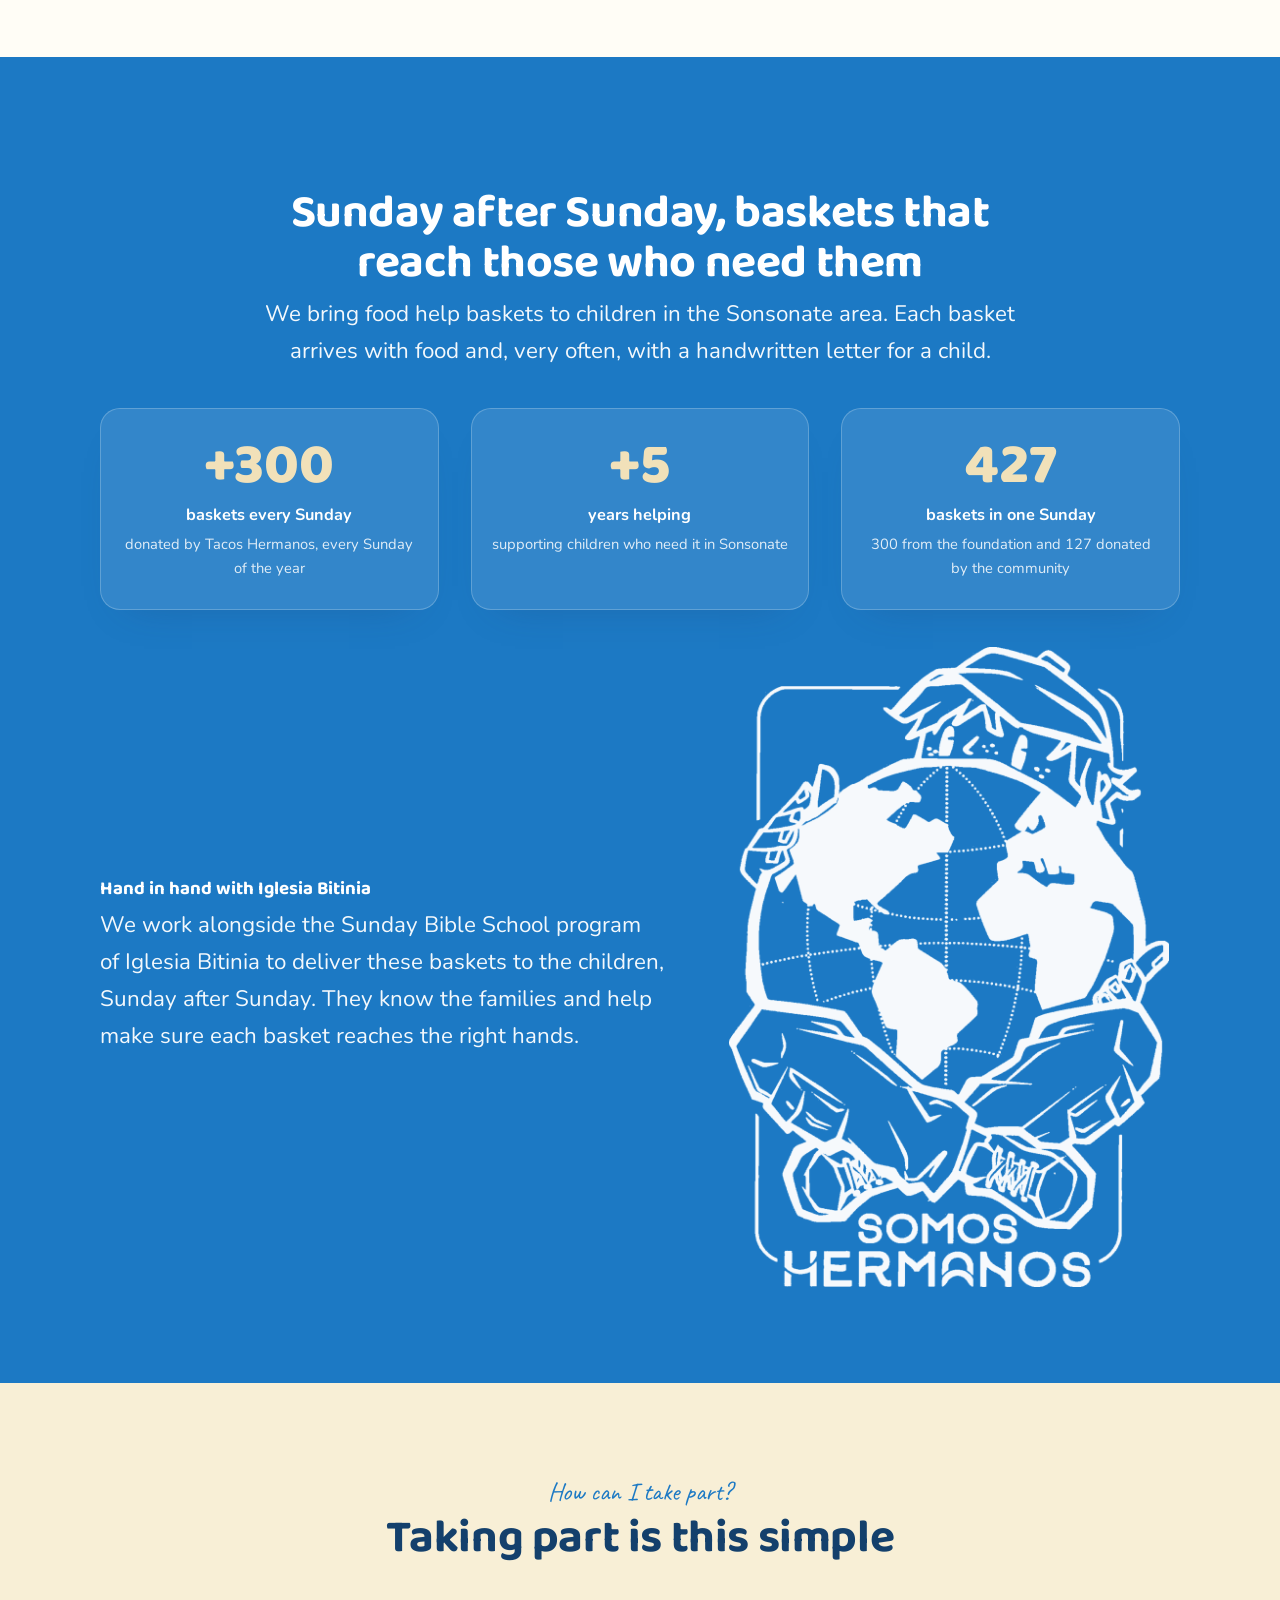
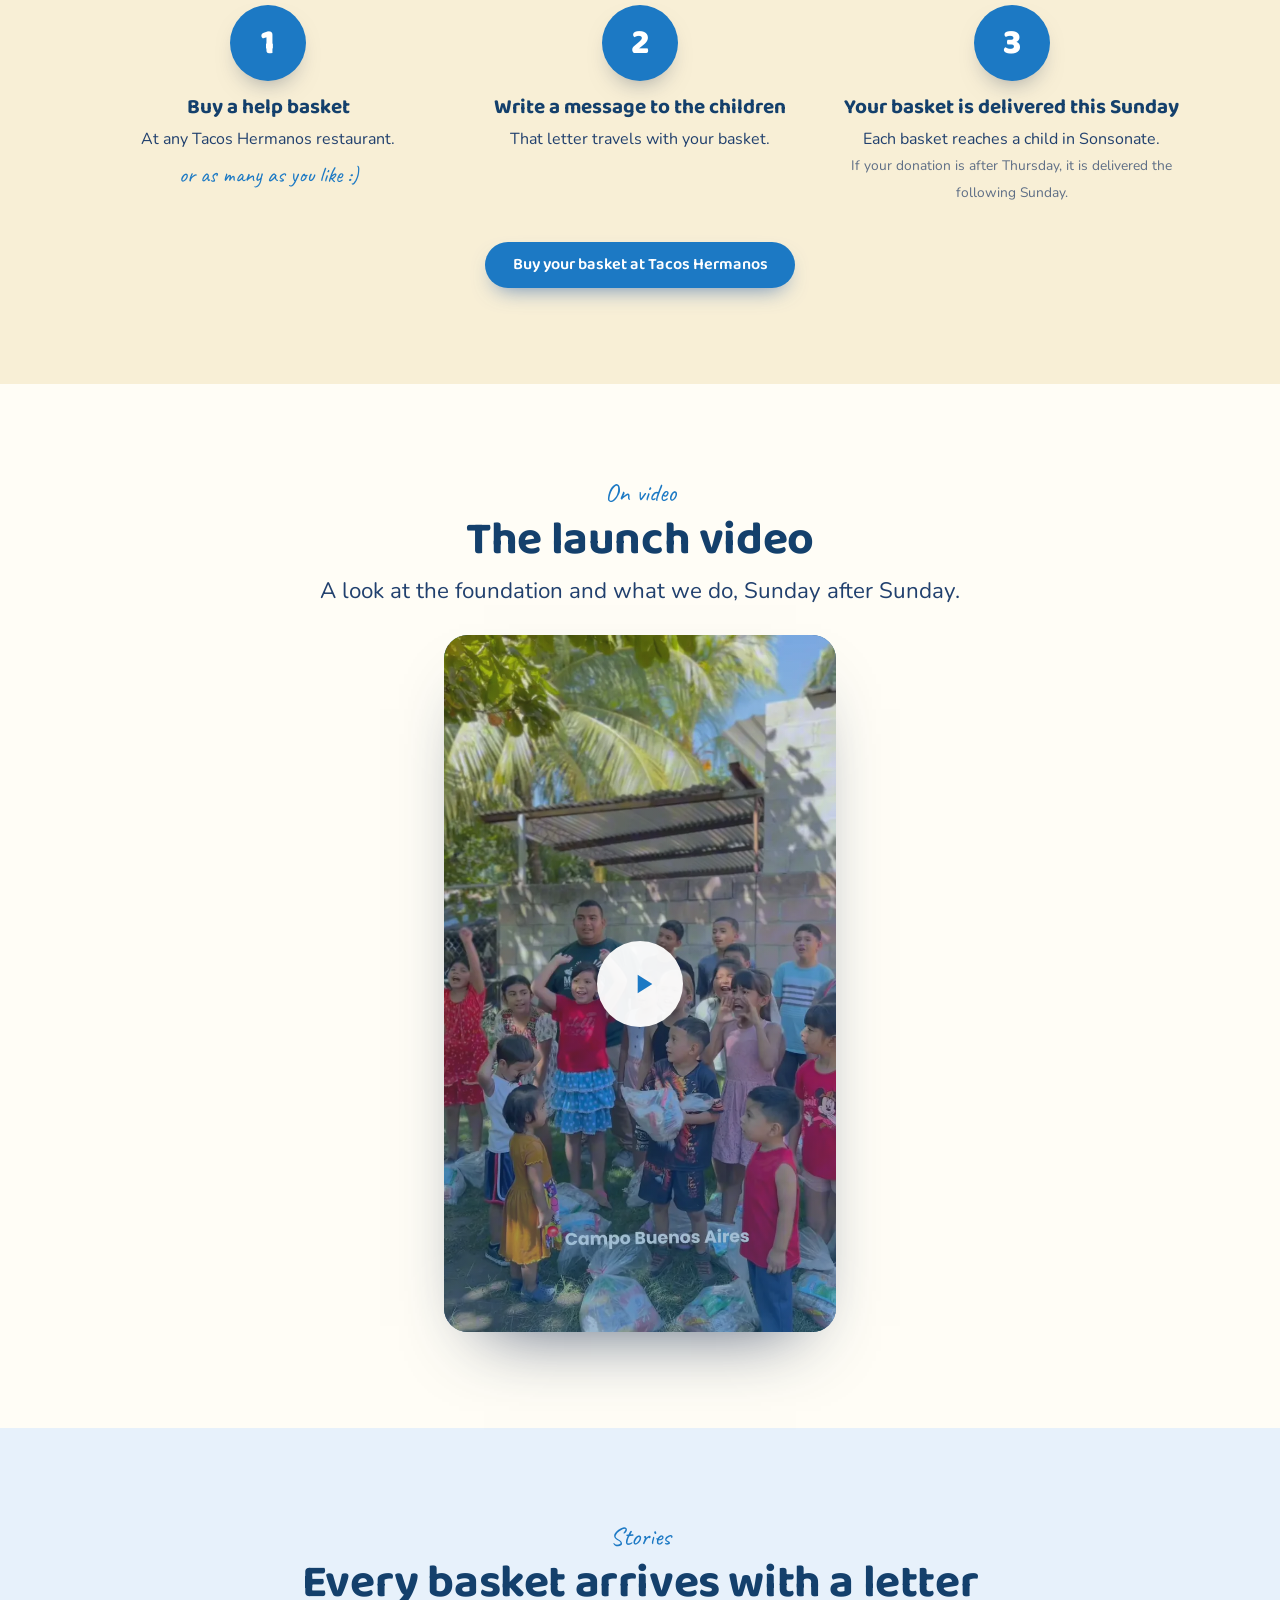
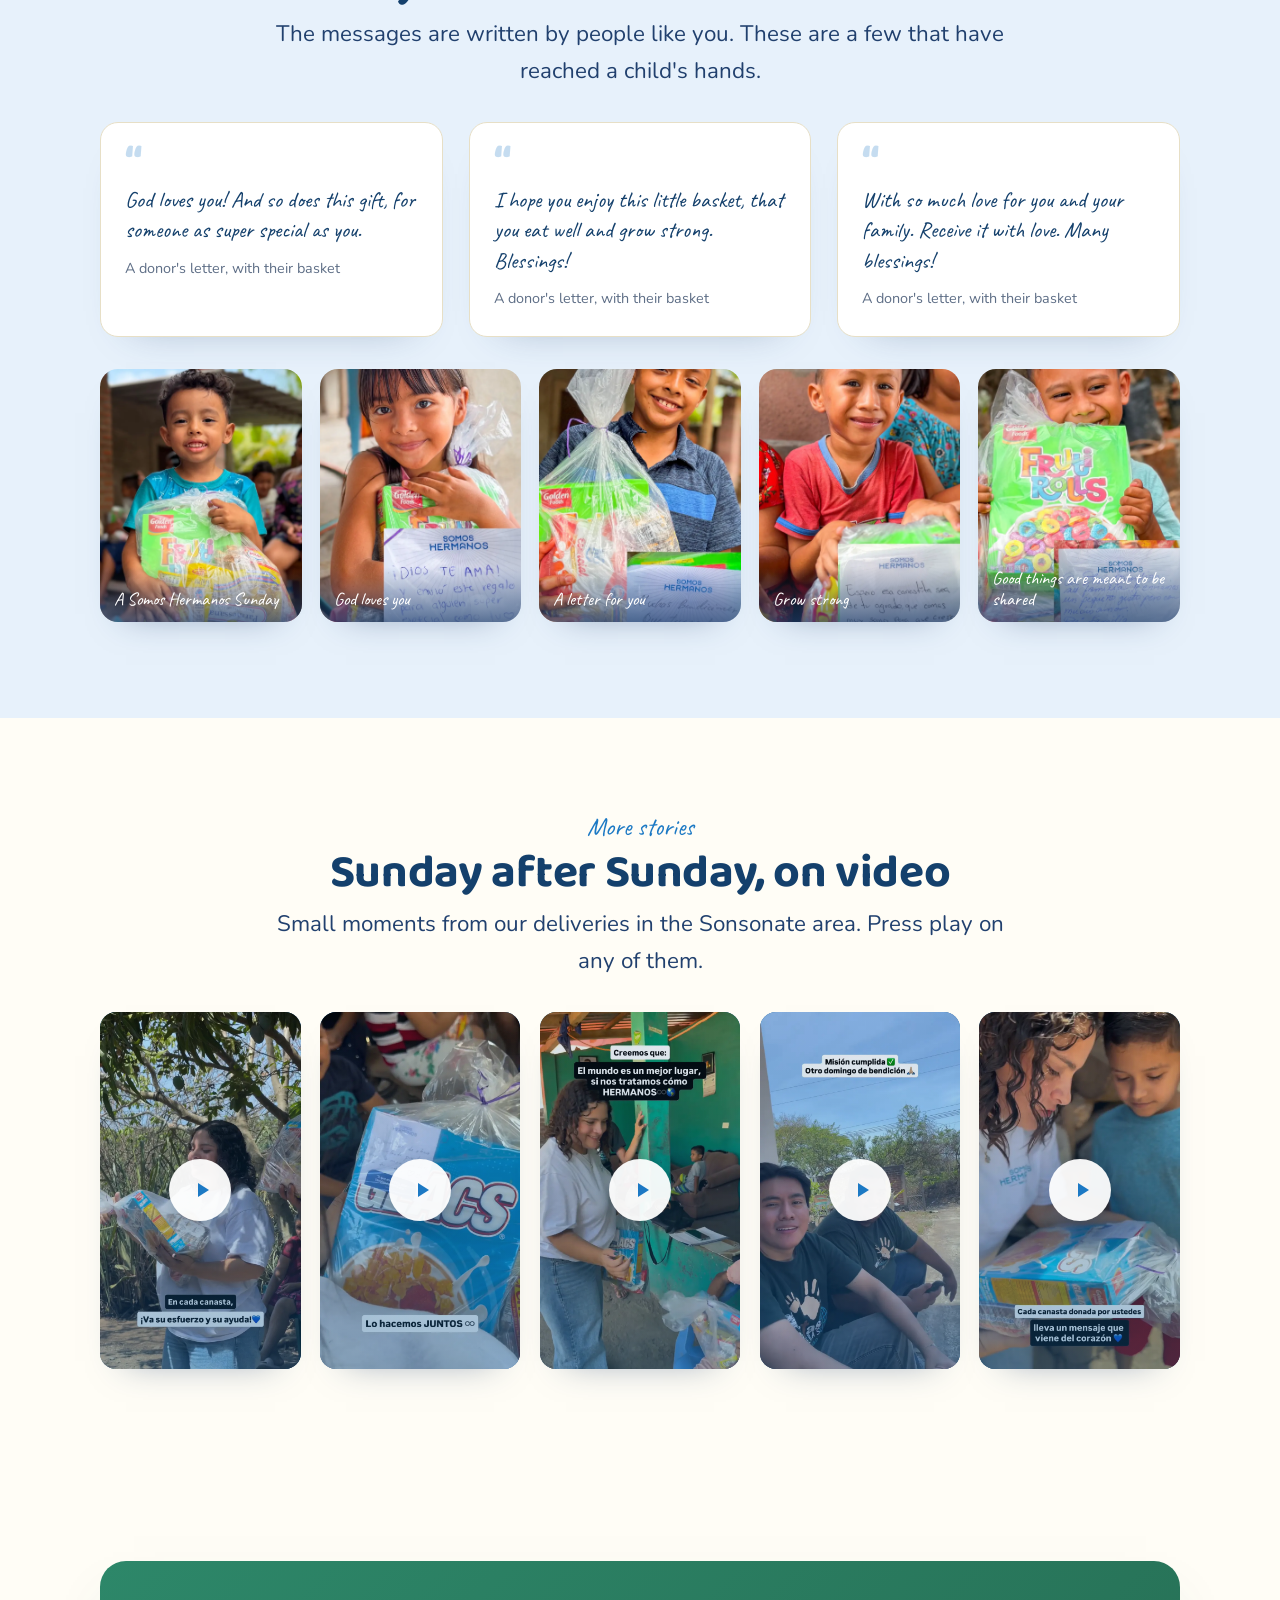
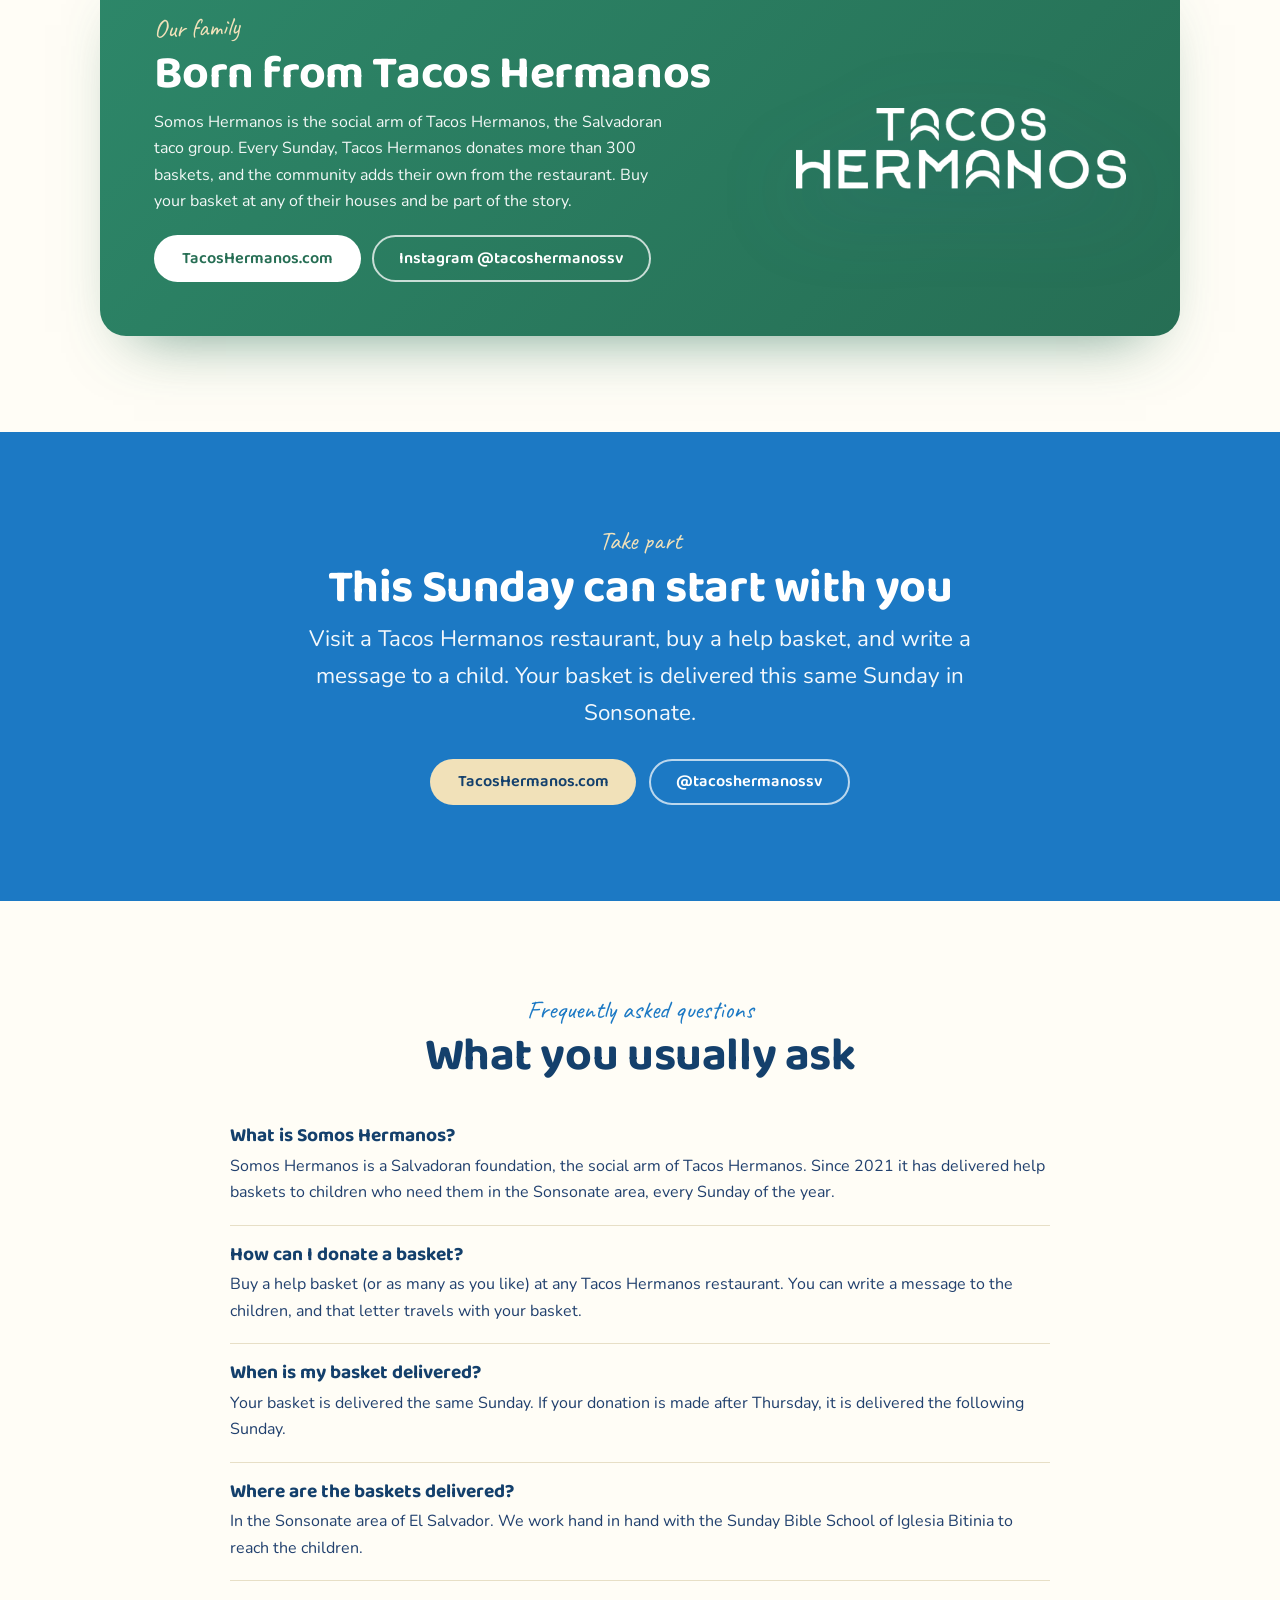
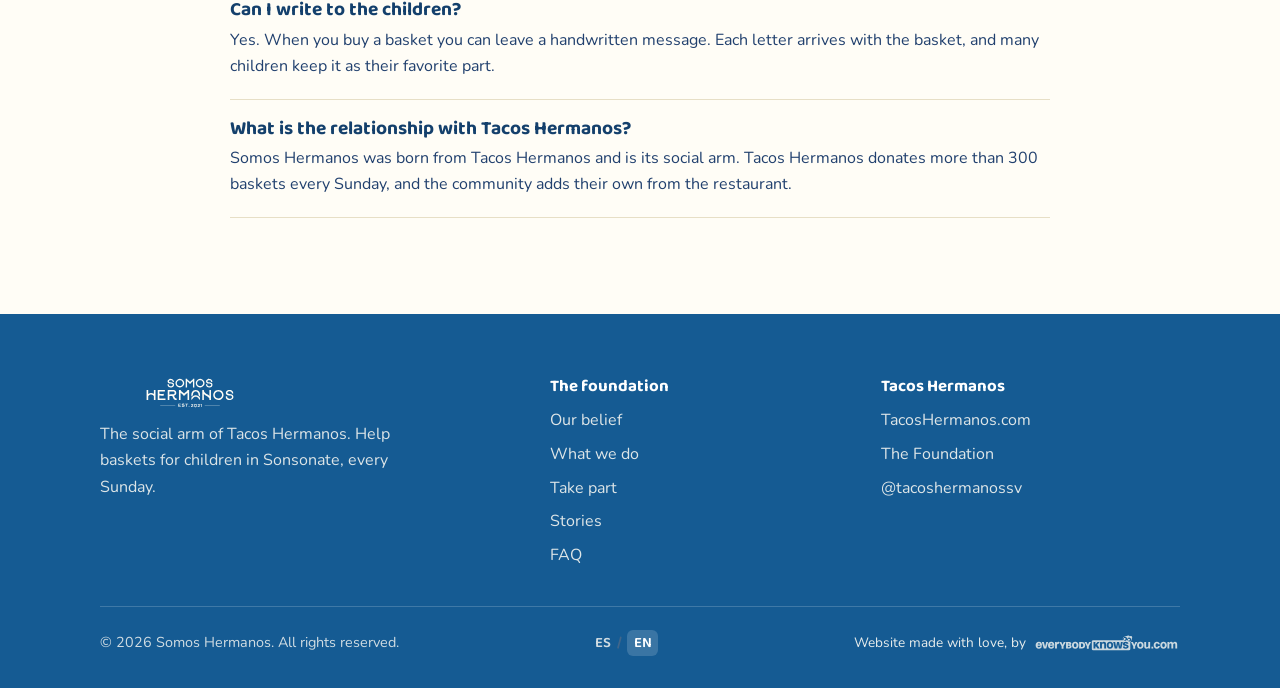
==== commit 06bba8c9: "Make the two final-CTA links buttons (cream + ghost) Co-Authored-By: Claude Opus 4.8 <noreply@anthro" ====
--- a/en/index.html
+++ b/en/index.html
@@ -324,9 +324,9 @@
       <span class="eyebrow reveal">Take part</span>
       <h2 class="h-lead reveal">This Sunday can start with you</h2>
       <p class="lead reveal mt-1">Visit a Tacos Hermanos restaurant, buy a help basket, and write a message to a child. Your basket is delivered this same Sunday in Sonsonate.</p>
-      <div class="contact-lines reveal">
-        <a href="https://tacoshermanos.com" target="_blank" rel="noopener">TacosHermanos.com</a>
-        <a href="https://www.instagram.com/tacoshermanossv" target="_blank" rel="noopener">@tacoshermanossv</a>
+      <div class="hero__cta reveal" style="justify-content:center">
+        <a class="btn btn--cream" href="https://tacoshermanos.com" target="_blank" rel="noopener">TacosHermanos.com</a>
+        <a class="btn btn--ghost" href="https://www.instagram.com/tacoshermanossv" target="_blank" rel="noopener">@tacoshermanossv</a>
       </div>
     </div>
   </section>
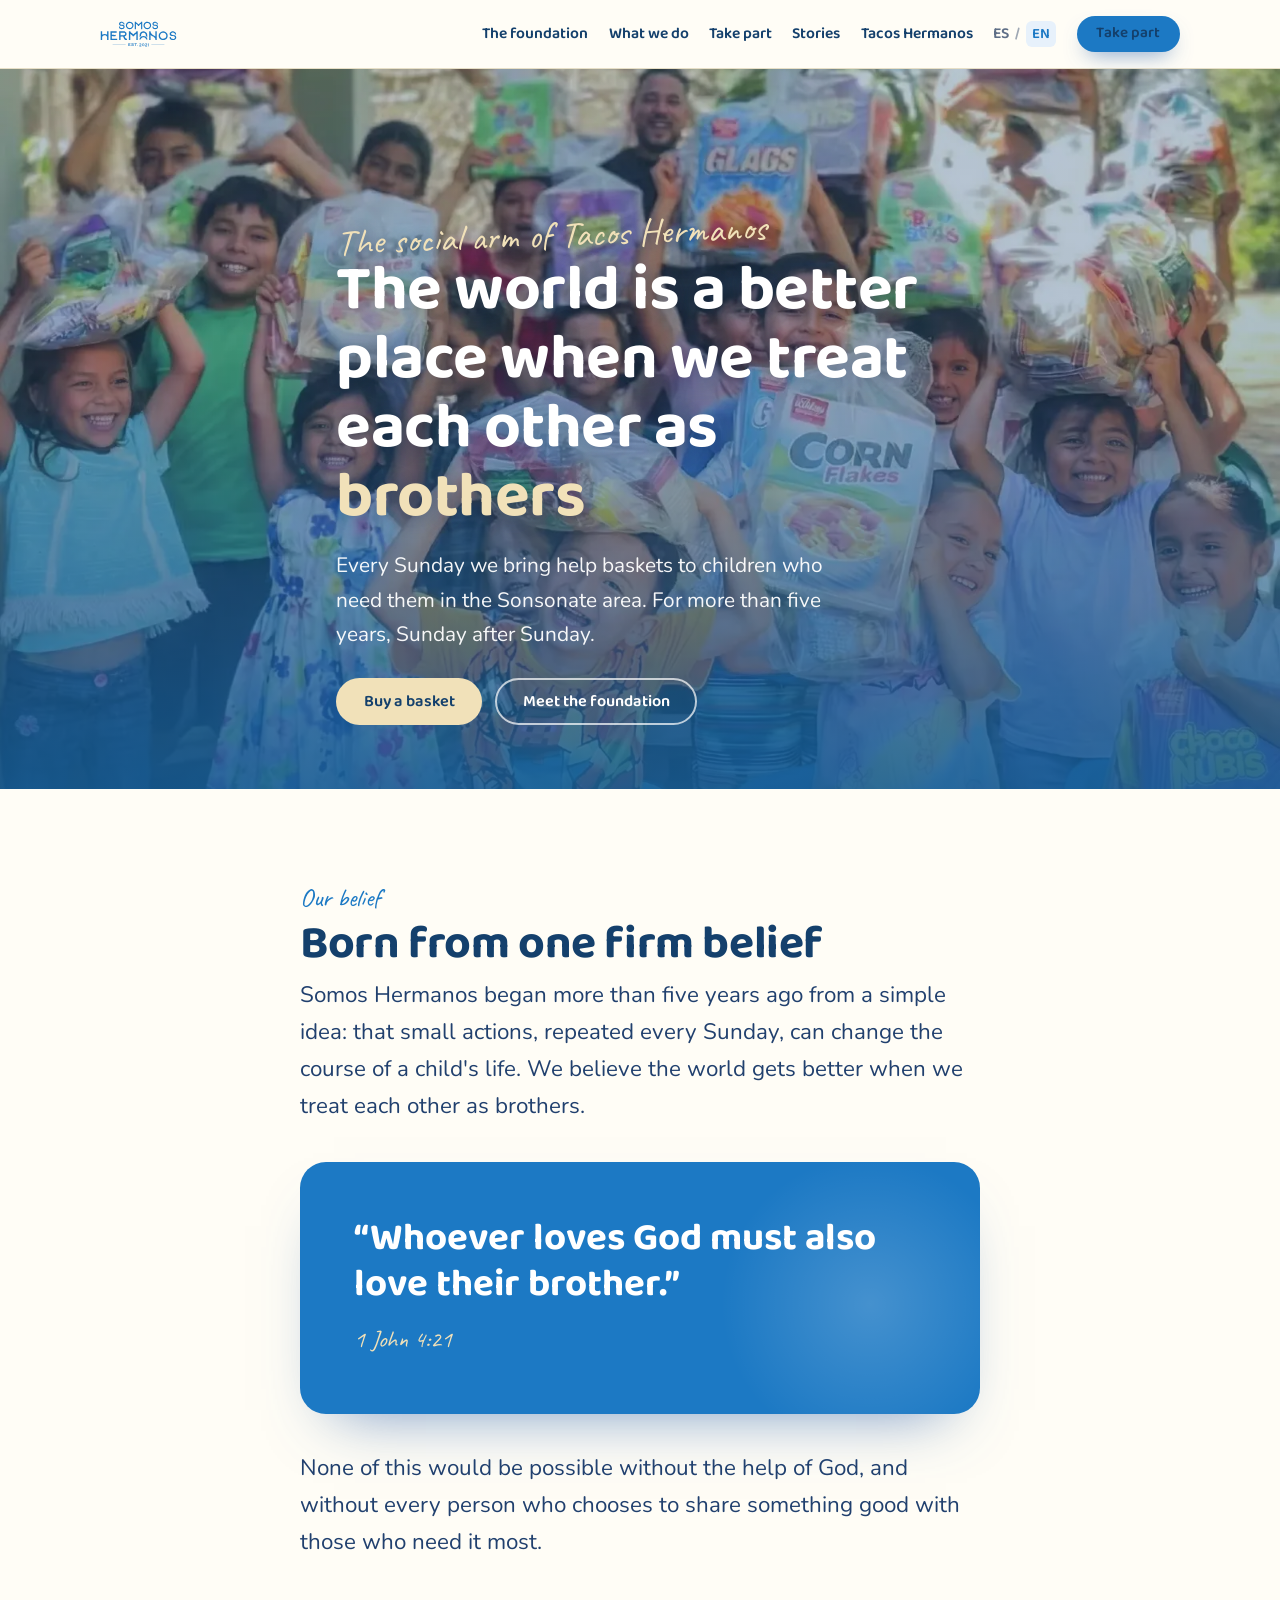
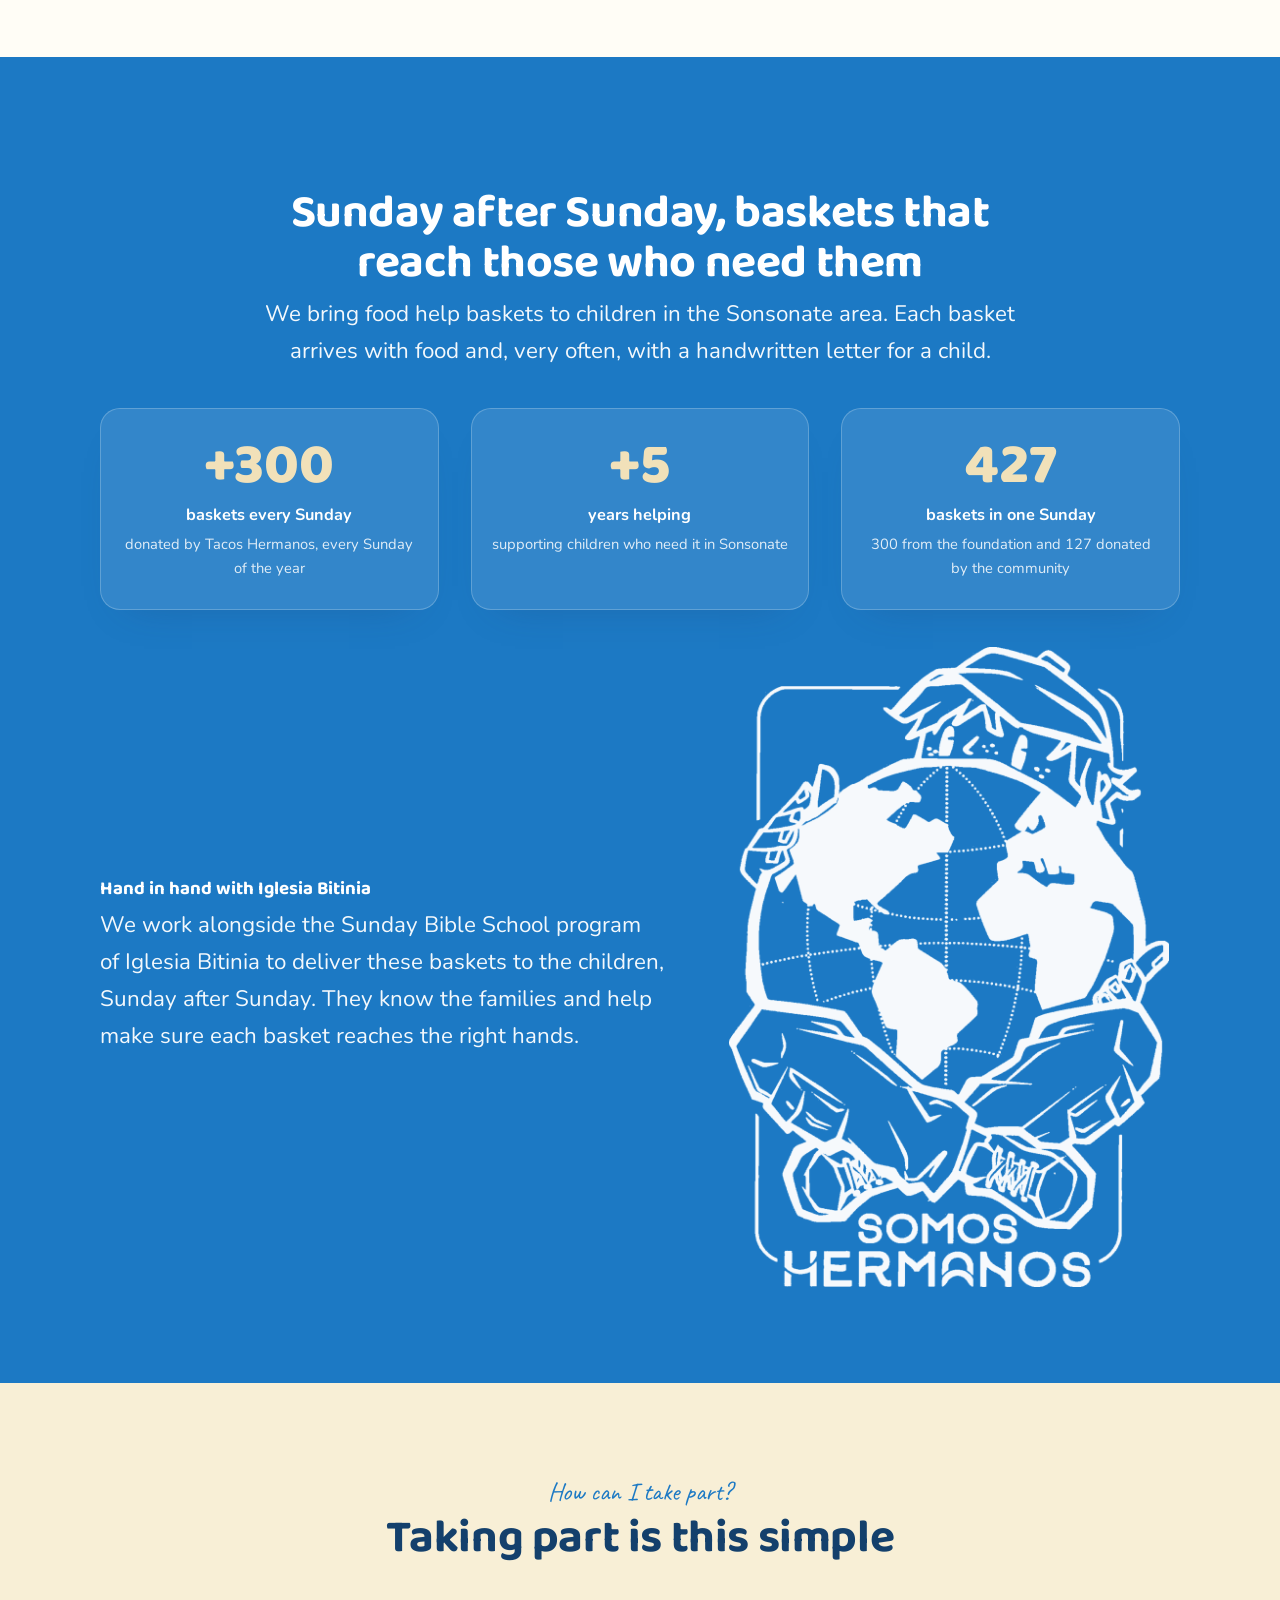
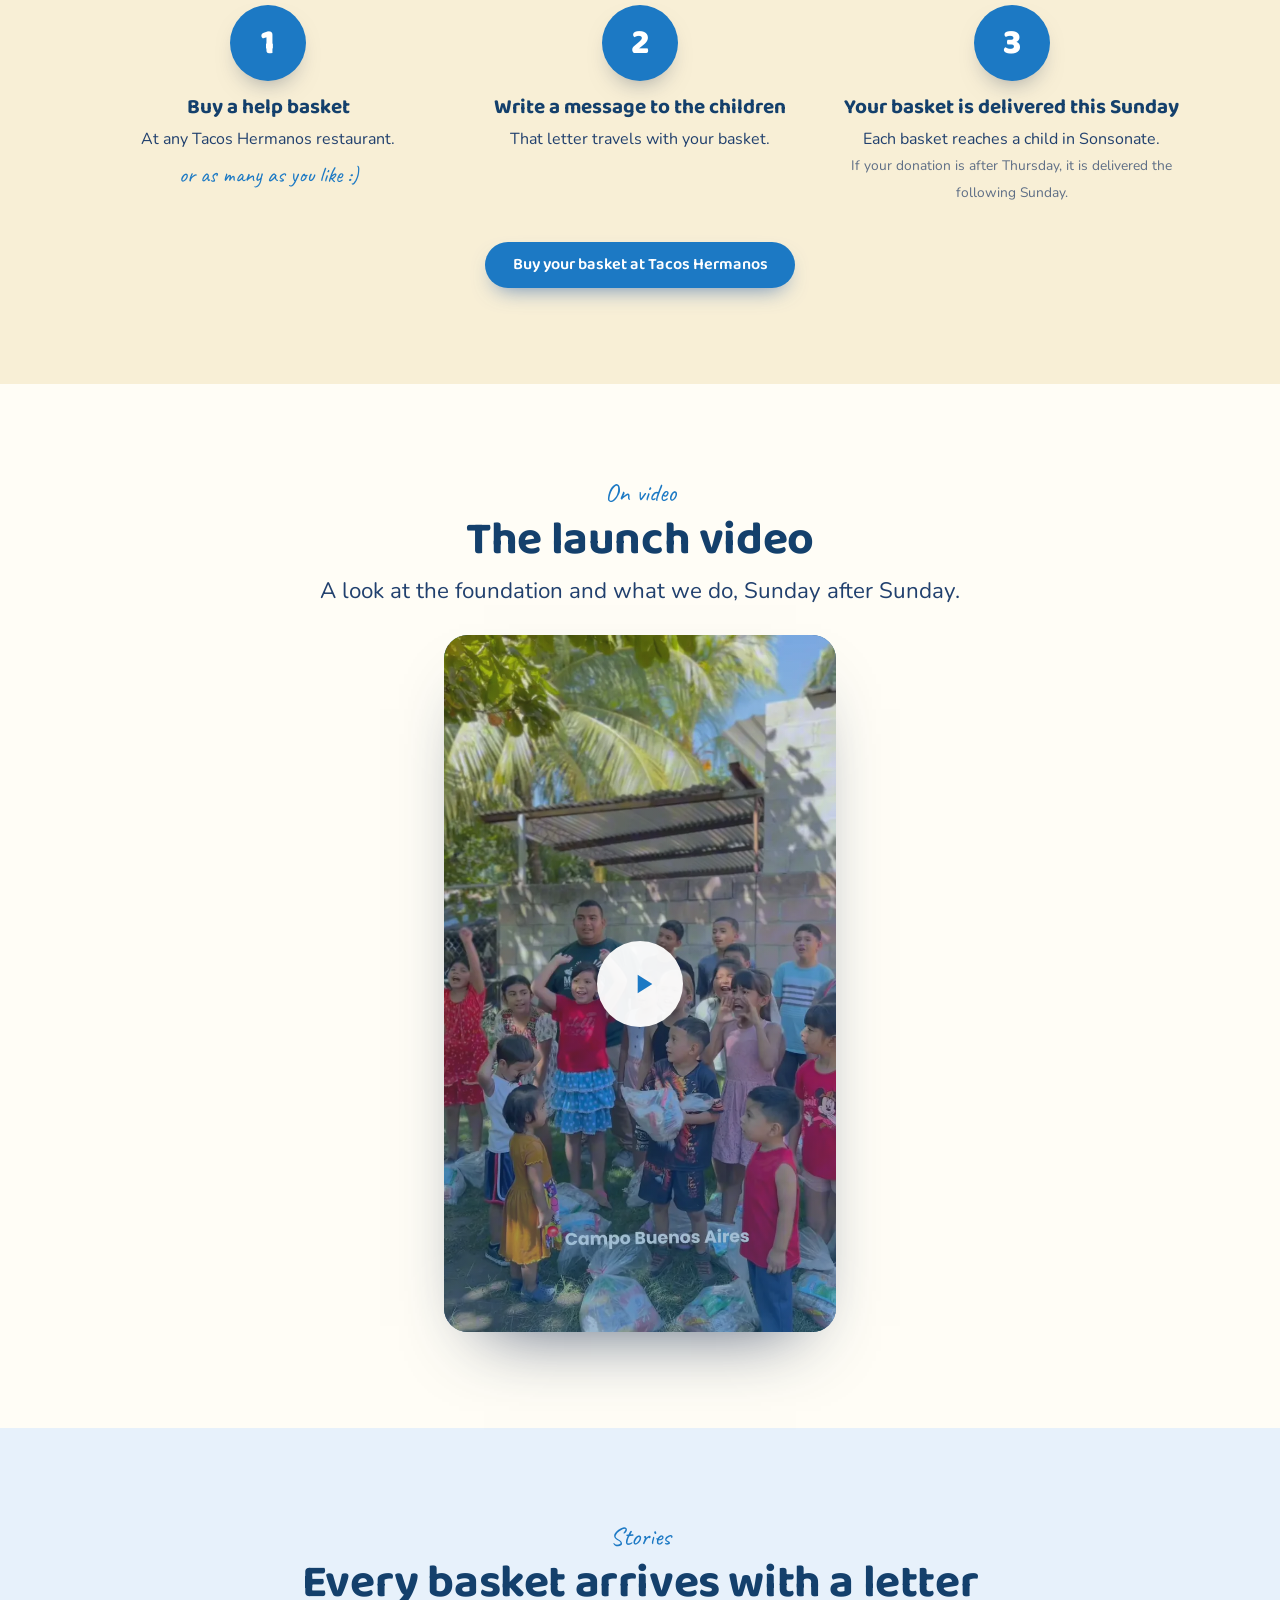
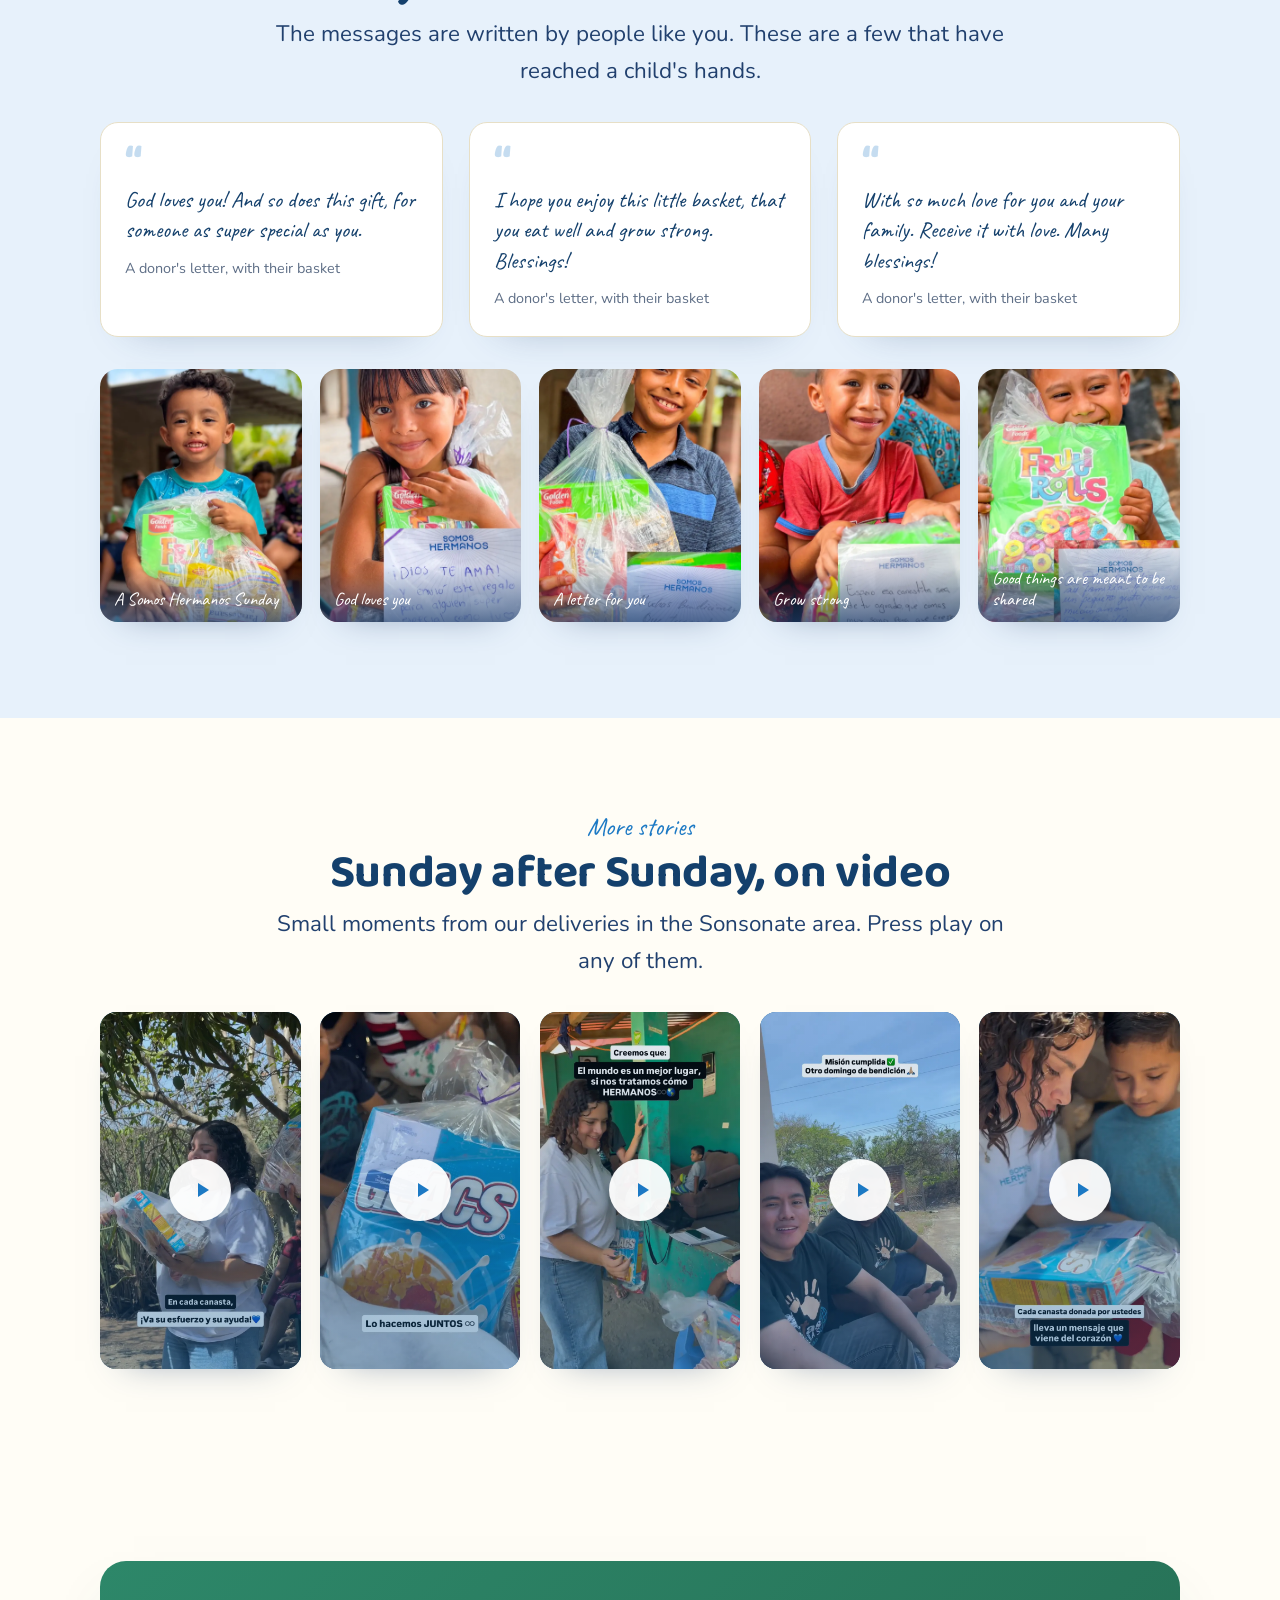
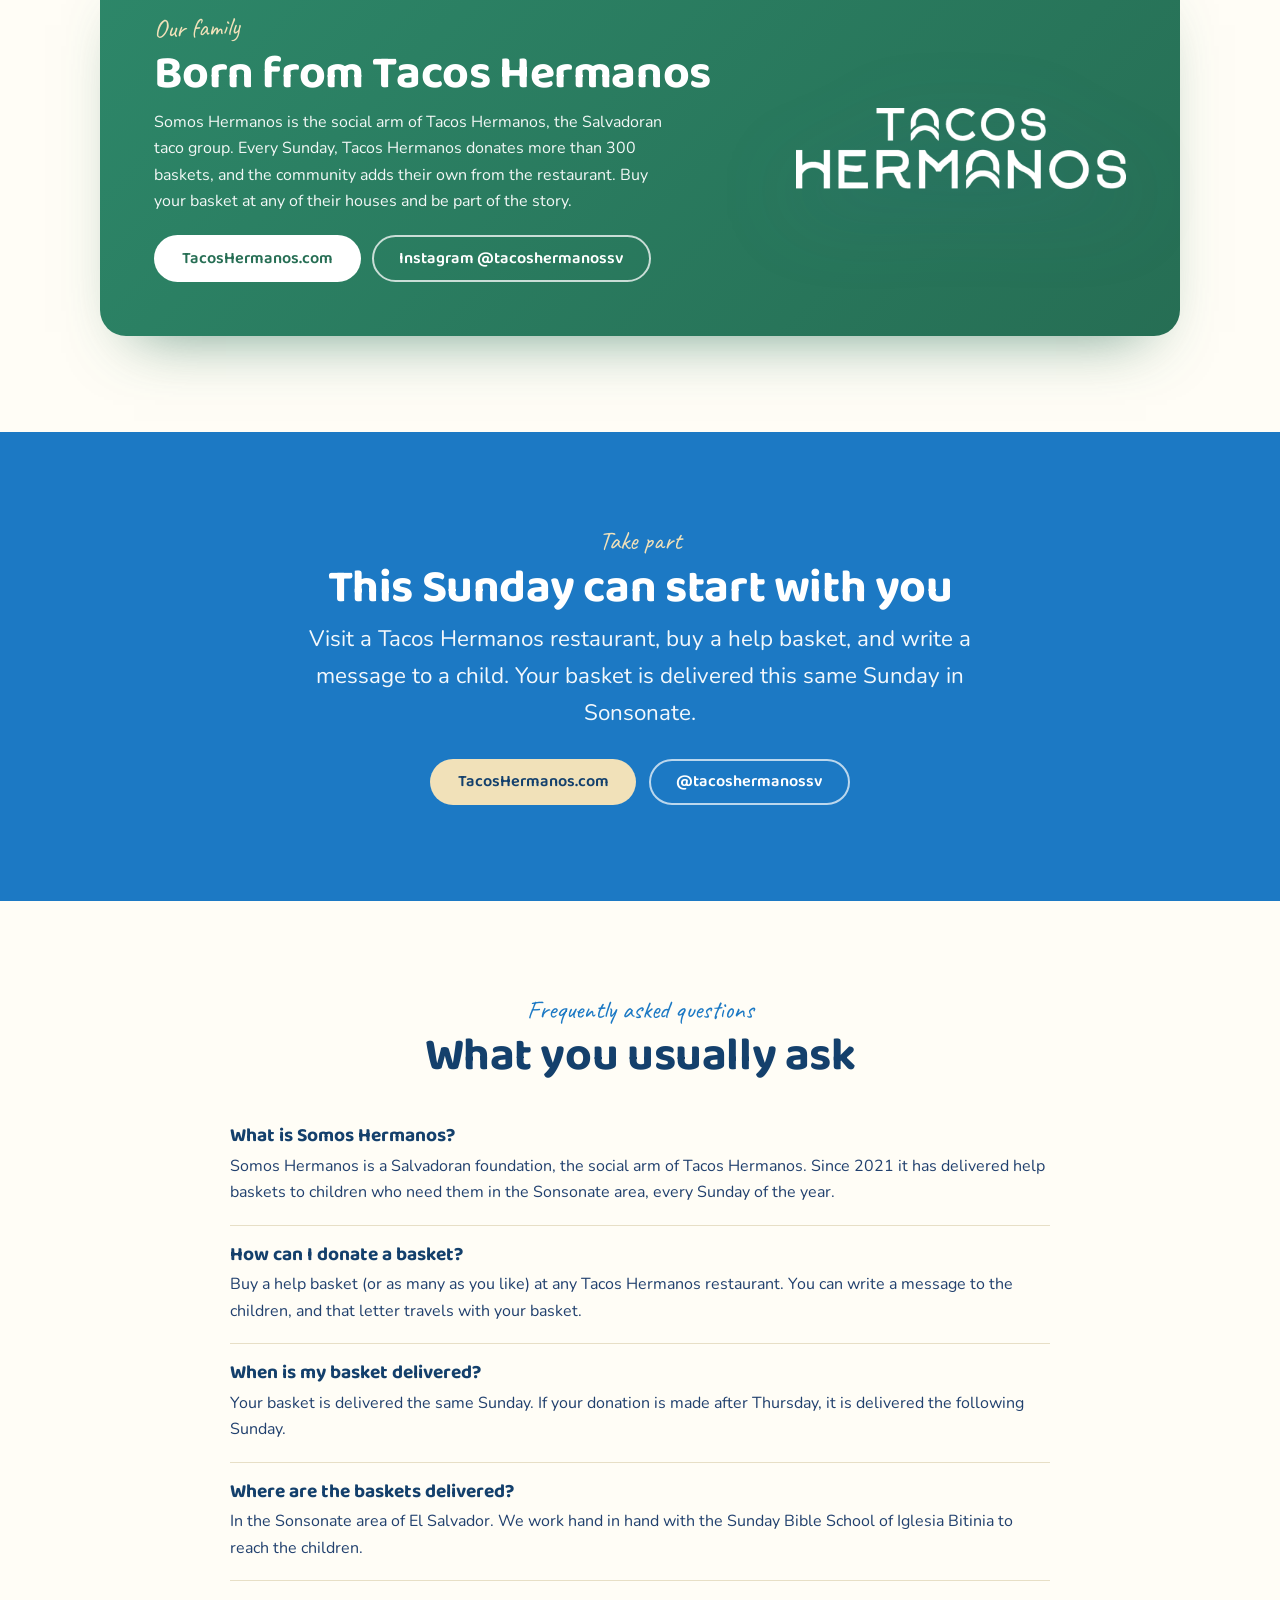
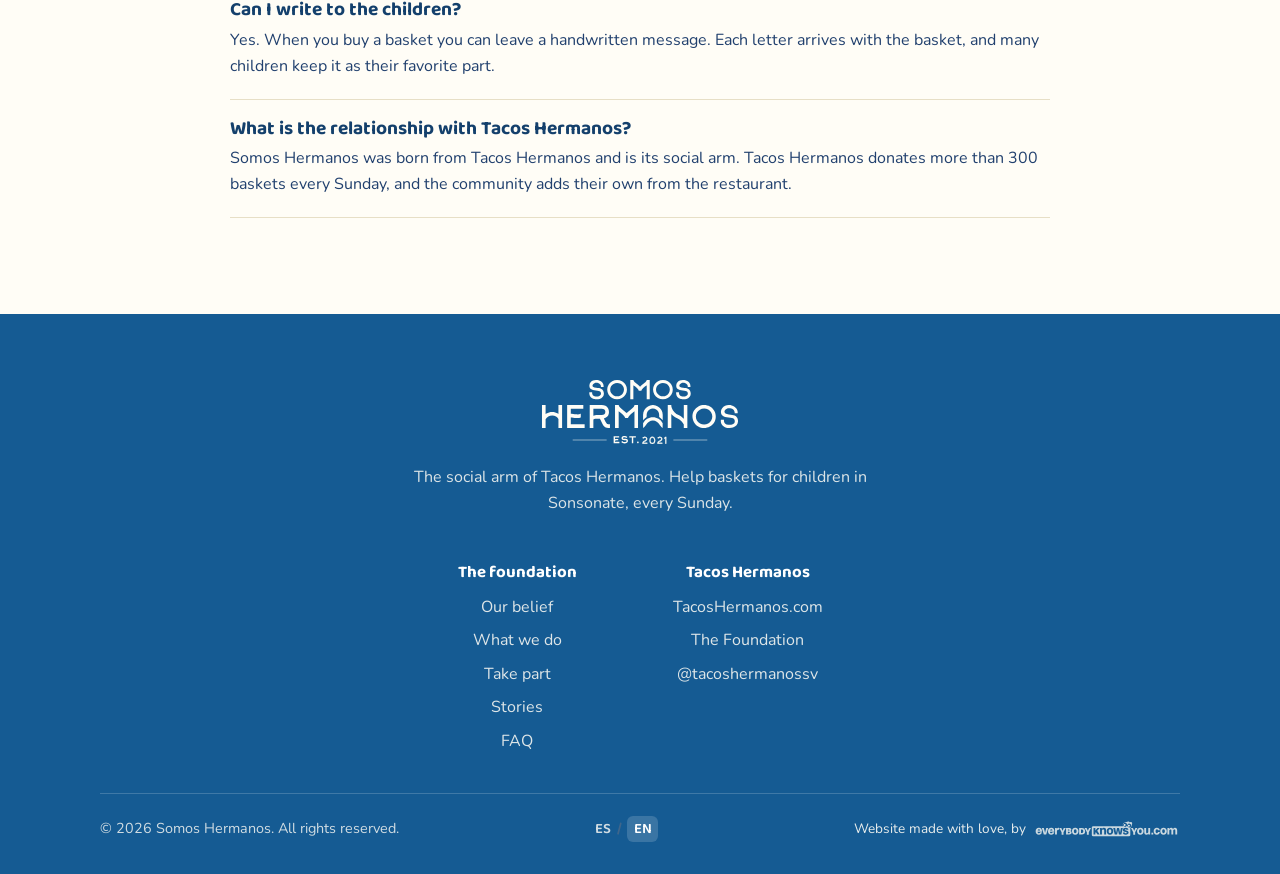
==== commit e2bcea14: "Fix hero side margins, 3-line menu icon, centered clickable footer logo - Hero content: restore left" ====
--- a/en/index.html
+++ b/en/index.html
@@ -101,12 +101,12 @@
 </head>
 <body>
 <a class="sr-only" href="#main">Skip to content</a>
-<header class="site-header">
+<header class="site-header" id="top">
   <div class="wrap site-header__inner">
     <a class="brand" href="index.html" aria-label="Somos Hermanos, home">
       <img class="brand__word" src="../assets/images/logos/wordmark-blue-somos-hermanos-somoshermanos.ong.svg" alt="Somos Hermanos" width="150" height="26">
     </a>
-    <button class="nav-toggle" aria-label="Open menu" aria-expanded="false"><span></span></button>
+    <button class="nav-toggle" aria-label="Open menu" aria-expanded="false"><span></span><span></span><span></span></button>
     <nav class="nav" aria-label="Main">
       <a href="#creencia">The foundation</a>
       <a href="#que-hacemos">What we do</a>
@@ -353,11 +353,11 @@
 
 <footer class="site-footer">
   <div class="wrap">
+    <a class="footer-logo" href="#top" aria-label="Somos Hermanos, back to top">
+      <img src="../assets/images/logos/wordmark-white-somos-hermanos-somoshermanos.ong.svg" alt="Somos Hermanos" width="320" height="52">
+    </a>
+    <p class="footer-tag">The social arm of Tacos Hermanos. Help baskets for children in Sonsonate, every Sunday.</p>
     <div class="footer-grid">
-      <div class="footer-brand footer-col">
-        <img class="footer-brand__word" src="../assets/images/logos/wordmark-white-somos-hermanos-somoshermanos.ong.svg" alt="Somos Hermanos" width="180" height="30">
-        <p style="color:rgba(255,253,246,.85);max-width:34ch">The social arm of Tacos Hermanos. Help baskets for children in Sonsonate, every Sunday.</p>
-      </div>
       <div class="footer-col">
         <h4>The foundation</h4>
         <ul class="footer-list">
--- a/assets/css/styles.css
+++ b/assets/css/styles.css
@@ -47,12 +47,12 @@
 .lang .active{color:var(--blue);background:var(--blue-soft);border-radius:6px;padding:.05rem .4rem}
 .lang .sep{color:var(--muted);opacity:.6}
 .lang a{color:var(--muted)}
-.nav-toggle{display:none;background:none;border:0;cursor:pointer;width:44px;height:44px;position:relative}
-.nav-toggle span,.nav-toggle span::before,.nav-toggle span::after{content:"";position:absolute;left:10px;right:10px;height:2.5px;background:var(--blue-ink);border-radius:2px;transition:.25s}
-.nav-toggle span{top:21px}.nav-toggle span::before{top:-7px}.nav-toggle span::after{top:7px}
+.nav-toggle{display:none;flex-direction:column;justify-content:center;gap:5px;width:44px;height:44px;
+  padding:10px 9px;background:none;border:0;cursor:pointer}
+.nav-toggle span{display:block;width:100%;height:2.5px;background:var(--blue-ink);border-radius:2px;transition:.25s}
 
 @media (max-width:860px){
-  .nav-toggle{display:block}
+  .nav-toggle{display:flex}
   .nav{position:fixed;inset:68px 0 auto 0;flex-direction:column;align-items:stretch;gap:0;
     background:var(--bg);border-bottom:1px solid var(--line);padding:.5rem 1.25rem 1.25rem;
     transform:translateY(-140%);transition:transform .3s ease;box-shadow:0 18px 30px -20px rgba(33,64,110,.4)}
@@ -68,7 +68,7 @@
 .hero__media img{width:100%;height:100%;object-fit:cover}
 .hero::after{content:"";position:absolute;inset:0;z-index:-1;
   background:linear-gradient(180deg,rgba(20,64,108,.30) 0%,rgba(20,64,108,.32) 40%,rgba(21,91,147,.88) 100%)}
-.hero__inner{padding:clamp(2rem,7vw,5rem) 0 clamp(2.2rem,6vw,4rem)}
+.hero__inner{padding-block:clamp(2rem,7vw,5rem) clamp(2.2rem,6vw,4rem)}
 .hero .eyebrow{font-family:var(--font-hand);font-size:clamp(1.5rem,4.5vw,2.3rem);color:var(--cream);
   line-height:1;display:block;margin-bottom:.3rem;transform:rotate(-2deg);text-shadow:0 2px 14px rgba(20,40,75,.55)}
 .hero h1{color:#fff;font-size:clamp(2.1rem,6.2vw,4rem);letter-spacing:-.5px;max-width:16ch;text-shadow:0 2px 20px rgba(20,40,75,.35)}
@@ -209,17 +209,21 @@
 
 /* ---------- footer ---------- */
 .site-footer{background:var(--footer-bg);color:var(--footer-fg);padding:clamp(2.6rem,6vw,4rem) 0 2rem}
-.footer-grid{display:grid;grid-template-columns:1.4fr 1fr 1fr;gap:2rem}
+.footer-logo{display:block;width:max-content;max-width:90%;margin:0 auto clamp(.8rem,2vw,1.1rem)}
+.footer-logo:hover{text-decoration:none;opacity:.9}
+.footer-logo img{height:clamp(48px,7.5vw,68px);width:auto;display:block}
+.footer-tag{text-align:center;max-width:48ch;margin:0 auto clamp(2rem,5vw,3rem);color:rgba(255,253,246,.85)}
+.footer-grid{display:grid;grid-template-columns:repeat(2,minmax(0,max-content));gap:1.8rem clamp(2.5rem,10vw,6rem);
+  justify-content:center;text-align:center}
 .site-footer h4{color:#fff;font-size:1.05rem;margin-bottom:.7rem}
 .site-footer a{color:rgba(255,253,246,.86)}
 .site-footer a:hover{color:#fff}
-.footer-brand__word{height:30px;color:#fff;margin-bottom:.8rem}
-.footer-list{list-style:none;display:flex;flex-direction:column;gap:.45rem}
+.footer-list{list-style:none;display:flex;flex-direction:column;gap:.45rem;align-items:center}
 .footer-bottom{display:flex;flex-wrap:wrap;align-items:center;gap:1rem;justify-content:space-between;
   margin-top:2.4rem;padding-top:1.4rem;border-top:1px solid rgba(255,255,255,.18);font-size:.9rem;color:rgba(255,253,246,.8)}
 .footer-bottom .lang .active{background:rgba(255,255,255,.16);color:#fff}
 .footer-bottom .lang a{color:rgba(255,253,246,.8)}
-@media (max-width:720px){.footer-grid{grid-template-columns:1fr 1fr}.footer-brand{grid-column:1/-1}}
+@media (max-width:480px){.footer-grid{grid-template-columns:1fr;gap:1.6rem}}
 
 /* ---------- EKY credit ---------- */
 .eky-credit{display:inline-flex;align-items:center;gap:.5rem;text-decoration:none;
